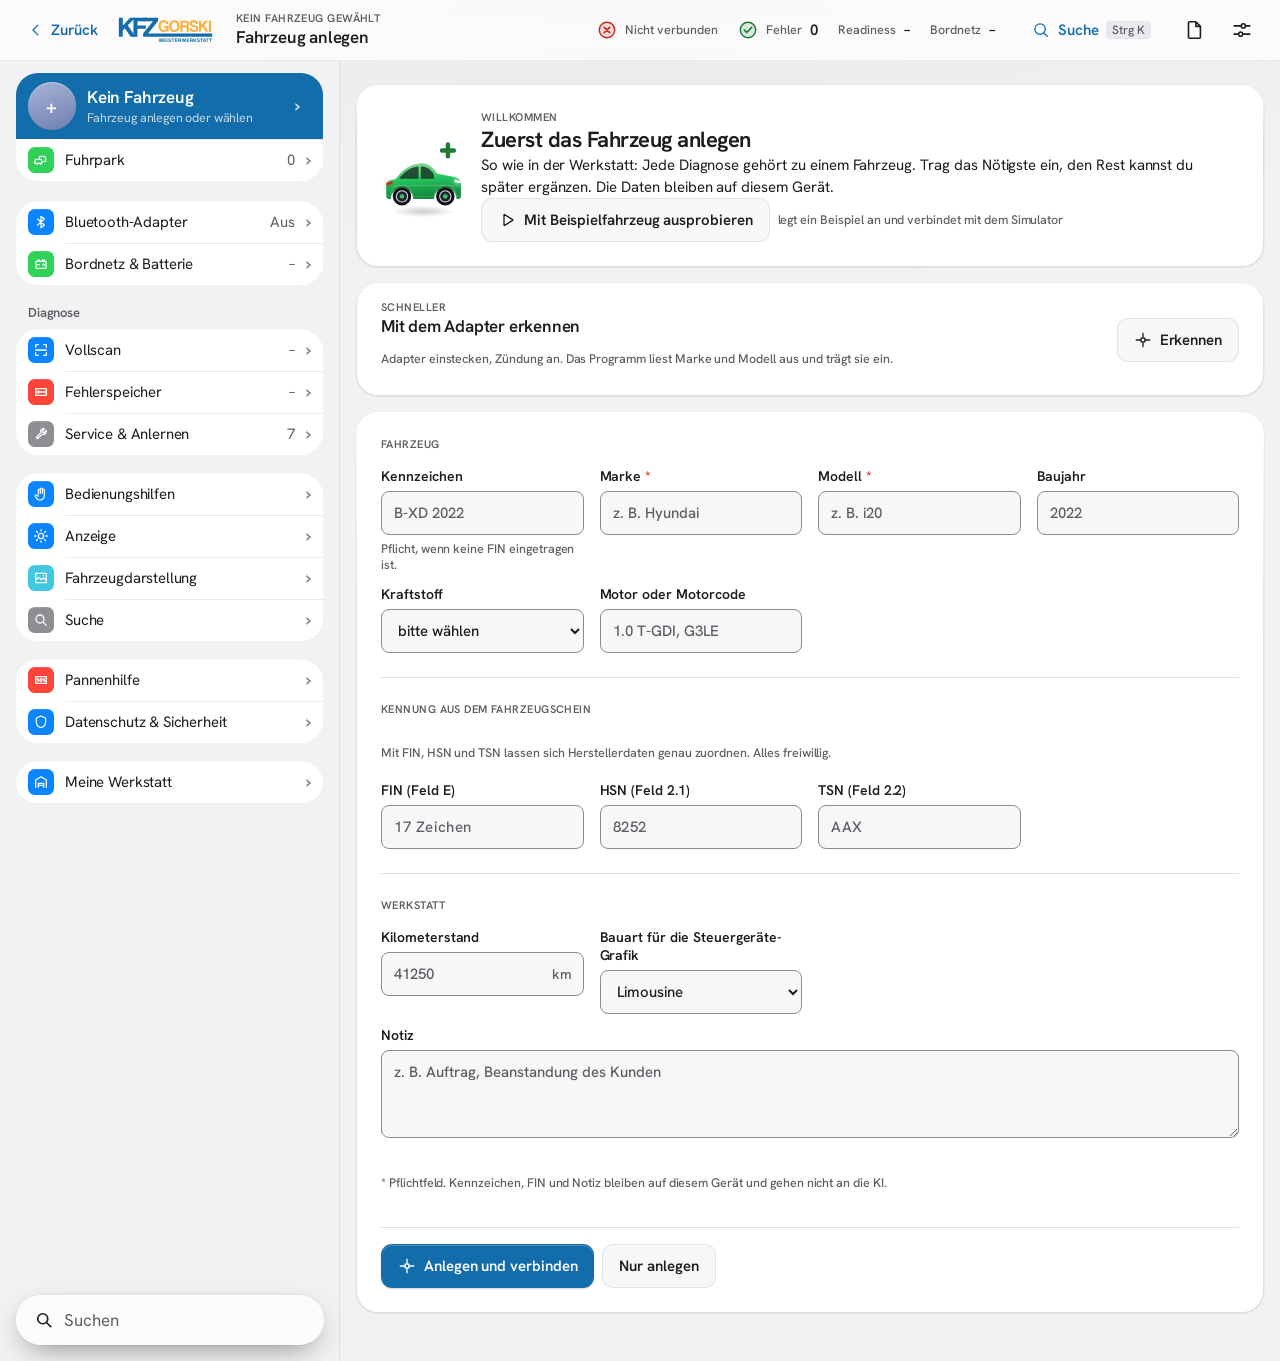
==== kunde/index.html @ aec323c7 "Vorschau Kundenfassung »Mein Auto prüfen« (KFZ Gorski) unter /kunde, noindex Co-Authored-By: Claude " ====
<!DOCTYPE html>
<html lang="de" data-edition="kunde" data-accent="signal" data-theme="dunkel" data-touch="comfort">
<head>
<meta name="candor-quelle" content="vorschau">
<link rel="manifest" href="manifest.webmanifest">
<meta name="theme-color" content="#0a0a0b">
<meta name="apple-mobile-web-app-capable" content="yes">
<meta name="mobile-web-app-capable" content="yes">
<meta name="apple-mobile-web-app-status-bar-style" content="black-translucent">
<meta name="apple-mobile-web-app-title" content="Mein Auto prüfen">
<meta charset="utf-8">
<meta name="robots" content="noindex, nofollow">
<title>Mein Auto prüfen · KFZ Gorski</title>
<link rel="icon" href="marke/mandant-zeichen.svg" type="image/svg+xml">
<link rel="apple-touch-icon" href="marke/candor-app-icon-180.png">
<meta name="viewport" content="width=device-width, initial-scale=1, viewport-fit=cover">
<meta name="claude:viewport-fit-sides" content="cover">
<link rel="stylesheet" href="fonts/fonts.css">
<link rel="stylesheet" href="tokens.css">
<link rel="stylesheet" href="komponenten.css">
<link rel="stylesheet" href="vendor/uPlot.min.css">
<link rel="stylesheet" href="app.css">
<link rel="stylesheet" href="views.css">
<link rel="stylesheet" href="garage.css">
<link rel="stylesheet" href="handbuch.css">
<link rel="stylesheet" href="chat.css">
<link rel="stylesheet" href="motion.css">
<link rel="stylesheet" href="feinschliff.css">
<link rel="stylesheet" href="mandant.css">

<div class="app" id="app">
  <header class="statusbar sb gutter" id="statusbar" aria-label="Kopfzeile">
    <div class="bar-nav">
      <button class="btn qt nav-btn" id="nav-back" type="button" hidden><svg class="ic" viewBox="0 0 24 24" aria-hidden="true"><use href="icons.svg#i-zurueck"/></svg><span class="lbl">Zurück</span></button>
      <button class="btn qt nav-btn brand-btn" id="nav-home" type="button" aria-label="CANdor, zur Startseite"><img class="brand-mark" src="marke/candor-zeichen.svg" alt="" width="30" height="30"><span class="wordmark lbl" aria-hidden="true"><b>CAN</b><span>dor</span></span></button>
    </div>
    <div class="who">
      <p class="eyebrow veh"><span id="v-brand"></span><span id="v-name">Kein Fahrzeug verbunden</span></p>
      <h1 id="page-title">Start</h1>
    </div>
    <button class="seg-s schip t-running task-chip" id="task-chip" type="button" hidden></button>
    <div class="status-chips" id="status-chips" aria-live="polite" aria-atomic="false"></div>
    <div class="status-tools" id="status-tools"></div>
  </header>
  <nav class="tabbar" id="tabbar" aria-label="Bereiche"></nav>

<main class="main" id="main">
    <div class="gutter">
      <div class="subnav" id="subnav" hidden></div>
      <button class="sim-band cs t-info" id="sim-band" type="button" data-info="begriff:simulator" hidden>Simulator · synthetische Werte, kein echtes Auto · antippen für Erklärung</button>
      <div class="conn-band" id="conn-band" role="alert" hidden></div>

      <!-- Start -->
      <section class="view view-start" id="view-start" aria-labelledby="page-title">
        <nav class="start-liste" id="start-liste" aria-label="Alle Bereiche"></nav>
        <div class="vcard-strip" id="vehicle-card" hidden></div>
        <section class="card ablauf" id="start-ablauf" aria-labelledby="ablauf-titel"></section>
        <div class="start-mehr" id="start-mehr">
          <button class="card hb-link" id="start-handbuch" type="button"></button>
          <form class="card km-card" id="start-km" novalidate hidden></form>
          <section class="card start-recent" id="start-recent" aria-label="Zuletzt benutzte Fahrzeuge" hidden></section>
        </div>
      </section>

      <!-- Verbinden -->
      <section class="view view-connect" id="view-connect" aria-labelledby="page-title" hidden>
        <div class="card connect">
          <div class="sec-head">
            <div class="veh-title"><span class="hero-ic" id="connect-ic" aria-hidden="true"></span><div><p class="eyebrow">Fahrzeug erkennen</p><h2>Verbinden in drei Schritten</h2></div></div>
            <span class="sm" id="connect-state" aria-live="polite">bereit</span>
          </div>
          <ol class="csteps" id="connect-steps"></ol>
          <div class="connect-help" id="connect-help" tabindex="-1" hidden></div>
          <div class="connect-actions" id="connect-actions"></div>
        </div>
      </section>

      <!-- Fahrzeugbestand: Liste und Formular -->
      <section class="view view-fahrzeuge" id="view-fahrzeuge" aria-labelledby="page-title" hidden>
        <div class="sec-head"><div><p class="eyebrow">Fahrzeuge auf diesem Gerät</p><h2>Fahrzeuge</h2></div><span class="sm" id="garage-count"></span></div>
        <div class="garage-tools">
          <label class="search-fld"><span class="sr">Fahrzeug suchen</span><input class="inp" id="garage-q" type="search" placeholder="Kennzeichen, Marke, Modell oder FIN" autocomplete="off"></label>
          <div class="seg" id="garage-sort" role="group" aria-label="Sortierung"></div>
          <button class="btn pri" id="garage-new" type="button">Neues Fahrzeug</button>
        </div>
        <div id="garage"></div>
      </section>
      <section class="view view-einstellungen" id="view-einstellungen" aria-labelledby="page-title" hidden>
        <div class="form-page" id="einstellungen"></div>
      </section>
      <section class="view view-handbuch" id="view-handbuch" aria-labelledby="page-title" hidden>
        <div id="handbuch"></div>
      </section>
      <section class="view view-werkstatt" id="view-werkstatt" aria-labelledby="page-title" hidden>
        <div class="form-page" id="werkstatt-form"></div>
      </section>
      <section class="view view-fahrzeug" id="view-fahrzeug" aria-labelledby="page-title" hidden>
        <div id="garage-form"></div>
      </section>

      <!-- Fahrzeug -->
      <section class="view view-car" id="view-car" aria-labelledby="page-title">
        <div class="card topo" id="topo-panel" data-collapsed="false" data-view="fahrzeug">
          <div class="sec-head">
            <div><p class="eyebrow">Topologie</p><h2>Steuergeräte im Fahrzeug</h2></div>
            <div class="topo-tools">
              <div class="seg" id="topo-view-toggle" role="group" aria-label="Ansicht"></div>
              <button class="btn qt topo-toggle" id="topo-toggle" type="button" aria-expanded="true">Grafik</button>
              <button class="ib" type="button" data-info="begriff:topologie" aria-label="Was zeigt die Topologie?"><span class="dot"><svg class="ic i-mark" viewBox="0 0 24 24" aria-hidden="true"><use href="icons.svg#z-info-i"/></svg></span></button>
            </div>
          </div>
          <div class="topo-stage" id="topo-stage">
            <div class="topo-corner">
              <label class="topo-bauart"><span class="sr">Bauart</span><select class="inp" id="topo-bauart"></select></label>
            </div>
            <div class="topo-canvas">
              <svg class="car" id="topo" viewBox="0 0 240 520" role="group" aria-label="Fahrzeug von oben mit Steuergeräten"></svg>
              <div class="topo-pins" id="topo-pins"></div>
            </div>
            <div class="topo-rest" id="topo-rest"></div>
          </div>
          <div class="legend" id="topo-legend" aria-live="polite"></div>
          <div class="scan-row">
            <button class="btn pri scan-btn" id="scan-btn" type="button"><span class="fill" id="scan-bar" aria-hidden="true"></span><span class="lbl" id="scan-label">Vollscan starten</span></button>
            <span class="scan-ticker mono" id="scan-ticker" aria-live="polite">bereit</span>
            <div class="bar-t scan-rm" aria-hidden="true"><i class="bar-f" id="scan-rm-bar"></i></div>
          </div>
        </div>
        <div class="stats" id="stats"></div>
        <section class="ecus">
          <div class="sec-head"><h2>Steuergeräte</h2><span class="sm" id="ecu-count"></span></div>
          <div class="list" id="ecu-list"></div>
        </section>
        <section class="timeline">
          <div class="sec-head"><div><p class="eyebrow">Fahrzeugakte</p><h2>Verlauf dieser Sitzung</h2></div></div>
          <div class="list" id="timeline" role="list"></div>
        </section>
      </section>

      <!-- Fehler -->
      <section class="view view-faults" id="view-faults" aria-labelledby="page-title" hidden>
        <div class="card hero fault-hero" id="fault-hero"></div>
        <div class="fault-main">
          <section class="fault-groups" aria-label="Fehler nach Dringlichkeit">
            <div class="list-head"><h2>Was im Speicher steht</h2><button class="btn qt small" id="obd-clear" type="button">OBD-Fehler löschen …</button></div>
            <div id="fault-list"></div>
          </section>
          <aside class="card ki" id="ki-panel" aria-label="Ursachen finden"></aside>
        </div>
      </section>

      <!-- Live -->
      <section class="view view-live" id="view-live" aria-labelledby="page-title" hidden>
        <div class="card hero live-hero" id="live-hero"></div>
        <div class="gauges" id="gauges"></div>
        <div class="deep-tabs seg" id="live-tabs" role="tablist" aria-label="Tiefer graben"></div>
        <section class="params" data-live="werte" role="tabpanel">
          <div class="list-head"><h2>Alle Messwerte</h2><span class="sm" id="live-state"></span></div>
          <div id="params"></div>
        </section>
        <section class="chartsec" data-live="diagramm" role="tabpanel" hidden>
          <div class="sec-head">
            <div><p class="eyebrow">Verlauf, letzte 10 Minuten</p><h2 id="chart-title">Messkanäle</h2></div>
            <button class="ib" type="button" data-info="begriff:sollband" aria-label="Was zeigt das Diagramm?"><span class="dot"><svg class="ic i-mark" viewBox="0 0 24 24" aria-hidden="true"><use href="icons.svg#z-info-i"/></svg></span></button>
          </div>
          <div class="chan-pick" id="chan-pick"></div>
          <div class="charts" id="charts"></div>
          <div class="scrub-box" id="scrub" hidden></div>
        </section>
        <section class="recsec" data-live="aufnahme" role="tabpanel" hidden>
          <div class="sec-head">
            <div><p class="eyebrow">Sporadische Fehler einfangen</p><h2>Aufnahme</h2></div>
            <button class="ib" type="button" data-info="begriff:aufnahme" aria-label="Wie funktioniert die Aufnahme?"><span class="dot"><svg class="ic i-mark" viewBox="0 0 24 24" aria-hidden="true"><use href="icons.svg#z-info-i"/></svg></span></button>
          </div>
          <div class="card rec-box" id="rec-box"></div>
          <div class="list recs" id="recordings"></div>
        </section>
      </section>

      <!-- Prüfen -->
      <section class="view view-check" id="view-check" aria-labelledby="page-title" hidden>
        <div class="tiles" id="check-tiles"></div>
        <section class="sub" data-sub="pfade" hidden>
          <div class="sec-head">
            <div><p class="eyebrow">Schritt für Schritt bis Pass oder Fail</p><h2>Geführte Prüfpfade</h2></div>
            <button class="ib" type="button" data-info="begriff:pruefpfad" aria-label="Was ist ein Prüfpfad?"><span class="dot"><svg class="ic i-mark" viewBox="0 0 24 24" aria-hidden="true"><use href="icons.svg#z-info-i"/></svg></span></button>
          </div>
          <div id="pfade"></div>
        </section>
        <section class="sub" data-sub="soll" hidden>
          <div class="sec-head">
            <div><p class="eyebrow">Vollanalyse</p><h2>Ist gegen Soll</h2></div>
            <button class="ib" type="button" data-info="begriff:richtwert" aria-label="Richtwert"><span class="dot"><svg class="ic i-mark" viewBox="0 0 24 24" aria-hidden="true"><use href="icons.svg#z-info-i"/></svg></span></button>
          </div>
          <p class="sm" id="soll-state"></p>
          <div class="list" id="soll"></div>
        </section>
        <section class="sub" data-sub="bereitschaft" hidden>
          <div class="sec-head">
            <div><p class="eyebrow">AU-Vorbereitung</p><h2>Bereitschaftstests</h2></div>
            <button class="ib" type="button" data-info="begriff:readiness" aria-label="Readiness"><span class="dot"><svg class="ic i-mark" viewBox="0 0 24 24" aria-hidden="true"><use href="icons.svg#z-info-i"/></svg></span></button>
          </div>
          <div class="list" id="readiness"></div>
        </section>
        <section class="sub" data-sub="freeze" hidden>
          <div class="sec-head">
            <div><p class="eyebrow">Momentaufnahme beim Fehler</p><h2 id="freeze-title">Freeze-Frame</h2></div>
            <button class="ib" type="button" data-info="begriff:freeze" aria-label="Freeze-Frame"><span class="dot"><svg class="ic i-mark" viewBox="0 0 24 24" aria-hidden="true"><use href="icons.svg#z-info-i"/></svg></span></button>
          </div>
          <div class="list" id="freeze"></div>
        </section>
        <section class="sub" data-sub="did" hidden>
          <div class="sec-head">
            <div><p class="eyebrow">Eigene Werte entdecken</p><h2>DID lesen</h2></div>
            <button class="ib" type="button" data-info="begriff:did" aria-label="DID"><span class="dot"><svg class="ic i-mark" viewBox="0 0 24 24" aria-hidden="true"><use href="icons.svg#z-info-i"/></svg></span></button>
          </div>
          <form class="form" id="did-form">
            <label class="fld" for="did-addr"><span class="lab">Adresse</span><input class="inp hex" id="did-addr" value="7E0" maxlength="3" autocomplete="off"></label>
            <label class="fld" for="did-id"><span class="lab">DID</span><input class="inp hex" id="did-id" value="F190" maxlength="4" autocomplete="off"></label>
            <button class="btn sec" type="submit">Lesen</button>
          </form>
          <div class="card did-result" id="did-result" hidden></div>
        </section>
        <section class="sub" data-sub="rmi" hidden>
          <div class="sec-head">
            <div><p class="eyebrow">Herstellerdokumente</p><h2>RMI-Suche</h2></div>
            <button class="ib" type="button" data-info="begriff:rmi" aria-label="RMI"><span class="dot"><svg class="ic i-mark" viewBox="0 0 24 24" aria-hidden="true"><use href="icons.svg#z-info-i"/></svg></span></button>
          </div>
          <form class="form" id="rmi-form">
            <label class="fld" for="rmi-q"><span class="lab">Suchbegriff</span><input class="inp" id="rmi-q" value="P0301" autocomplete="off"></label>
            <span></span>
            <button class="btn sec" type="submit">Suchen</button>
          </form>
          <div class="list" id="rmi-result"></div>
        </section>
      </section>

      <!-- Bordnetz & Batterie (bordnetz.js) -->
      <section class="view view-bordnetz" id="view-bordnetz" aria-labelledby="page-title" hidden>
        <div class="li-seite" id="bordnetz"></div>
      </section>

      <!-- Service und Anlernen (service.js) -->
      <section class="view view-service" id="view-service" aria-labelledby="page-title" hidden>
        <div class="sv-layout">
          <div class="sv-katalog">
            <label class="sv-such"><span class="sr">Was hast du gemacht?</span>
              <svg class="ic" viewBox="0 0 24 24" aria-hidden="true"><use href="icons.svg#i-suche"/></svg>
              <input class="inp" id="sv-suche" type="search" placeholder="Was hast du gemacht? Etwa: neue Batterie, Beläge hinten" autocomplete="off"></label>
            <div id="sv-liste"></div>
          </div>
          <aside class="sv-assistent card" id="sv-assistent" aria-label="Assistent für die gewählte Funktion"></aside>
        </div>
        <section class="card sv-buch" id="sv-buch" aria-label="Betriebsbuch"></section>
      </section>

      <!-- KI-Chat (chat.js) -->
      <section class="view view-agent" id="view-agent" aria-labelledby="page-title" hidden>
        <div class="cx-ambient" aria-hidden="true"></div>
        <aside class="cx-side" id="cx-side" aria-label="Chat-Verlauf"></aside>
        <div class="cx-schleier" id="cx-schleier" hidden></div>
        <div class="cx-main">
        <div class="cx-top">
          <button class="icb cx-verlauf-btn" id="cx-verlauf" type="button" aria-label="Chat-Verlauf öffnen" aria-controls="cx-side" aria-expanded="false"><svg viewBox="0 0 24 24" aria-hidden="true"><path d="M4 6h16M4 12h16M4 18h10"/></svg></button>
          <h2 class="cx-titel" id="cx-titel">Neuer Chat</h2>
          <button class="icb cx-neu-btn" id="cx-clear" type="button" aria-label="Neuer Chat" title="Neuer Chat"><svg viewBox="0 0 24 24" aria-hidden="true"><path d="M12 4H6a2 2 0 0 0-2 2v12a2 2 0 0 0 2 2h12a2 2 0 0 0 2-2v-6M17.5 3.5a2.1 2.1 0 0 1 3 3L12 15l-4 1 1-4z"/></svg></button>
        </div>
        <div class="cx-log" id="cx-log" aria-live="polite"></div>
        <form class="cx-composer glass" id="cx-composer" novalidate>
          <div class="cx-chips" id="cx-chips" hidden></div>
          <label class="sr" for="cx-input">Nachricht an die KI</label>
          <textarea class="cx-input" id="cx-input" rows="1" placeholder="Frag etwas zum Auto …" autocomplete="off"></textarea>
          <div class="cx-bar">
            <button class="cx-ib" id="cx-plus" type="button" aria-label="Anhängen und mehr" aria-haspopup="menu"><svg viewBox="0 0 24 24" aria-hidden="true"><path d="M12 5v14M5 12h14"/></svg></button>
            <span class="cx-grow"></span>
            <button class="cx-ib" id="cx-mic" type="button" aria-label="Diktieren" aria-pressed="false"><svg viewBox="0 0 24 24" aria-hidden="true"><rect x="9" y="3" width="6" height="11" rx="3"/><path d="M5 11a7 7 0 0 0 14 0M12 18v3M8 21h8"/></svg></button>
            <button class="cx-send" id="cx-send" type="submit" aria-label="Senden" disabled><svg viewBox="0 0 24 24" aria-hidden="true"><path d="M12 19V5M6 11l6-6 6 6"/></svg></button>
            <button class="cx-send stop" id="cx-stop" type="button" aria-label="Antwort stoppen" hidden><svg viewBox="0 0 24 24" aria-hidden="true"><rect x="7" y="7" width="10" height="10" rx="2"/></svg></button>
          </div>
          <input type="file" id="cx-file" accept=".pdf,.txt,.csv,.log,.json,.md,.xml,application/pdf,text/plain" multiple hidden>
          <input type="file" id="cx-image" accept="image/png,image/jpeg,image/webp,image/gif" multiple hidden>
          <input type="file" id="cx-camera" accept="image/*" capture="environment" hidden>
        </form>
        <div class="cx-vorschlaege" id="cx-vorschlaege" hidden></div>
        <p class="cx-hinweis">Die KI kann sich irren und führt nichts selbst aus.</p>
        </div>
      </section>

      <!-- Bericht -->
      <section class="view view-report" id="view-report" aria-labelledby="page-title" hidden>
        <div class="sec-head no-print">
          <div><p class="eyebrow">Vorher und nachher, lokal, ohne Hersteller-Cloud</p><h2>Diagnosebericht</h2></div>
          <button class="ib" type="button" data-info="begriff:bericht" aria-label="Was steht im Bericht?"><span class="dot"><svg class="ic i-mark" viewBox="0 0 24 24" aria-hidden="true"><use href="icons.svg#z-info-i"/></svg></span></button>
        </div>
        <div class="report-tools no-print" id="report-tools"></div>
        <article class="card paper" id="report"></article>
      </section>

      <!-- Verlauf -->
      <section class="view view-history" id="view-history" aria-labelledby="page-title" hidden>
        <div class="sec-head"><div><p class="eyebrow">Frühere Diagnosen auf diesem Gerät</p><h2>Diagnoseverlauf</h2></div><span class="sm" id="history-count"></span></div>
        <div id="history"></div>
      </section>

      <!-- Detailseite: Infos und Erklärungen als eigene Seite -->
      <section class="view view-detail" id="view-detail" aria-labelledby="page-title" hidden>
        <article class="card detail" id="pane-body" tabindex="-1"></article>
      </section>
    </div>
  </main>

  <dialog class="approval" id="approval" aria-label="Freigabe"><div class="dlg" id="approval-body"></div></dialog>
  <dialog class="vorgang" id="vorgang" aria-label="Vorgang"><div class="dlg" id="vorgang-body"></div></dialog>
  <dialog class="palette" id="palette" aria-label="Suche"><div class="pal" id="palette-body"></div></dialog>
  <div class="toast" id="toast" role="status" aria-live="polite" hidden></div>
</div>

<script src="vendor/uPlot.iife.min.js"></script>
<script type="module" src="app.js"></script>
<script>
if ("serviceWorker" in navigator) addEventListener("load", () => navigator.serviceWorker.register("sw.js").catch(() => {}));
</script>
</body>
</html>
---- kunde/fonts/fonts.css ----
/* Lokale Schriften (SIL Open Font License 1.1, Lizenzen OFL-*.txt). Kein externer Abruf, CSP default-src self bleibt erfüllt. */
@font-face{font-family:'Barlow';src:url('Barlow-Regular.woff2') format('woff2');font-weight:400;font-style:normal;font-display:swap}
@font-face{font-family:'Barlow';src:url('Barlow-Medium.woff2') format('woff2');font-weight:500;font-style:normal;font-display:swap}
@font-face{font-family:'Barlow';src:url('Barlow-SemiBold.woff2') format('woff2');font-weight:600;font-style:normal;font-display:swap}
@font-face{font-family:'Barlow';src:url('Barlow-Bold.woff2') format('woff2');font-weight:700;font-style:normal;font-display:swap}
@font-face{font-family:'Barlow Semi Condensed';src:url('BarlowSemiCondensed-Medium.woff2') format('woff2');font-weight:500;font-style:normal;font-display:swap}
@font-face{font-family:'Barlow Semi Condensed';src:url('BarlowSemiCondensed-SemiBold.woff2') format('woff2');font-weight:600;font-style:normal;font-display:swap}
@font-face{font-family:'Barlow Semi Condensed';src:url('BarlowSemiCondensed-Bold.woff2') format('woff2');font-weight:700;font-style:normal;font-display:swap}
@font-face{font-family:'IBM Plex Mono';src:url('IBMPlexMono-Regular.woff2') format('woff2');font-weight:400;font-style:normal;font-display:swap}
@font-face{font-family:'IBM Plex Mono';src:url('IBMPlexMono-Medium.woff2') format('woff2');font-weight:500;font-style:normal;font-display:swap}
@font-face{font-family:'IBM Plex Mono';src:url('IBMPlexMono-SemiBold.woff2') format('woff2');font-weight:600;font-style:normal;font-display:swap}
/* Inter (OFL, Lizenz OFL-inter.txt), variabel mit optischer Größe; nur geladen, wo keine Systemschrift von Apple da ist. */
@font-face{font-family:'Inter Variable';src:url('InterVariable-latin.woff2') format('woff2-variations');font-weight:100 900;font-style:normal;font-display:swap;unicode-range:U+0000-00FF,U+0131,U+0152-0153,U+02BB-02BC,U+02C6,U+02DA,U+02DC,U+0304,U+0308,U+0329,U+2000-206F,U+20AC,U+2122,U+2191,U+2193,U+2212,U+2215,U+FEFF,U+FFFD}
@font-face{font-family:'Inter Variable';src:url('InterVariable-latin-ext.woff2') format('woff2-variations');font-weight:100 900;font-style:normal;font-display:swap;unicode-range:U+0100-02BA,U+02BD-02C5,U+02C7-02CC,U+02CE-02D7,U+02DD-02FF,U+0304,U+0308,U+0329,U+1D00-1DBF,U+1E00-1E9F,U+1EF2-1EFF,U+2020,U+20A0-20AB,U+20AD-20C0,U+2113,U+2C60-2C7F,U+A720-A7FF}
---- kunde/tokens.css ----
/* KFZ-Diagnose Designsystem 1.0, tokens.css
   Erzeugt aus tokens.json. Schalter: data-theme (hell|dunkel), data-contrast (hoch), data-touch (compact|comfort|glove),
   data-icons (eigen|akzent). Die Akzentfarbe wählt man selbst (shell.js setzt --accent und --on-accent lesbar gemacht).
   data-accent ist immer "signal" und trägt nur noch die Flächen; die festen Farbwelten sind seit 28.10.2026 entfallen.
   Kein Wert ausserhalb dieser Datei. */
:root{
  /* Schrift (OFL, lokal gehostet) */
  /* Feinschliff 29.10.2026: auf Apple-Geräten die Systemschrift (SF Pro), sonst Inter mit optischer Größe.
     Messwerte in derselben Schrift mit Tabellenziffern wie bei Apple; Codes (Hex, DTC, FIN) in Monospace. */
  --font-display:-apple-system,BlinkMacSystemFont,'SF Pro Display','Inter Variable','Segoe UI Variable Display',system-ui,sans-serif;
  --font-text:-apple-system,BlinkMacSystemFont,'SF Pro Text','Inter Variable','Segoe UI Variable Text',system-ui,sans-serif;
  --font-num:var(--font-text);
  --font-code:ui-monospace,'SF Mono','IBM Plex Mono',Menlo,monospace;
  --tracking-tight:-.022em;--tracking-title:-.012em;
  --t-1:11px;--t-1-lh:14px;   /* nur Chips, Eyebrows, Großschrift 600 */
  --t-2:12.5px;--t-2-lh:16px; /* Hilfstext, Tabellenkopf */
  --t-3:14px;--t-3-lh:20px;   /* Bedienelemente, Zeilen */
  --t-4:15px;--t-4-lh:22px;   /* Fließtext */
  --t-5:17px;--t-5-lh:24px;   /* Block- und Kartentitel */
  --t-6:22px;--t-6-lh:28px;   /* Bereichstitel */
  --t-7:34px;--t-7-lh:40px;   /* Zustand aus zwei Metern */
  --tracking-caps:.04em;
  /* Abstand, 4er-Raster */
  --sp-1:4px;--sp-2:8px;--sp-3:12px;--sp-4:16px;--sp-5:24px;--sp-6:32px;--sp-7:48px;
  /* Radius */
  --r-1:8px;--r-2:14px;--r-3:22px;--r-pill:999px;
  /* Bewegung */
  --dur-fast:120ms;--dur:180ms;--dur-slow:280ms;--dur-sheet:220ms;--dur-hold:2000ms;
  --ease-out:cubic-bezier(.16,1,.3,1);--ease-in-out:cubic-bezier(.65,0,.35,1);--ease-spring:cubic-bezier(.34,1.36,.64,1);--ease-linear:linear;
  --stagger:30ms;
  /* Dichte comfort (Standard) */
  --ctl:44px;--tgt:44px;--gap-tgt:8px;--row:52px;--fs-ctl:15px;--info-size:28px;--chip:36px;
  /* Kennzeichen-Schild (EU-Format) */
  --plate-bg:#FFFFFF;--plate-ink:#111111;--plate-eu:#003399;--plate-eu-ink:#FFCC00;--plate-edge:#1A1A1A;
}
[data-touch="compact"]{--ctl:32px;--tgt:44px;--gap-tgt:8px;--row:36px;--fs-ctl:14px;--info-size:24px;--chip:28px}
[data-touch="comfort"]{--ctl:44px;--tgt:44px;--gap-tgt:8px;--row:52px;--fs-ctl:15px;--info-size:28px;--chip:36px}
[data-touch="glove"]{--ctl:60px;--tgt:60px;--gap-tgt:10px;--row:68px;--fs-ctl:17px;--info-size:36px;--chip:48px}
@media (prefers-reduced-motion:reduce){:root{--dur-fast:1ms;--dur:1ms;--dur-slow:1ms;--dur-sheet:1ms;--stagger:0ms}}
/* Glas: nur für schwebende Ebenen (Kopfleiste, Tableiste, Menüs, 3D-Bedienung). Ohne Transparenzwunsch volle Fläche. */
:root{--glass-blur:blur(24px) saturate(1.7);--glass-bg:color-mix(in oklab,var(--surface-1) 74%,transparent);--glass-bg-strong:color-mix(in oklab,var(--surface-1) 88%,transparent)}
@media (prefers-reduced-transparency:reduce){:root{--glass:none;--glass-blur:none;--glass-bg:var(--surface-1);--glass-bg-strong:var(--surface-1)}}

[data-accent="signal"][data-theme="hell"]{--surface-0:#F2F2F5;--surface-1:#FFFFFF;--surface-2:#F7F7F9;--surface-3:#E8E8ED;--line:#DEDEE3;--line-strong:#8A8A8F;--text:#1D1D1F;--text-muted:#5E5E63;--accent:#0071E3;--on-accent:#FFFFFF;--ok:#1E7A34;--ok-bg:#E4F2E7;--ok-line:#1E7A34;--warn:#8A4F00;--warn-bg:#F7EDDD;--warn-line:#8A4F00;--crit:#C9271C;--crit-bg:#FBE5E3;--crit-line:#C9271C;--info:#0071E3;--info-bg:#E5F0FC;--info-line:#0071E3;--neutral:#5E5E63;--neutral-bg:#EDEDF0;--neutral-line:#5E5E63;--running:#0071E3;--running-bg:#E5F0FC;--running-line:#0071E3;--sh1:0 1px 2px rgba(0,0,0,.05),0 0 0 .5px rgba(0,0,0,.05);--sh2:0 22px 48px rgba(0,0,0,.10),0 2px 8px rgba(0,0,0,.05);--edge:inset 0 1px 0 rgba(255,255,255,.95);--kante:rgba(255,255,255,1);--kante-2:rgba(0,0,0,.05);--glass-line:rgba(0,0,0,.07);--hairline:rgba(0,0,0,.08);--on-crit:#FFFFFF;color-scheme:light}
[data-accent="signal"][data-theme="hell"][data-contrast="hoch"]{--surface-0:#FFFFFF;--surface-1:#FFFFFF;--surface-2:#FFFFFF;--surface-3:#EEEEF1;--line:#6E6E73;--line-strong:#6E6E73;--text:#000000;--text-muted:#3A3A3C;--accent:#0058B0;--on-accent:#FFFFFF;--ok:#0B5C24;--ok-bg:#FFFFFF;--ok-line:#0B5C24;--warn:#6B3D00;--warn-bg:#FFFFFF;--warn-line:#6B3D00;--crit:#A1140C;--crit-bg:#FFFFFF;--crit-line:#A1140C;--info:#0058B0;--info-bg:#FFFFFF;--info-line:#0058B0;--neutral:#3A3A3C;--neutral-bg:#FFFFFF;--neutral-line:#3A3A3C;--running:#0058B0;--running-bg:#FFFFFF;--running-line:#0058B0;--sh1:none;--sh2:0 0 0 2px #6E6E73;--edge:0 0 0 0 transparent;--kante:transparent;--kante-2:transparent;--glass-line:#6E6E73;--hairline:#6E6E73;--glass:none;--glass-blur:none;--glass-bg:#FFFFFF;--glass-bg-strong:#FFFFFF;--on-crit:#FFFFFF;color-scheme:light}
:root,[data-accent="signal"][data-theme="dunkel"]{--surface-0:#0A0A0B;--surface-1:#161618;--surface-2:#1D1D20;--surface-3:#29292D;--line:#2C2C30;--line-strong:#6C6C72;--text:#F5F5F7;--text-muted:#A1A1A6;--accent:#0A84FF;--on-accent:#FFFFFF;--ok:#30D158;--ok-bg:#132A1A;--ok-line:#30D158;--warn:#FFB340;--warn-bg:#2E2414;--warn-line:#FFB340;--crit:#FF5147;--crit-bg:#331A19;--crit-line:#FF5147;--info:#64D2FF;--info-bg:#132631;--info-line:#64D2FF;--neutral:#98989F;--neutral-bg:#222225;--neutral-line:#98989F;--running:#0A84FF;--running-bg:#122236;--running-line:#0A84FF;--sh1:0 1px 2px rgba(0,0,0,.5);--sh2:0 24px 56px rgba(0,0,0,.6),0 2px 8px rgba(0,0,0,.45);--edge:inset 0 1px 0 rgba(255,255,255,.075),inset 0 0 0 1px rgba(255,255,255,.03);--kante:rgba(255,255,255,.16);--kante-2:rgba(255,255,255,.03);--glass-line:rgba(255,255,255,.08);--hairline:rgba(255,255,255,.09);--on-crit:#000000;color-scheme:dark}
[data-accent="signal"][data-theme="dunkel"][data-contrast="hoch"]{--surface-0:#000000;--surface-1:#0E0E10;--surface-2:#161618;--surface-3:#1F1F22;--line:#8E8E93;--line-strong:#8E8E93;--text:#FFFFFF;--text-muted:#C7C7CC;--accent:#409CFF;--on-accent:#000000;--ok:#30DB5B;--ok-bg:#000000;--ok-line:#30DB5B;--warn:#FFD60A;--warn-bg:#000000;--warn-line:#FFD60A;--crit:#FF6961;--crit-bg:#000000;--crit-line:#FF6961;--info:#70D7FF;--info-bg:#000000;--info-line:#70D7FF;--neutral:#C7C7CC;--neutral-bg:#000000;--neutral-line:#C7C7CC;--running:#409CFF;--running-bg:#000000;--running-line:#409CFF;--sh1:none;--sh2:0 0 0 2px #8E8E93;--edge:0 0 0 0 transparent;--kante:transparent;--kante-2:transparent;--glass-line:#8E8E93;--hairline:#8E8E93;--glass:none;--glass-blur:none;--glass-bg:#0E0E10;--glass-bg-strong:#0E0E10;--on-crit:#000000;color-scheme:dark}

/* Eine Akzentfarbe durch das ganze Werkzeug (Auftrag 28.10.2026): Info und "läuft" folgen der Akzentfarbe der
   gewählten Farbwelt, dazu Abstufungen für Diagramme, 3D-Icons und Leuchten. Die Ampel ok, warn, crit bleibt eigen.
   :root:root hebt die Spezifität über die Farbwelt-Regeln samt Kontrast. */
:root:root[data-accent]{
  --info:var(--accent);--info-line:var(--accent);--info-bg:color-mix(in oklab,var(--accent) 14%,var(--surface-1));
  --running:var(--accent);--running-line:var(--accent);--running-bg:color-mix(in oklab,var(--accent) 14%,var(--surface-1));
  --accent-2:color-mix(in oklab,var(--accent) 55%,var(--text));
  --accent-3:color-mix(in oklab,var(--accent) 45%,var(--surface-0));
  --accent-soft:color-mix(in oklab,var(--accent) 12%,transparent);
  --accent-glow:color-mix(in oklab,var(--accent) 38%,transparent);
}
/* KI-Farben: Violett, Magenta, Türkis. Gehören dem Roboter und allem, was die KI sagt; bewusst unabhängig von der Akzentfarbe. */
:root{
  --ki-a:#8B5CF6; --ki-b:#EC4899; --ki-c:#22D3EE; --ki-eye:#7DF9FF; --ki-tip:#FF6AD5;
  --ki-grad:linear-gradient(135deg,var(--ki-a),var(--ki-b));
  --ki-grad-3:linear-gradient(120deg,var(--ki-a),var(--ki-b) 55%,var(--ki-c));
}
/* 3D-Icons: jede Funktion hat ihre eigene Farbe (--i3-own), auf Wunsch alle in der Akzentfarbe (data-icons="akzent").
   Ein Ton wie .t-crit setzt --i3-base und schlägt beides. Abstufungen werden am Icon gemischt. */
.i3{
  --i3-c:var(--i3-base,var(--i3-own,var(--accent)));
  --i3-hi:color-mix(in oklab,var(--i3-c) 62%,#ffffff);
  --i3-mid:var(--i3-c);
  --i3-lo:color-mix(in oklab,var(--i3-c) 78%,#000000);
  --i3-deep:color-mix(in oklab,var(--i3-c) 55%,#000000);
  --i3-ink:color-mix(in oklab,var(--i3-c) 22%,#0b0f13);
}
.i3[data-icon="mil"]{--i3-own:#F59E0B}
.i3[data-icon="chip"]{--i3-own:#3B82F6}
.i3[data-icon="scope"]{--i3-own:#10B981}
.i3[data-icon="clipboard"]{--i3-own:#6366F1}
.i3[data-icon="bubble"]{--i3-own:#A855F7}
.i3[data-icon="report"]{--i3-own:#0EA5E9}
.i3[data-icon="clock"]{--i3-own:#64748B}
.i3[data-icon="palette"]{--i3-own:#EC4899}
.i3[data-icon="route"]{--i3-own:#F97316}
.i3[data-icon="gauge"]{--i3-own:#06B6D4}
.i3[data-icon="exhaust"]{--i3-own:#84CC16}
.i3[data-icon="freeze"]{--i3-own:#38BDF8}
.i3[data-icon="gear"]{--i3-own:#8B97A8}
.i3[data-icon="tag"]{--i3-own:#D946EF}
.i3[data-icon="book"]{--i3-own:#C2410C}
.i3[data-icon="plug"]{--i3-own:#EAB308}
.i3[data-icon="car"]{--i3-own:#2563EB}
.i3[data-icon="garage"]{--i3-own:#14B8A6}
.i3[data-icon="carplus"]{--i3-own:#22C55E}
.i3[data-icon="bluetooth"]{--i3-own:#1D4ED8}
.i3[data-icon="download"]{--i3-own:#0891B2}
.i3[data-icon="lock"]{--i3-own:#B45309}
.i3[data-icon="shield"]{--i3-own:#0F766E}
.i3[data-icon="code"]{--i3-own:#7C3AED}
.i3[data-icon="robot"]{--i3-own:#8B5CF6}
:root[data-icons="akzent"] .i3{--i3-own:var(--accent)}
.t-crit .i3,.i3.t-crit{--i3-base:var(--crit)}
.t-warn .i3,.i3.t-warn{--i3-base:var(--warn)}
.t-ok .i3,.i3.t-ok{--i3-base:var(--ok)}
---- kunde/komponenten.css ----
/* KFZ-Diagnose Designsystem 1.0, komponenten.css
   Setzt tokens.css voraus. Nutzt ausschließlich Tokens, keine freien Farbwerte
   (Ausnahme: Scrim mit Schwarz-Deckung).
   Schalter am <html>: data-accent, data-theme, data-contrast, data-touch.
   Zustände zum Vorführen (Board-Mock-ups) über Klassen is-hover, is-focus, is-press, is-open, is-busy;
   im Produkt kommen sie aus :hover, :focus-visible, :active, aria-expanded, aria-busy. */

/* Grundlage: Seite und Thema */
body{margin:0;background:var(--surface-0);color:var(--text);font-family:var(--font-text);-webkit-font-smoothing:antialiased}
a{color:inherit}

/* Typografie: Eyebrow, Titel, Text, Zahlen */
.eyebrow{font:600 var(--t-2)/var(--t-2-lh) var(--font-display);letter-spacing:.08em;text-transform:uppercase;color:var(--text-muted);margin:0}
.h1{font:600 var(--t-7)/var(--t-7-lh) var(--font-display);margin:0;letter-spacing:-.005em}
.h2{font:600 var(--t-6)/var(--t-6-lh) var(--font-display);margin:0}
.h3{font:600 var(--t-5)/var(--t-5-lh) var(--font-display);margin:0}
.p{font:400 var(--t-4)/var(--t-4-lh) var(--font-text);margin:0}
.ui{font:500 var(--t-3)/var(--t-3-lh) var(--font-text)}
.sm{font:500 var(--t-2)/var(--t-2-lh) var(--font-text);color:var(--text-muted)}
.mono{font-family:var(--font-code);font-variant-numeric:tabular-nums}
.num{font-family:var(--font-num);font-variant-numeric:tabular-nums;font-weight:500}
.unit{color:var(--text-muted);font-size:.6em;margin-left:.2em}
.state-lbl{font:600 var(--t-1)/var(--t-1-lh) var(--font-display);letter-spacing:var(--tracking-caps);text-transform:uppercase;color:var(--text-muted)}
.ph{color:var(--text-muted);font-style:normal;background:var(--surface-3);border-radius:4px;padding:0 4px}

/* Flächen: Karte, eingelassene Fläche, Trennlinie */
.card{background:var(--surface-1);border:1px solid var(--line);border-radius:var(--r-2);box-shadow:var(--sh1),var(--edge)}
.well{background:var(--surface-2);border-radius:var(--r-2)}
.hr{height:1px;background:var(--line);border:0;margin:0}

/* Icon aus icons.svg */
.ic{fill:none;stroke:currentColor;stroke-width:1.75;stroke-linecap:round;stroke-linejoin:round;flex:none}

/* Zustandszeichen: Form, Zeichen, Varianten (siehe icons.svg z-*) */
.g-shape{fill:currentColor;fill-opacity:.15;stroke:currentColor;stroke-width:1.75;stroke-linejoin:round}
[data-contrast="hoch"] .g-shape{fill-opacity:0}
.g-mark{fill:none;stroke:currentColor;stroke-width:2;stroke-linecap:round;stroke-linejoin:round}
.g-dash{fill:none;stroke:currentColor;stroke-width:2;stroke-dasharray:.1 4.25;stroke-linecap:round}
.g-solid{fill:currentColor;stroke:none}
.g-faint{fill:none;stroke:currentColor;stroke-width:1.5;opacity:.45}
.g-none{display:none}
.g-num{font:700 11px/1 var(--font-num);fill:currentColor;text-anchor:middle}
.gl{display:inline-flex;flex:none}

/* Statuschip: eckig, Fläche, Großschrift, nicht klickbar */
.cs{display:inline-flex;align-items:center;gap:6px;height:24px;padding:0 8px;border-radius:var(--r-1);font:600 var(--t-1)/var(--t-1-lh) var(--font-display);letter-spacing:var(--tracking-caps);text-transform:uppercase;white-space:nowrap;box-sizing:border-box}
[data-contrast="hoch"] .cs{box-shadow:inset 0 0 0 1px currentColor}

/* Sprungchip: Pille mit Rahmen und Pfeil, öffnet ein Infoblatt */
.cj{position:relative;display:inline-flex;align-items:center;gap:6px;height:var(--chip);padding:0 10px 0 12px;border-radius:var(--r-pill);border:1px solid var(--line-strong);background:var(--surface-1);color:var(--text);font:500 var(--t-3)/20px var(--font-text);cursor:pointer;white-space:nowrap;box-sizing:border-box;transition:background-color var(--dur-fast) var(--ease-out),transform var(--dur-fast) var(--ease-out)}
.cj::after{content:'';position:absolute;left:-4px;right:-4px;top:calc((var(--chip) - var(--tgt))/2);bottom:calc((var(--chip) - var(--tgt))/2)}
.cj .go{color:var(--accent)}
.cj:hover,.cj.is-hover{background:var(--surface-3)}
.cj:active,.cj.is-press{transform:translateY(1px)}
.cj:disabled{border-style:dashed;color:var(--text-muted);cursor:not-allowed;background:transparent}
.cj:disabled .go{color:var(--text-muted)}

/* Aktionschip: Pille in Akzent mit Verb-Icon, löst etwas aus (nie Schreiben ins Auto) */
.ca{position:relative;display:inline-flex;align-items:center;gap:6px;height:var(--chip);padding:0 14px 0 10px;border-radius:var(--r-pill);border:0;background:var(--accent);color:var(--on-accent);font:600 var(--t-3)/20px var(--font-text);cursor:pointer;white-space:nowrap;transition:filter var(--dur-fast) var(--ease-out),transform var(--dur-fast) var(--ease-out)}
.ca:hover,.ca.is-hover{filter:brightness(1.12)}
.ca:active,.ca.is-press{transform:translateY(1px)}
.ca:disabled{background:var(--surface-3);color:var(--text-muted);cursor:not-allowed}
.ca.is-busy,.ca[aria-busy="true"]{background:var(--running-bg);color:var(--running);box-shadow:inset 0 0 0 1px var(--running)}

/* InfoButton: genau ein Info-Zeichen, Größe je Dichte, immer klickbar */
.ib{position:relative;display:inline-grid;place-items:center;width:var(--tgt);height:var(--tgt);margin:0;padding:0;border:0;background:transparent;color:var(--text-muted);cursor:pointer;border-radius:var(--r-pill);flex:none}
.ib .dot{width:var(--info-size);height:var(--info-size);border-radius:var(--r-pill);border:1.5px solid currentColor;display:grid;place-items:center;box-sizing:border-box;transition:background-color var(--dur-fast) var(--ease-out),transform var(--dur-fast) var(--ease-out)}
.ib .dot svg{width:70%;height:70%}
.ib:hover,.ib.is-hover{color:var(--text)}
.ib:hover .dot,.ib.is-hover .dot{background:var(--surface-3)}
.ib:focus-visible{outline:none}
.ib:focus-visible .dot,.ib.is-focus .dot{box-shadow:0 0 0 2px var(--surface-1),0 0 0 4px var(--accent)}
.ib:active .dot,.ib.is-press .dot{transform:scale(.92)}
.ib.is-open,.ib[aria-expanded="true"]{color:var(--accent)}
.ib.is-open .dot,.ib[aria-expanded="true"] .dot{background:var(--accent);border-color:var(--accent);color:var(--on-accent)}
.i-mark{fill:none;stroke:currentColor;stroke-width:2.5;stroke-linecap:round}

/* Erklärlink: Text in Akzent, gepunktet unterstrichen, eigene Form neben InfoButton */
.xl{display:inline-flex;align-items:center;gap:6px;padding:0;border:0;background:none;color:var(--accent);font:500 var(--t-3)/20px var(--font-text);cursor:pointer;min-height:var(--tgt)}
.xl span{text-decoration:underline dotted;text-underline-offset:4px;text-decoration-thickness:1.5px}

/* Knopf: Primär, Sekundär, Ruhig, Gefahr; Fortschritt im Knopf statt Spinner */
.btn{position:relative;display:inline-flex;align-items:center;justify-content:center;gap:8px;height:var(--ctl);padding:0 16px;border-radius:var(--r-1);border:1px solid transparent;font:600 var(--fs-ctl)/20px var(--font-text);cursor:pointer;white-space:nowrap;box-sizing:border-box;overflow:hidden;text-decoration:none;transition:background-color var(--dur-fast) var(--ease-out),transform var(--dur-fast) var(--ease-out),box-shadow var(--dur-fast) var(--ease-out)}
[data-touch="glove"] .btn{border-radius:var(--r-2);padding:0 22px}
.btn::after{content:'';position:absolute;left:0;right:0;top:calc((var(--ctl) - var(--tgt))/2);bottom:calc((var(--ctl) - var(--tgt))/2)}
.pri{background:var(--accent);color:var(--on-accent)}
.sec{background:var(--surface-1);color:var(--text);border-color:var(--line-strong)}
.sec:hover,.sec.is-hover{background:var(--surface-3)}
.qt{background:transparent;color:var(--accent)}
.qt:hover,.qt.is-hover{background:var(--surface-3)}
.dng{background:var(--surface-1);color:var(--crit);border-color:var(--crit)}
.dng:hover,.dng.is-hover{background:var(--crit-bg)}
.btn:active,.btn.is-press{transform:translateY(1px)}
.btn:disabled{background:var(--surface-3);color:var(--text-muted);border-color:transparent;cursor:not-allowed}
.btn .fill{position:absolute;left:0;top:0;bottom:0;background:currentColor;opacity:.16;pointer-events:none}
.btn .lbl{position:relative;display:inline-flex;align-items:center;gap:8px}
.big-btn{height:60px;font-size:var(--t-5);border-radius:var(--r-2);flex:1 1 0}

/* Fokusring: 2 px Abstand plus 2 px Akzent, in jedem Thema sichtbar */
.is-focus,.btn:focus-visible,.cj:focus-visible,.ca:focus-visible{outline:none;box-shadow:0 0 0 2px var(--surface-1),0 0 0 4px var(--accent)}

/* Icon-Knopf: quadratisch, Zielfläche = Dichte */
.icb{position:relative;display:inline-grid;place-items:center;width:var(--ctl);height:var(--ctl);border-radius:var(--r-1);border:0;background:transparent;color:var(--text);cursor:pointer;flex:none}

/* Formularfeld: Beschriftung oben, Hinweis unten, Werte in Mono */
.fld{display:flex;flex-direction:column;gap:6px;min-width:0}
.fld .lab{font:500 var(--t-2)/var(--t-2-lh) var(--font-text);color:var(--text-muted)}
.inp{height:var(--ctl);border:1px solid var(--line-strong);border-radius:var(--r-1);background:var(--surface-2);color:var(--text);padding:0 12px;font:500 var(--fs-ctl)/20px var(--font-num);box-sizing:border-box;width:100%;min-width:0}
.inp::placeholder{color:var(--text-muted)}
.inp:focus,.inp.is-focus{outline:none;border-color:var(--accent);box-shadow:0 0 0 3px var(--surface-1),0 0 0 5px var(--accent)}
.inp.is-err,.inp[aria-invalid="true"]{border-color:var(--crit);border-width:2px}
.inp:disabled{border-style:dashed;color:var(--text-muted);background:transparent}

/* Segment-Umschalter: gleiche Daten, andere Sicht */
.seg{display:inline-flex;padding:3px;border-radius:9px;background:var(--surface-3);gap:2px}
.seg button{height:calc(var(--ctl) - 6px);padding:0 14px;border:0;border-radius:var(--r-1);background:transparent;color:var(--text-muted);font:600 var(--t-3)/20px var(--font-text);cursor:pointer;display:inline-flex;align-items:center;gap:8px}
.seg button[aria-pressed="true"]{background:var(--surface-1);color:var(--text);box-shadow:var(--sh1),var(--edge)}
.cnt{font:600 var(--t-1)/1 var(--font-num);padding:3px 6px;border-radius:var(--r-pill);background:var(--surface-2);color:var(--text-muted)}
.seg button[aria-pressed="true"] .cnt{background:var(--accent);color:var(--on-accent)}

/* Statusleiste: priorisierte Segmente, aria-live polite */
.sb{display:flex;align-items:center;gap:20px;height:52px;padding:0 16px;background:var(--surface-1);border-bottom:1px solid var(--line);box-sizing:border-box;overflow:hidden}
.seg-s{display:inline-flex;align-items:center;gap:8px;white-space:nowrap;font:500 var(--t-3)/20px var(--font-text)}
.seg-s .v{font:600 var(--t-4)/20px var(--font-num);font-variant-numeric:tabular-nums}
.seg-s .l{font:500 var(--t-2)/var(--t-2-lh) var(--font-text);color:var(--text-muted)}

/* Zustandskachel: Zustand aus zwei Metern, InfoButton rechts oben als Geschwister */
.tile{position:relative;border-radius:var(--r-2);padding:16px 18px 18px;display:flex;flex-direction:column;gap:10px;min-height:150px;box-sizing:border-box;border:1px solid var(--line);background:var(--surface-1);box-shadow:var(--sh1),var(--edge)}
.tile .big{font:500 44px/48px var(--font-num);font-variant-numeric:tabular-nums;letter-spacing:-.01em}

/* Zeile: Zeichen, Name, Chip, InfoButton, Chevron */
.erow{display:flex;align-items:center;gap:12px;min-height:var(--row);padding:4px 8px 4px 16px;border-bottom:1px solid var(--line);box-sizing:border-box}
.erow:hover,.erow.is-hover{background:var(--surface-3)}

/* Skeleton: Form des kommenden Inhalts, Schimmern 1,2 s, unter Reduced Motion statisch */
.sk{display:block;border-radius:var(--r-1);background:var(--surface-3)}
@media (prefers-reduced-motion:no-preference){.sk{animation:sk-shimmer 1.2s ease-in-out infinite}}
@keyframes sk-shimmer{50%{opacity:.55}}

/* Navigation: Tab-Leiste (unter 600), Rail (600 bis 1199), Seitenleiste (ab 1200) */
.nav-t{display:grid;grid-template-columns:repeat(6,minmax(0,1fr));background:var(--surface-1);border-top:1px solid var(--line);height:64px}
.nav-t button,.rail button,.side button{position:relative;border:0;background:transparent;color:var(--text-muted);cursor:pointer;font:600 var(--t-1)/var(--t-1-lh) var(--font-text);display:flex;align-items:center;gap:4px}
.nav-t button{flex-direction:column;justify-content:center}
.nav-t button[aria-current="page"],.rail button[aria-current="page"],.side button[aria-current="page"]{color:var(--text)}
.nav-t button[aria-current="page"] .pill,.rail button[aria-current="page"] .pill{background:var(--surface-3);color:var(--accent)}
.pill{display:grid;place-items:center;width:56px;height:30px;border-radius:var(--r-pill)}
.rail{display:flex;flex-direction:column;gap:6px;width:88px;padding:12px 0;background:var(--surface-1);border-right:1px solid var(--line);align-items:center;box-sizing:border-box;flex:none}
.rail button{flex-direction:column;width:80px;padding:4px 0;min-height:56px;justify-content:center}
.side{display:flex;flex-direction:column;gap:2px;width:240px;padding:12px;background:var(--surface-1);border-right:1px solid var(--line);box-sizing:border-box;flex:none}
.side button{height:44px;padding:0 12px;border-radius:var(--r-1);font:500 var(--t-4)/20px var(--font-text);gap:12px;justify-content:flex-start}
.side button[aria-current="page"]{background:var(--surface-3);font-weight:600}
.side button[aria-current="page"] .ic{color:var(--accent)}

/* Infoblatt: Blatt von unten (unter 840) oder Panel rechts 380 px (ab 840); Andockpunkte pane, pane-body */
.sheet{background:var(--surface-1);border:1px solid var(--line);box-shadow:var(--sh2),var(--edge);display:flex;flex-direction:column;box-sizing:border-box}
.sheet.bottom{position:fixed;left:0;right:0;bottom:0;max-height:88vh;border-radius:var(--r-3) var(--r-3) 0 0;border-bottom:0;padding:0 20px 20px;gap:14px;overflow:auto}
.grab{width:40px;height:5px;border-radius:var(--r-pill);background:var(--line-strong);margin:8px auto 4px}
.scrim{background:rgba(0,0,0,.45)}
[data-contrast="hoch"] .scrim{background:rgba(0,0,0,.7)}
.pane-s{width:380px;flex:none;border-left:1px solid var(--line);background:var(--surface-1);display:flex;flex-direction:column;gap:14px;padding:16px 20px 24px;box-sizing:border-box;box-shadow:var(--sh2),var(--edge)}
[data-touch="compact"] .pane-s{width:340px}
.fact{display:grid;grid-template-columns:minmax(0,1fr) auto;gap:12px;padding:10px 0;border-bottom:1px solid var(--line);align-items:baseline}
.blk{display:flex;flex-direction:column;gap:4px;padding:12px 14px;border-radius:var(--r-2);background:var(--surface-2)}
.blk .eyebrow{font-size:var(--t-1);line-height:var(--t-1-lh)}

/* Sollbalken: Band ok, Marke in Zustandsfarbe; im Druck schraffiert */
.sollbar{position:relative;height:30px}
.sollbar .trk{position:absolute;left:0;right:0;top:11px;height:8px;border-radius:var(--r-pill);background:var(--surface-3)}
.sollbar .band{position:absolute;top:11px;height:8px;background:var(--ok);opacity:.55;border-radius:2px}
.sollbar .mk{position:absolute;top:4px;width:4px;height:22px;margin-left:-2px;border-radius:2px;background:var(--warn);box-shadow:0 0 0 2px var(--surface-1)}
@media print{.sollbar .band{opacity:1;background:repeating-linear-gradient(135deg,var(--text) 0 1px,transparent 1px 4px)}}

/* Fortschrittsbalken */
.bar-t{height:8px;border-radius:var(--r-pill);background:var(--surface-3);position:relative;overflow:hidden}
.bar-f{position:absolute;left:0;top:0;bottom:0;border-radius:var(--r-pill);background:var(--accent)}

/* Freigabedialog: Frage, Fakten, Abbrechen links, Halte-Knopf rechts; Andockpunkte approval, approval-body */
.dlg{width:100%;max-width:600px;border-radius:var(--r-3);background:var(--surface-1);border:1px solid var(--line);box-shadow:var(--sh2),var(--edge);display:flex;flex-direction:column;box-sizing:border-box;overflow:hidden}
.dlg-body{padding:24px 28px;display:flex;flex-direction:column;gap:16px}
.dlg-foot{display:flex;justify-content:space-between;align-items:center;gap:48px;padding:16px 20px;background:var(--surface-2);border-top:1px solid var(--line)}
.kv{display:grid;grid-template-columns:132px minmax(0,1fr);gap:0 16px;margin:0}
.kv dt{font:500 var(--t-2)/var(--t-2-lh) var(--font-text);color:var(--text-muted);padding:9px 0;border-bottom:1px solid var(--line)}
.kv dd{margin:0;font:500 var(--t-3)/20px var(--font-text);padding:7px 0;border-bottom:1px solid var(--line)}

/* Halte-Knopf: Ring füllt sich linear in 2 s, Rückweg 220 ms */
.hold{min-width:260px;justify-content:flex-start;padding-left:10px}
[data-touch="glove"] .hold{min-width:320px}
.ring-t{fill:none;stroke:currentColor;stroke-width:2.5;opacity:.25}
.ring-p{fill:none;stroke:currentColor;stroke-width:2.5;stroke-linecap:round;stroke-dasharray:0 62.83;transition:stroke-dasharray var(--dur-sheet) var(--ease-out)}
.hold[data-holding="true"] .ring-p{stroke-dasharray:62.83 62.83;transition:stroke-dasharray var(--dur-hold) linear}

/* Diagrammkarte: Sollband, Linie, gemeinsamer Cursor; Druck schraffiert */
.chart-grid{fill:none;stroke:var(--line);stroke-width:1}
.chart-band{fill:var(--ok);fill-opacity:.12;stroke:none}
@media print{.chart-band{fill:url(#hatch-k);fill-opacity:1}}
.chart-line{fill:none;stroke:var(--accent);stroke-width:2;stroke-linejoin:round;stroke-linecap:round}
.chart-cursor{fill:none;stroke:var(--text);stroke-width:1;stroke-dasharray:3 3}
.chart-dot{fill:var(--surface-1);stroke:var(--accent);stroke-width:2}
.chart-lbl{font:500 10px/1 var(--font-num);fill:var(--text-muted)}
.dev{display:inline-flex;align-items:center;gap:4px;font:600 13px/16px var(--font-num)}
.spark{fill:none;stroke:var(--accent);stroke-width:1.75;stroke-linejoin:round;stroke-linecap:round}
.spark-band{fill:var(--ok);fill-opacity:.14}

/* Kanalwähler: gewählte Kanäle als Reihe, Gruppen als Segment, Kanäle als Liste; Andockpunkt chan-pick */
.selc{display:inline-flex;align-items:center;gap:4px;height:36px;padding:0 2px 0 12px;border-radius:var(--r-pill);background:var(--surface-3);color:var(--text);font:500 var(--t-3)/20px var(--font-text);white-space:nowrap}
.selc .x{position:relative;width:32px;height:32px;border-radius:var(--r-pill);border:0;background:transparent;color:var(--text-muted);display:grid;place-items:center;cursor:pointer;padding:0}
.selc .x::after{content:'';position:absolute;inset:-6px}
.chan-row{display:flex;align-items:center;gap:12px;width:100%;min-height:var(--row);padding:0 12px;border:0;border-bottom:1px solid var(--line);background:transparent;color:var(--text);font:500 var(--t-3)/20px var(--font-text);cursor:pointer;text-align:left;box-sizing:border-box}
.chan-row:hover,.chan-row.is-hover{background:var(--surface-3)}
.chan-row:disabled{color:var(--text-muted);cursor:not-allowed}
.chk{width:20px;height:20px;border-radius:5px;border:1.5px solid var(--line-strong);display:grid;place-items:center;flex:none;box-sizing:border-box}
[data-touch="glove"] .chk{width:28px;height:28px}
.chan-row[aria-pressed="true"] .chk{background:var(--accent);border-color:var(--accent);color:var(--on-accent)}
.chan-row[aria-pressed="false"] .chk svg{visibility:hidden}
.chan-row:disabled .chk{border-style:dashed}

/* Aufnahmeleiste: schwebend unten, Pille; Andockpunkt rec-box */
.recbar{display:flex;align-items:center;gap:12px;min-height:64px;padding:8px 8px 8px 18px;border-radius:var(--r-pill);background:var(--surface-1);border:1px solid var(--line);box-shadow:var(--sh2),var(--edge);box-sizing:border-box}
.recbar .btn{border-radius:var(--r-pill)}
.recbar.run{box-shadow:var(--sh2),var(--edge),inset 0 0 0 1px var(--running)}

/* Zeitleiste (Scrubber): Vorlauf schraffiert, Kopf, Markierungen; Andockpunkt scrub */
.scrub{position:relative;height:40px}
.scrub .trk{position:absolute;left:0;right:0;top:16px;height:8px;border-radius:var(--r-pill);background:var(--surface-3)}
.scrub .pre{position:absolute;left:0;top:16px;height:8px;border-radius:var(--r-pill) 0 0 var(--r-pill);background:repeating-linear-gradient(135deg,var(--line-strong) 0 1px,transparent 1px 5px)}
.scrub .done{position:absolute;left:0;top:16px;height:8px;border-radius:var(--r-pill);background:var(--accent)}
.scrub .head{position:absolute;top:8px;width:24px;height:24px;margin-left:-12px;border-radius:var(--r-pill);background:var(--surface-1);border:2px solid var(--accent);box-sizing:border-box;box-shadow:var(--sh1)}
.scrub .mk{position:absolute;top:2px;width:2px;height:36px;margin-left:-1px;background:var(--text)}
.scrub .mk span{position:absolute;top:-14px;left:-10px;font:600 10px/12px var(--font-num);color:var(--text)}

/* Schritt-Karte im Fokusmodus: Spur, große Messung, Urteil, große Knöpfe; Andockpunkt pfade */
.step{display:flex;flex-direction:column;gap:18px;padding:28px;border-radius:var(--r-3);background:var(--surface-1);border:1px solid var(--line);box-shadow:var(--sh2),var(--edge)}
.trail{display:grid;grid-auto-flow:column;grid-auto-columns:minmax(0,1fr);gap:6px}
.trail span{height:6px;border-radius:var(--r-pill);background:var(--surface-3)}
.trail .ok{background:var(--ok)}
.trail .crit{background:var(--crit)}
.trail .now{background:transparent;box-shadow:inset 0 0 0 2px var(--accent)}
.measure{display:flex;flex-direction:column;gap:10px;padding:20px;border-radius:var(--r-2);background:var(--surface-2)}
.verdict{display:inline-flex;align-items:center;gap:10px;padding:10px 14px;border-radius:var(--r-2);font:600 var(--t-5)/var(--t-5-lh) var(--font-display)}

/* Suchpalette (Strg K): Eingabe, Gruppen, aktive Zeile, Tastaturhinweise; Andockpunkte palette, palette-body */
.pal{width:100%;max-width:640px;border-radius:var(--r-3);background:var(--surface-1);border:1px solid var(--line);box-shadow:var(--sh2),var(--edge);overflow:hidden;display:flex;flex-direction:column}
.pal-in{display:flex;align-items:center;gap:10px;height:60px;padding:0 16px;border-bottom:1px solid var(--line)}
.pal-in input{flex:1 1 auto;border:0;background:transparent;color:var(--text);font:500 var(--t-5)/24px var(--font-text);outline:none;min-width:0}
.pal-g{padding:8px 8px 4px}
.pal-g .eyebrow{padding:6px 10px;font-size:var(--t-1)}
.pal-r{display:flex;align-items:center;gap:12px;width:100%;min-height:44px;padding:0 10px;border:0;border-radius:var(--r-1);background:transparent;color:var(--text);font:500 var(--t-3)/20px var(--font-text);cursor:pointer;text-align:left;box-sizing:border-box}
.pal-r.act,.pal-r[aria-selected="true"]{background:var(--surface-3);box-shadow:inset 0 0 0 1px var(--line-strong)}
.pal-r b{font-weight:700;text-decoration:underline;text-underline-offset:3px;text-decoration-color:var(--accent)}
.pal-f{display:flex;gap:16px;align-items:center;padding:10px 16px;border-top:1px solid var(--line);background:var(--surface-2)}
.kbd{font:500 12px/1 var(--font-num);padding:3px 6px;border-radius:4px;background:var(--surface-3);color:var(--text-muted)}

/* Toast: unten, 4 s, aria-live polite; Andockpunkt toast */
.toast{display:flex;align-items:center;gap:12px;padding:12px 12px 12px 16px;border-radius:var(--r-2);background:var(--surface-3);box-shadow:var(--sh2),var(--edge)}

/* Leerzustand: Zeichen, Titel, ein Satz, genau eine nächste Aktion */
.empty{display:flex;flex-direction:column;align-items:center;gap:8px;text-align:center;padding:24px 16px}
---- kunde/vendor/uPlot.min.css ----
.uplot, .uplot *, .uplot *::before, .uplot *::after {box-sizing: border-box;}.uplot {font-family: system-ui, -apple-system, "Segoe UI", Roboto, "Helvetica Neue", Arial, "Noto Sans", sans-serif, "Apple Color Emoji", "Segoe UI Emoji", "Segoe UI Symbol", "Noto Color Emoji";line-height: 1.5;width: min-content;}.u-title {text-align: center;font-size: 18px;font-weight: bold;}.u-wrap {position: relative;user-select: none;}.u-over, .u-under {position: absolute;}.u-under {overflow: hidden;}.uplot canvas {display: block;position: relative;width: 100%;height: 100%;}.u-axis {position: absolute;}.u-legend {font-size: 14px;margin: auto;text-align: center;}.u-inline {display: block;}.u-inline * {display: inline-block;}.u-inline tr {margin-right: 16px;}.u-legend th {font-weight: 600;}.u-legend th > * {vertical-align: middle;display: inline-block;}.u-legend .u-marker {width: 1em;height: 1em;margin-right: 4px;background-clip: padding-box !important;}.u-inline.u-live th::after {content: ":";vertical-align: middle;}.u-inline:not(.u-live) .u-value {display: none;}.u-series > * {padding: 4px;}.u-series th {cursor: pointer;}.u-legend .u-off > * {opacity: 0.3;}.u-select {background: rgba(0,0,0,0.07);position: absolute;pointer-events: none;}.u-cursor-x, .u-cursor-y {position: absolute;left: 0;top: 0;pointer-events: none;will-change: transform;}.u-hz .u-cursor-x, .u-vt .u-cursor-y {height: 100%;border-right: 1px dashed #607D8B;}.u-hz .u-cursor-y, .u-vt .u-cursor-x {width: 100%;border-bottom: 1px dashed #607D8B;}.u-cursor-pt {position: absolute;top: 0;left: 0;border-radius: 50%;border: 0 solid;pointer-events: none;will-change: transform;/*this has to be !important since we set inline "background" shorthand */background-clip: padding-box !important;}.u-axis.u-off, .u-select.u-off, .u-cursor-x.u-off, .u-cursor-y.u-off, .u-cursor-pt.u-off {display: none;}
---- kunde/app.css ----
/* KFZ-Diagnose: Gerüst, Navigation, Statusleiste, Infoblatt, Dialoge, gemeinsame Bausteine.
   Setzt tokens.css und komponenten.css voraus (Designsystem 1.0). Keine eigenen Farbwerte:
   jede Farbe kommt aus einem Token, die Farbwelt wechselt über data-accent, data-theme und data-contrast am html.
   Aufbau wie am Werkstatt-Tester: oben Zurück, Start, Seitentitel und Status; darunter genau eine Seite.
   Infos und Erklärungen öffnen als eigene Seite (Detailseite), nicht als Panel.
   Bereichs-Layouts stehen in views.css (wird danach geladen), Abläufe in motion.css. */

:root { --status-h: 56px; --tap-pad: 12px 14px; }
[data-touch="compact"] { --tap-pad: 8px 12px; }
[data-touch="glove"] { --tap-pad: 16px 18px; }

* { box-sizing: border-box; }
html { height: 100%; }
body { min-height: 100%; font: 400 var(--t-4)/var(--t-4-lh) var(--font-text); }
/* Hintergrundleuchten in der Akzentfarbe, fest am Fenster (auch dort, wo background-attachment: fixed fehlt) */
body::before { content: ""; position: fixed; inset: 0; z-index: -1; pointer-events: none;
  background: radial-gradient(1200px 600px at 85% -10%, var(--accent-soft), transparent 70%), radial-gradient(900px 500px at -10% 110%, var(--accent-soft), transparent 70%); }
button, input, select, textarea { font: inherit; color: inherit; }
:focus-visible { outline: 2px solid var(--accent); outline-offset: 2px; }
[hidden] { display: none !important; }
.sr { position: absolute; width: 1px; height: 1px; overflow: hidden; clip: rect(0 0 0 0); white-space: nowrap; }
.gutter { padding-left: max(16px, env(safe-area-inset-left, 0px)); padding-right: max(16px, env(safe-area-inset-right, 0px)); }
h1, h2, h3 { margin: 0; }
h2 { font: 600 var(--t-6)/var(--t-6-lh) var(--font-display); }
.ic { width: 20px; height: 20px; }

/* ---------- Töne: eine Klasse je Zustand, für Statuschips, Kacheln, Urteil, Lampe ---------- */
.t-ok { --tone: var(--ok); --tone-bg: var(--ok-bg); --tone-line: var(--ok-line); }
.t-warn { --tone: var(--warn); --tone-bg: var(--warn-bg); --tone-line: var(--warn-line); }
.t-crit { --tone: var(--crit); --tone-bg: var(--crit-bg); --tone-line: var(--crit-line); }
.t-info { --tone: var(--info); --tone-bg: var(--info-bg); --tone-line: var(--info-line); }
.t-running { --tone: var(--running); --tone-bg: var(--running-bg); --tone-line: var(--running-line); }
.t-neutral { --tone: var(--neutral); --tone-bg: var(--neutral-bg); --tone-line: var(--neutral-line); }
.cs[class*="t-"] { background: var(--tone-bg); color: var(--tone); }

/* Zustandszeichen aus dem Sprite: Form plus Farbe */
.mark { display: inline-grid; place-items: center; flex: none; width: 20px; height: 20px; color: var(--neutral); }
.mark svg { width: 20px; height: 20px; }
.mark.ok { color: var(--ok); } .mark.warn, .mark.silent { color: var(--warn); } .mark.crit { color: var(--crit); }
.mark.pending, .mark.muted, .mark.locked, .mark.unknown { color: var(--neutral); }
.mark.running, .mark.accent { color: var(--running); }
.mark > .ic { stroke-width: 2.2; }

/* ---------- Gerüst: Kopfzeile oben, darunter eine Seite ---------- */
.app { min-height: 100dvh; display: grid; grid-template-rows: auto 1fr; grid-template-columns: minmax(0, 1fr); container-type: inline-size; container-name: app; }
.main { min-width: 0; padding-block: var(--sp-4) calc(var(--sp-7) + env(safe-area-inset-bottom, 0px)); }
.main > .gutter { max-width: 1240px; margin: 0 auto; }
@media (min-width: 600px) { .main { padding-block: var(--sp-5) var(--sp-7); } }

/* ---------- Kopfzeile: Zurück, Start, Fahrzeug und Seitentitel, Status ---------- */
.statusbar.sb { position: sticky; top: 0; z-index: 8; background: color-mix(in oklab, var(--surface-1) 78%, transparent); -webkit-backdrop-filter: blur(14px) saturate(1.4); backdrop-filter: blur(14px) saturate(1.4); border-bottom: 1px solid color-mix(in oklab, var(--accent) 22%, var(--line)); height: auto; min-height: 60px; overflow: visible; gap: var(--sp-3); padding-block: 8px; padding-top: max(8px, env(safe-area-inset-top, 0px)); flex-wrap: wrap; }
.bar-nav { display: flex; gap: 2px; flex: none; }
.nav-btn { padding: 0 10px; gap: 6px; }
.nav-btn .ic { width: 20px; height: 20px; fill: none; stroke: currentColor; stroke-width: 2; stroke-linecap: round; stroke-linejoin: round; }
.nav-btn .lbl { display: none; }
.statusbar .who { display: grid; gap: 0; min-width: 0; flex: 1 1 160px; }
.statusbar .veh { white-space: nowrap; overflow: hidden; text-overflow: ellipsis; }
.statusbar h1 { font: 600 var(--t-5)/var(--t-5-lh) var(--font-display); white-space: nowrap; overflow: hidden; text-overflow: ellipsis; }
.status-chips { display: flex; gap: var(--sp-1); align-items: center; min-width: 0; flex: 1 1 100%; order: 3; overflow-x: auto; scrollbar-width: none; }
.status-chips::-webkit-scrollbar { display: none; }
.schip { position: relative; min-height: var(--tgt); padding: 0 var(--sp-2); border: 0; border-radius: var(--r-1); background: transparent; color: var(--text); cursor: pointer; flex: none; }
.schip:hover { background: var(--surface-3); }
.schip .v { color: var(--text); }
.schip[data-prio="2"], .schip[data-prio="3"] { display: none; }
.task-chip { order: 2; background: var(--running-bg); cursor: default; }
.task-chip:hover { background: var(--running-bg); }
.rec-dot { width: 10px; height: 10px; border-radius: var(--r-pill); background: var(--running); flex: none; }
@media (prefers-reduced-motion: no-preference) { .rec-dot { animation: kfz-blink 1s linear infinite; } .task-chip .mark { animation: kfz-spin 1.2s linear infinite; } }
@keyframes kfz-spin { to { transform: rotate(360deg); } }
.status-tools { display: flex; gap: var(--sp-1); flex: none; align-items: center; }
.status-tools .search-btn .lbl, .status-tools .search-btn .kbd { display: none; }
.icb:hover { background: var(--surface-3); }
.icb:focus-visible { outline: none; box-shadow: 0 0 0 2px var(--surface-1), 0 0 0 4px var(--accent); }
@media (min-width: 600px) {
  .nav-btn .lbl { display: inline; }
  .schip[data-prio="2"] { display: inline-flex; }
}
@media (min-width: 1024px) {
  .statusbar.sb { flex-wrap: nowrap; }
  .status-chips { flex: 0 1 auto; order: 0; }
  .task-chip { order: 0; }
  .status-tools .search-btn .lbl, .status-tools .search-btn .kbd { display: inline; }
}
@media (min-width: 1440px) { .schip[data-prio="3"] { display: inline-flex; } }

/* Verbindung weg: Band über jeder Seite, bis die Werte wieder kommen */
.conn-band { position: sticky; top: calc(var(--status-h) + 8px); z-index: 7; box-shadow: var(--sh2); display: flex; flex-wrap: wrap; align-items: center; gap: var(--sp-2) var(--sp-3); padding: var(--sp-3) var(--sp-4); margin-bottom: var(--sp-4); border: 1px solid var(--crit-line); border-radius: var(--r-2); background: var(--crit-bg); color: var(--text); }
.conn-band > span:nth-child(2) { flex: 1 1 260px; }

/* ---------- Knöpfe: Ergänzungen zu .btn (komponenten.css) ---------- */
.btn .ic { width: 18px; height: 18px; }
.btn.small { height: max(36px, calc(var(--ctl) - 8px)); padding: 0 12px; font-size: var(--t-3); }
.btn.qt:focus-visible, .btn.sec:focus-visible, .btn.dng:focus-visible { outline: none; }
.btn[aria-busy="true"] { cursor: progress; }
.btn.pri:disabled[aria-busy="true"] { background: var(--accent); color: var(--on-accent); opacity: .85; }
.pri:hover:not(:disabled) { filter: brightness(1.08); }
[data-contrast="hoch"] .pri:hover:not(:disabled) { filter: none; text-decoration: underline; }
.cj .ic { width: 16px; height: 16px; }
.cj.t-warn { border-color: var(--warn); color: var(--warn); }
.cj b { font-weight: 600; }
.ca { max-width: 100%; overflow: hidden; text-overflow: ellipsis; }
.icb .ic { width: 22px; height: 22px; }

/* Zeile, die als Ganzes antippbar ist: Fläche, Rand, Zielhöhe aus der Dichte */
.tap { -webkit-tap-highlight-color: transparent; cursor: pointer; display: grid; text-align: left; width: 100%; min-height: var(--row); padding: var(--tap-pad); border: 1px solid var(--line); border-radius: var(--r-2); background: var(--surface-1); color: var(--text); box-shadow: var(--sh1), var(--edge); transition: background-color var(--dur-fast) var(--ease-out), transform var(--dur-fast) var(--ease-out); }
.tap:hover { background: var(--surface-3); }
.tap:active { transform: translateY(1px); }
.tap:disabled { color: var(--text-muted); cursor: not-allowed; }
.tap .chev, .erow .chev { color: var(--text-muted); font-size: 20px; line-height: 1; }
.erow { width: 100%; background: transparent; border-left: 0; border-right: 0; border-top: 0; color: var(--text); text-align: left; cursor: pointer; font: inherit; }
.erow[role="listitem"] { cursor: default; }
.erow[role="listitem"]:hover { background: transparent; }
.erow .er-main { display: grid; gap: 2px; min-width: 0; flex: 1 1 auto; }
.erow .er-t { font: 600 var(--t-4)/20px var(--font-display); }
.erow .sm { overflow-wrap: anywhere; }
.erow:focus-visible { outline: none; box-shadow: inset 0 0 0 2px var(--accent); }

.eyebrow + h2, .eyebrow + .h2 { margin-top: 2px; }
.sec-head { display: flex; justify-content: space-between; align-items: center; gap: var(--sp-3); flex-wrap: wrap; margin-bottom: var(--sp-3); }
.hint { font: 500 var(--t-2)/var(--t-2-lh) var(--font-text); color: var(--text-muted); margin: 0; }
.lead { margin: 0; font: 400 var(--t-4)/var(--t-4-lh) var(--font-text); }
.view { display: grid; gap: var(--sp-6); }
/* Eine Liste sieht überall gleich aus: eine Fläche, Zeilen mit Trennlinie, keine Einzelkästen. */
.list, .pfade { display: grid; gap: 0; background: var(--surface-1); border: 1px solid var(--line); border-radius: var(--r-2); overflow: hidden; box-shadow: var(--sh1), var(--edge); }
.list:empty { display: none; }
.list > .tap, .pfade > .tap { border: 0; border-bottom: 1px solid var(--line); border-radius: 0; box-shadow: none; }
.list > .tap:last-child, .pfade > .tap:last-child, .list > .erow:last-child { border-bottom: 0; }
.list > .tap:focus-visible, .pfade > .tap:focus-visible { outline: none; box-shadow: inset 0 0 0 2px var(--accent); }
.list > p.hint, .list > p.sm { padding: var(--sp-3) var(--sp-4); }
.list > .eyebrow { padding: var(--sp-3) var(--sp-4) 0; }
.card .list { box-shadow: none; }
.list:has(> .empty) { border-style: dashed; box-shadow: none; }
.row { grid-template-columns: 20px minmax(0, 1fr) auto 14px; gap: var(--sp-3); align-items: center; }
.row .t, .pfad .t, .param .t { font: 600 var(--t-4)/20px var(--font-display); }
.row .d, .pfad .d, .param .d { font: 500 var(--t-2)/var(--t-2-lh) var(--font-text); color: var(--text-muted); overflow-wrap: anywhere; }
.row .r { font: 500 var(--t-3)/20px var(--font-num); text-align: right; white-space: nowrap; font-variant-numeric: tabular-nums; }
.r.crit { color: var(--crit); } .r.ok { color: var(--ok); } .r.warn { color: var(--warn); } .r.muted { color: var(--text-muted); }
.chips { display: flex; flex-wrap: wrap; gap: 6px; align-items: center; }
.chip { display: inline-flex; align-items: center; gap: 6px; height: 24px; padding: 0 8px; border-radius: var(--r-1); background: var(--neutral-bg); color: var(--neutral); font: 600 var(--t-1)/var(--t-1-lh) var(--font-display); letter-spacing: var(--tracking-caps); text-transform: uppercase; }
.facts, .kv { margin: 0; display: grid; grid-template-columns: max-content minmax(0, 1fr); gap: 0 var(--sp-4); }
.facts dt, .kv dt { font: 500 var(--t-2)/var(--t-2-lh) var(--font-text); color: var(--text-muted); padding: 9px 0; border-bottom: 1px solid var(--line); }
.facts dd, .kv dd { margin: 0; font: 500 var(--t-3)/20px var(--font-text); padding: 7px 0; border-bottom: 1px solid var(--line); overflow-wrap: anywhere; }
.box { display: grid; gap: 4px; padding: 12px 14px; border-radius: var(--r-2); background: var(--surface-2); font: 400 var(--t-3)/20px var(--font-text); }
.box h3 { font: 600 var(--t-1)/var(--t-1-lh) var(--font-display); letter-spacing: .08em; text-transform: uppercase; color: var(--text-muted); }
.box.up h3 { color: var(--crit); } .box.down h3 { color: var(--info); } .box.ok h3 { color: var(--ok); }
.unbtn { all: unset; cursor: pointer; box-sizing: border-box; }
.unbtn:focus-visible { outline: 2px solid var(--accent); outline-offset: 2px; border-radius: 4px; }
.anatomy { display: flex; gap: 4px; }
.anatomy span { flex: 1; text-align: center; padding: 8px 2px; border-radius: var(--r-1); background: var(--surface-2); border: 1px solid var(--line); font: 600 20px var(--font-num); }
.anatomy-k { display: flex; gap: 4px; }
.anatomy-k span { flex: 1; text-align: center; font: 500 10px/1.25 var(--font-display); color: var(--text-muted); }
.form { display: grid; grid-template-columns: 1fr 1fr auto; gap: var(--sp-2); align-items: end; }
.inp.hex { text-transform: uppercase; }
.inp.txt { font-family: var(--font-text); }
select.inp { font-family: var(--font-text); padding-right: 28px; }
.sim-band { display: flex; width: 100%; height: auto; min-height: var(--tgt); margin-bottom: var(--sp-4); border: 0; cursor: pointer; text-align: left; white-space: normal; padding: 8px 12px; }
.empty .mark, .empty .mark svg { width: 28px; height: 28px; }
.empty .btn { margin-top: var(--sp-2); }
.lvl { font: 600 var(--t-1)/var(--t-1-lh) var(--font-display); letter-spacing: var(--tracking-caps); text-transform: uppercase; padding: 3px 7px; border-radius: var(--r-1); }
.lvl.belegt { background: var(--ok-bg); color: var(--ok); } .lvl.plausibel { background: var(--info-bg); color: var(--info); } .lvl.vermutung { background: var(--warn-bg); color: var(--warn); }

/* ---------- Detailseite: Infos als eigene Seite, Zurück führt an die alte Stelle ---------- */
.detail { max-width: 860px; padding: var(--sp-5) var(--sp-5) var(--sp-4); display: flex; flex-direction: column; gap: 14px; container-type: inline-size; }
.detail:focus { outline: none; }
.detail h2 { font: 600 var(--t-7, var(--t-6))/1.2 var(--font-display); }
.detail-foot { display: flex; justify-content: flex-start; padding-top: var(--sp-3); border-top: 1px solid var(--line); margin-top: var(--sp-2); }
@keyframes kfz-fade { from { opacity: 0; } }

/* Anzeige-Einstellungen: Themenkarten tragen ihre Farbwelt selbst */
.acc-sws { display: grid; grid-template-columns: repeat(auto-fill, minmax(112px, 1fr)); gap: var(--sp-2); }
.acc-sw { position: relative; display: flex; align-items: center; gap: 10px; min-height: var(--tgt); padding: 6px 10px 6px 6px; border: 1px solid var(--line); border-radius: var(--r-pill); background: var(--surface-1); color: var(--text); font: 600 var(--t-3)/18px var(--font-text); cursor: pointer; text-align: left; transition: border-color var(--dur) var(--ease-out), transform var(--dur-fast) var(--ease-out); }
.acc-sw:hover { border-color: var(--line-strong); }
.acc-sw:active { transform: scale(.97); }
.acc-sw:focus-visible, .acc-sw:focus-within { outline: none; box-shadow: 0 0 0 2px var(--surface-1), 0 0 0 4px var(--accent); }
.acc-sw[aria-pressed="true"], .acc-sw.own.on { border-color: var(--accent); box-shadow: inset 0 0 0 1px var(--accent); }
.acc-sws > .acc-sw { display: flex; }
.sw-dot { display: block; flex: none; width: 30px; height: 30px; border-radius: 50%; box-shadow: inset 0 -3px 6px rgba(0, 0, 0, .25), inset 0 2px 3px rgba(255, 255, 255, .35); }
.acc-sw[aria-pressed="true"] .sw-dot { outline: 2px solid var(--surface-1); outline-offset: -5px; }
.acc-sw.own { grid-column: span 2; }
.sw-input { flex: none; width: 30px; height: 30px; padding: 0; border: 0; border-radius: 50%; background: none; cursor: pointer; }
.sw-input::-webkit-color-swatch-wrapper { padding: 0; } .sw-input::-webkit-color-swatch { border: 0; border-radius: 50%; } .sw-input::-moz-color-swatch { border: 0; border-radius: 50%; }
.sw-n { min-width: 0; overflow: hidden; text-overflow: ellipsis; white-space: nowrap; }
.hint-warn { display: flex; gap: 6px; align-items: center; color: var(--warn); margin-top: var(--sp-2); }
.acc-prev { display: flex; flex-wrap: wrap; align-items: center; gap: var(--sp-3); margin-top: var(--sp-3); padding: var(--sp-3); border: 1px dashed var(--line); border-radius: var(--r-2); background: var(--surface-0); }
.acc-prev .btn { pointer-events: none; }
.acc-link { color: var(--accent); font: 600 var(--t-3)/20px var(--font-text); }
.acc-ics { display: flex; gap: 6px; margin-left: auto; } .acc-ics .i3 { width: 40px; height: 40px; }
.blk .seg { flex-wrap: wrap; }

/* ---------- Dialoge: Freigabe, Suche ---------- */
dialog { border: 0; padding: 0; background: transparent; color: var(--text); max-width: min(600px, calc(100vw - 24px)); width: 100%; overflow: visible; }
dialog::backdrop { background: rgba(0, 0, 0, .45); }
[data-contrast="hoch"] dialog::backdrop { background: rgba(0, 0, 0, .7); }
.approval .dlg { max-height: 90dvh; overflow: auto; }
.dlg-body .h2 { margin-top: -4px; }
.dlg-row { display: flex; flex-wrap: wrap; gap: var(--sp-3); align-items: center; justify-content: space-between; }
.dlg-foot { flex-wrap: wrap; gap: var(--sp-7); row-gap: var(--sp-3); }
.hold { touch-action: none; user-select: none; -webkit-user-select: none; }
.hold .ring { width: 28px; height: 28px; flex: none; }
.two-step { display: grid; gap: 10px; padding: 12px; border: 1px dashed var(--line-strong); border-radius: var(--r-1); }
.two-step label { display: flex; gap: 10px; align-items: flex-start; font: 400 var(--t-3)/20px var(--font-text); }
.two-step input { width: 22px; height: 22px; margin: 0; flex: none; accent-color: var(--crit); }
@media (max-width: 599px) { .dlg-body { padding: 20px 18px; } .dlg-foot { gap: var(--sp-3); } .dlg-foot .hold { flex: 1 1 100%; min-width: 0; order: -1; } .dlg-foot > .btn.sec { flex: 1 1 100%; } }
.palette { max-width: min(640px, calc(100vw - 24px)); margin-top: max(24px, 8vh); }
.pal-in .ic { color: var(--text-muted); }
.pal-in input { appearance: none; }
.palette .results { max-height: 60dvh; overflow: auto; }
.pal-r { min-height: var(--tgt); }
.pal-r:hover { background: var(--surface-3); }
.pal-r .code { font-weight: 600; color: var(--text); min-width: 56px; }
.pal-r .pr-main { display: grid; min-width: 0; flex: 1; }
.pal-r .pr-t { font-weight: 600; }
.pal-r .sm { overflow: hidden; text-overflow: ellipsis; white-space: nowrap; }
.pal-r .chev { color: var(--text-muted); }

/* ---------- Toast (M-10) und schwebende Aufnahmeleiste ---------- */
.toast { position: fixed; left: 50%; bottom: calc(24px + env(safe-area-inset-bottom, 0px)); z-index: 30; max-width: calc(100% - 32px); color: var(--text); font: 500 var(--t-3)/20px var(--font-text); transform: translate(-50%, 16px); opacity: 0; transition: transform var(--dur) var(--ease-out), opacity var(--dur) var(--ease-out); }
.toast[data-show] { transform: translate(-50%, 0); opacity: 1; }
.recbar { position: fixed; left: 50%; transform: translateX(-50%); bottom: calc(16px + env(safe-area-inset-bottom, 0px)); z-index: 9; max-width: calc(100% - 24px); flex-wrap: wrap; }
.recbar .dotr { width: 12px; height: 12px; border-radius: var(--r-pill); background: var(--running); flex: none; }
.recbar .rb-time { font-size: var(--t-5); }

/* ---------- Bewegung (M-01): Seitenwechsel blendet über ---------- */
::view-transition-old(root), ::view-transition-new(root) { animation-duration: var(--dur); animation-timing-function: var(--ease-out); }
@media (prefers-reduced-motion: no-preference) { .view-enter { animation: kfz-enter var(--dur) var(--ease-out); } }
@keyframes kfz-enter { from { opacity: 0; transform: translateY(6px); } }

/* ---------- Druck: nur der Bericht, Farbwelt Mono hell (setzt shell.js vor dem Druck) ---------- */
@media print {
  body { background: var(--surface-1); font-size: 12px; }
  .statusbar, .conn-band, .toast, .recbar, .sim-band, .no-print, .view:not(#view-report) { display: none !important; }
  .app { display: block; }
  .main { padding: 0; }
  .main > .gutter { max-width: none; padding: 0; }
  .card, .box { box-shadow: none; break-inside: avoid; }
  a { color: inherit; text-decoration: none; }
}

/* Moderner Rand: Karten tragen oben eine feine Lichtkante, Hauptknöpfe leuchten in der Akzentfarbe */
.card { background-image: linear-gradient(170deg, color-mix(in oklab, var(--surface-2) 70%, transparent), transparent 55%); }
.btn.pri { background-image: linear-gradient(180deg, color-mix(in oklab, var(--accent) 80%, #fff), var(--accent)); box-shadow: 0 6px 18px -6px var(--accent-glow), inset 0 1px 0 color-mix(in oklab, #fff 40%, transparent); }
.btn.pri:hover { box-shadow: 0 10px 26px -6px var(--accent-glow), inset 0 1px 0 color-mix(in oklab, #fff 40%, transparent); }
@media (prefers-reduced-transparency: reduce) { .statusbar.sb { background: var(--surface-1); -webkit-backdrop-filter: none; backdrop-filter: none; } }
@media print { body::before { display: none; } }

/* Marke CANdor (marke.js): Zeichen plus Schriftzug */
.wordmark { display: inline-flex; align-items: baseline; font: 600 var(--t-6)/1 var(--font-display); letter-spacing: -.01em; color: var(--text); white-space: nowrap; }
.wordmark b { font: 600 .9em/1 var(--font-num); letter-spacing: -.02em; }
.wordmark span { color: color-mix(in oklab, var(--text) 72%, transparent); }
.lockup { display: inline-flex; align-items: center; gap: .35em; }
.lockup .brand-mark { flex: none; }
.lockup.big .wordmark { font-size: 46px; }
.lockup.small .wordmark { font-size: 15px; }
.brand-btn { gap: 8px; padding: 0 10px 0 6px; color: var(--text); }
.brand-btn .brand-mark { width: 30px; height: 30px; flex: none; filter: drop-shadow(0 2px 4px rgba(0, 0, 0, .25)); transition: transform var(--dur) var(--ease-spring); }
.brand-btn:hover .brand-mark { transform: translateY(-1px) rotate(-4deg); }
.brand-btn .wordmark { font-size: 20px; }
.brand-hero { display: grid; justify-items: start; gap: var(--sp-3); padding: var(--sp-6) var(--sp-5); background: radial-gradient(120% 140% at 0% 0%, color-mix(in oklab, #38BDF8 18%, transparent), transparent 60%), var(--surface-1); }
.brand-hero .p { color: var(--text-muted); max-width: 52ch; }
@media (max-width: 599px) { .lockup.big .wordmark { font-size: 36px; } .lockup.big .brand-mark { width: 60px; height: 60px; } }
.report-brand { display: flex; gap: 10px; align-items: center; margin-top: var(--sp-5); font: 500 var(--t-2)/16px var(--font-text); color: var(--text-muted); }

/* Handy: Schrift eine Stufe kleiner, damit mehr auf den Schirm passt. Kacheln, Messwerte und Zustandszahlen
   (--t-7, .tile .big, .param .v, Rundinstrumente) behalten ihre Größe. */
@media (max-width: 599px) {
  :root {
    --t-2: 12px; --t-2-lh: 16px;
    --t-3: 13px; --t-3-lh: 18px;
    --t-4: 14px; --t-4-lh: 20px;
    --t-5: 16px; --t-5-lh: 22px;
    --t-6: 19px; --t-6-lh: 24px;
  }
  .tile-big .tile-t { font-size: 22px; line-height: 28px; }
  .view-start .tile-big .tile-t { font-size: 17px; line-height: 24px; }
  .tile-big .tile-s { font-size: 14px; line-height: 20px; }
  .cx-md { line-height: 22px; }
  /* Kopfzeile in zwei statt drei Reihen: Titel darf schrumpfen, Werkzeuge bleiben oben rechts. */
  .statusbar .who { flex: 1 1 0; }
  .status-tools { gap: 0; }
}

/* Nichts darf die Seite breiter machen als den Bildschirm: Kinder von Rastern dürfen schrumpfen (min-width 0),
   lange Namen werden gekürzt statt die Seite zu verbreitern (iPhone, 29.10.). */
.view > *, .main > .gutter, .tiles > *, .vcard-strip, .vstrip > * { min-width: 0; }
.vstrip-name { flex: 1 1 0; overflow: hidden; }
.vstrip-name b { overflow: hidden; text-overflow: ellipsis; min-width: 0; }
.modus-wahl { max-width: 100%; }

/* Handy: Kopfleiste schmaler – kleinere Abstände, niedrigere Zustandschips, kleinere Marke */
@media (max-width: 599px) {
  .statusbar.sb { min-height: 0; padding-block: 4px; gap: 2px var(--sp-2); padding-top: max(4px, env(safe-area-inset-top, 0px)); }
  .statusbar .brand-mark { width: 24px; height: 24px; }
  .statusbar h1 { font-size: var(--t-4); line-height: 20px; }
  .statusbar .veh { font-size: 10px; line-height: 13px; }
  .statusbar .icb, .statusbar .nav-btn { min-height: 36px; min-width: 36px; height: 36px; }
  .schip { min-height: 30px; padding: 0 6px; font-size: var(--t-2); }
  .schip .mark, .schip .mark svg { width: 16px; height: 16px; }
  .sim-band { padding: 6px 10px; font-size: 10px; line-height: 13px; }
}
/* Zustandschips auf dem Handy wischbar: weicher Rand rechts zeigt, dass es weitergeht, statt hart abgeschnitten */
@media (max-width: 599px) { .status-chips { -webkit-mask-image: linear-gradient(to right, #000 82%, transparent); mask-image: linear-gradient(to right, #000 82%, transparent); padding-right: 24px; } }
---- kunde/views.css ----
/* Bereichs-Layouts: Fahrzeug, Fehler, Live, Prüfen, Agent, Bericht. Nur Tokens, keine eigenen Farben.
   Telefon eine Spalte (Liste vor Bild). Ab 840 px Liste und Detail nebeneinander, ab 1600 px drei Spalten, wo es Sinn hat. */

/* ---------- Fahrzeug ---------- */
.vcard { padding: var(--sp-4); display: grid; gap: var(--sp-3); }
.vcard .sec-head { margin: 0; }
.vcard .vname { overflow-wrap: anywhere; }
.vcard .meta { display: grid; grid-template-columns: repeat(auto-fill, minmax(130px, 1fr)); gap: var(--sp-3) var(--sp-5); margin: 0; }
.meta-i dd { margin: 2px 0 0; }
.meta-v { font: 500 var(--t-3)/20px var(--font-num); text-decoration: underline dotted var(--line-strong); text-underline-offset: 4px; }
.meta-v:hover { text-decoration-color: var(--accent); }
.topo { position: relative; padding: var(--sp-4); display: grid; gap: var(--sp-3); }
.topo .sec-head { margin: 0; }
.topo-tools { display: flex; gap: var(--sp-2); align-items: center; flex-wrap: wrap; }
.topo-stage { display: flex; flex-direction: column; gap: var(--sp-2); }
.topo-corner { order: -1; display: flex; gap: var(--sp-1); align-items: center; justify-content: flex-end; }
.topo-bauart select { height: 36px; width: auto; font-size: var(--t-2); }
.topo-toggle { display: none; }
.scan-row { display: grid; grid-template-columns: auto 1fr; gap: var(--sp-3); align-items: center; }
.scan-btn .fill { width: 100%; transform: scaleX(0); transform-origin: left center; transition: transform var(--dur-sweep, 30ms) linear; }
.scan-ticker { font-size: var(--t-2); color: var(--text-muted); }
.scan-rm { display: none; grid-column: 1 / -1; }
.scan-rm .bar-f { width: 100%; transform: scaleX(0); transform-origin: left center; }
@media (prefers-reduced-motion: reduce) { .scan-rm { display: block; } }
.legend { display: flex; flex-wrap: wrap; gap: var(--sp-2) var(--sp-4); font: 500 var(--t-2)/20px var(--font-text); color: var(--text-muted); }
.legend .lg { display: inline-flex; align-items: center; gap: 6px; }
.legend .num { color: var(--text); }
@media (max-width: 599px) {
  .topo-toggle { display: inline-flex; }
  .topo[data-collapsed="true"] .topo-stage, .topo[data-collapsed="true"] .legend, .topo[data-collapsed="true"] #topo-view-toggle { display: none; }
}

/* Topologie-Vorlage (topologie/*.svg): Regeln der Vorlage, auf Tokens umgestellt */
#topo { display: block; width: 100%; height: 100%; color: var(--text-muted); user-select: none; -webkit-user-select: none; }
#topo .karosserie path.body { fill: var(--surface-1); stroke: var(--line-strong); stroke-width: 1.5; }
#topo .karosserie path.detail { fill: none; stroke: var(--line-strong); stroke-width: 1; stroke-linecap: round; }
#topo .karosserie path.spiegel { fill: var(--surface-2); stroke: var(--line-strong); stroke-width: 1.25; }
#topo #glas path { fill: var(--surface-3); stroke: var(--line-strong); stroke-width: 1; stroke-linejoin: round; }
#topo #glas #dach { fill: none; stroke: var(--line); }
#topo #raeder path { fill: var(--line-strong); }
#topo .zone path, #topo .zone rect { fill: none; stroke: var(--line); stroke-width: 1; stroke-dasharray: 3 3; }
#topo #zone-hv-batterie path { stroke: var(--info); }
#topo #zone-abgas path { stroke: var(--text-muted); stroke-width: 2; stroke-dasharray: 4 3; fill: none; }
#topo #zone-ladeanschluss path { fill: var(--info); stroke: none; }
#topo #zone-unzugeordnet { display: none; }
#topo .zone, #topo #zone-abgas, #topo #zone-tank, #topo #zone-motorraum, #topo #zone-fahrgastraum, #topo #zone-laderaum { display: none; }
#topo .domaene rect { fill: var(--accent); fill-opacity: 0; stroke: none; }
[data-contrast="hoch"] #topo #zone-unzugeordnet { display: none; }
#topo .domaene rect { fill: none; }
#topo [data-antrieb] { display: none; }
#topo[data-antrieb-aktiv~="verbrenner"] [data-antrieb~="verbrenner"], #topo[data-antrieb-aktiv~="hybrid"] [data-antrieb~="hybrid"],
#topo[data-antrieb-aktiv~="plugin"] [data-antrieb~="plugin"], #topo[data-antrieb-aktiv~="elektro"] [data-antrieb~="elektro"] { display: inline; }
#topo .zone-lbl { font-family: var(--font-display); font-weight: 600; letter-spacing: .06em; text-transform: uppercase; fill: var(--text-muted); paint-order: stroke; stroke: var(--surface-1); stroke-width: 2.5px; dominant-baseline: middle; }

/* Markierung je Funktionsgruppe: Zeichen (schlechtester Zustand), Name, Anzahl. Liegt als HTML über dem Bild. */
.topo-canvas { position: relative; height: min(560px, calc(100dvh - 300px)); min-height: 380px; aspect-ratio: 240 / 520; max-width: 100%; margin-inline: auto; }
.topo[data-view="bus"] .topo-canvas { height: auto; min-height: 0; aspect-ratio: auto; width: 100%; }
.topo-pins { position: absolute; inset: 0; pointer-events: none; }
.pin { position: absolute; transform: translate(-50%, -50%); pointer-events: auto; display: flex; flex-direction: column; align-items: center; gap: 2px; min-width: 64px; padding: 6px 8px 5px; border-radius: var(--r-2); border: 1px solid var(--line-strong); background: var(--surface-1); color: var(--text); font: 600 var(--t-1)/var(--t-1-lh) var(--font-display); letter-spacing: .04em; text-transform: uppercase; box-shadow: var(--sh2), var(--edge); cursor: pointer; white-space: nowrap; transition: background-color var(--dur-fast) var(--ease-out), transform var(--dur-fast) var(--ease-out); }
.pin.t-crit, .pin.t-warn { border-color: var(--tone-line); border-width: 2px; }
.pin:hover { background: var(--surface-3); }
.pin:active { transform: translate(-50%, calc(-50% + 1px)); }
.pin:focus-visible { outline: none; box-shadow: 0 0 0 2px var(--surface-1), 0 0 0 4px var(--accent); }
.pin::after { content: ""; position: absolute; inset: -4px; }
.pin .mark, .pin .mark svg { width: 22px; height: 22px; }
.pin .pin-c { position: absolute; top: -9px; right: -9px; min-width: 20px; height: 20px; padding: 0 5px; border-radius: var(--r-pill); background: var(--surface-3); color: var(--text); border: 1px solid var(--line); font: 600 var(--t-1)/18px var(--font-num); letter-spacing: 0; text-align: center; }
.pin-out { position: relative; transform: none; }
.pin-out:active { transform: translateY(1px); }
.topo-rest { display: flex; gap: var(--sp-3); flex-wrap: wrap; align-items: center; justify-content: center; }
.topo-rest:empty { display: none; }
#topo .domaene rect { transition: fill-opacity var(--dur-fast) var(--ease-out); }
#topo .domaene rect.hot { fill-opacity: .16; stroke: var(--accent); stroke-width: 1.5; }
[data-contrast="hoch"] #topo .domaene rect.hot { fill: none; stroke-width: 2; }
.ecu-group.flash .grp-head { animation: kfz-flash 900ms var(--ease-out) 1; }
@keyframes kfz-flash { 0%, 40% { background: var(--surface-3); color: var(--text); } }
.kg { color: var(--neutral); }
.kg.t-ok { color: var(--ok); } .kg.t-warn { color: var(--warn); } .kg.t-crit { color: var(--crit); }
.kg .k-num { font-family: var(--font-num); font-weight: 700; fill: currentColor; text-anchor: middle; }
#topo .sweep { fill: var(--accent); }
#topo .sweep.on { opacity: .7; }

/* Bus-Ansicht: Einheiten sind Pixel */
#topo .seg-name { font: 600 15px var(--font-display); fill: var(--text); }
#topo .seg-sub { font: 500 12px var(--font-text); fill: var(--text-muted); }
#topo .wire { stroke: var(--line-strong); stroke-width: 3; fill: none; stroke-linecap: round; }
#topo .wire.fehler { stroke: var(--warn); stroke-dasharray: 6 4; }
#topo .stub { stroke: var(--line-strong); stroke-width: 2; }
#topo .stub.stumm { stroke: var(--warn); stroke-dasharray: 4 3; }
#topo .bus-node, #topo .bus-gw { cursor: pointer; outline: none; }
#topo .bbox { fill: var(--surface-1); stroke: var(--line); stroke-width: 1; }
#topo .bus-gw .bbox { stroke: var(--text); stroke-width: 2; }
#topo .bus-node.z-silent .bbox, #topo .bus-node.z-pending .bbox { stroke: var(--warn); stroke-dasharray: 4 3; }
#topo .bus-node.z-pending .bbox { stroke: var(--line-strong); }
#topo .bus-node:hover .bbox, #topo .bus-gw:hover .bbox { fill: var(--surface-3); }
#topo .bus-node:focus-visible .bbox, #topo .bus-gw:focus-visible .bbox { stroke: var(--accent); stroke-width: 2; stroke-dasharray: none; }
#topo .nm { font: 600 14px var(--font-display); fill: var(--text); }
#topo .gw-name { font: 600 20px var(--font-display); fill: var(--text); }
#topo .ad { font: 500 11.5px var(--font-num); fill: var(--text-muted); }
#topo .bus-note { font: 500 12px var(--font-text); fill: var(--text-muted); }
#topo .bus-node .k-num, #topo .bus-gw .k-num { font-size: 10px; }

/* Zustandskacheln */
.stats { display: grid; grid-template-columns: repeat(2, minmax(0, 1fr)); gap: var(--sp-3); }
.tile { min-height: 132px; padding-right: 48px; }
.tile .ib { position: absolute; top: 4px; right: 4px; }
.tile .big { display: flex; align-items: center; gap: 10px; font-size: 34px; line-height: 40px; color: var(--text); }
.tile .big .mark, .tile .big .mark svg { width: 24px; height: 24px; }
.tile.t-crit .big { color: var(--crit); } .tile.t-ok .big { color: var(--ok); } .tile.t-warn .big { color: var(--warn); }
@media (max-width: 380px) { .tile .big { font-size: 28px; } }

/* Steuergeräte nach Domäne */
.ecu-group { display: grid; }
.ecu-group:last-child .erow:last-child { border-bottom: 0; }
.grp-head { display: flex; align-items: center; justify-content: space-between; gap: var(--sp-2); padding: 10px 16px; background: var(--surface-2); border-bottom: 1px solid var(--line); font: 600 var(--t-2)/var(--t-2-lh) var(--font-display); letter-spacing: .08em; text-transform: uppercase; color: var(--text-muted); scroll-margin-top: calc(var(--status-h) + 12px); }
.grp-head:focus { outline: none; box-shadow: inset 0 0 0 2px var(--accent); }
.timeline .erow:last-child { border-bottom: 0; }
.erow .sm.mono { white-space: nowrap; flex: none; }
.ev-ic { width: 28px; height: 28px; display: grid; place-items: center; border-radius: var(--r-1); background: var(--surface-2); color: var(--text-muted); flex: none; }
.ev-ic .ic { width: 16px; height: 16px; }
.ev-write { color: var(--crit); background: var(--crit-bg); }
.ev-scan, .ev-rec { color: var(--info); background: var(--info-bg); }

@media (max-width: 599px) {
  .view-car { display: flex; flex-direction: column; }
  .view-car .stats { order: 1; } .view-car .ecus { order: 2; } .view-car .topo { order: 3; } .view-car .timeline { order: 4; }
}
@media (min-width: 600px) { .view-car { grid-template-columns: 1fr 1fr; } .view-car .span { grid-column: 1 / -1; } }
@media (min-width: 768px) {
  .view-car { grid-template-columns: minmax(300px, 2fr) 3fr; grid-template-rows: auto auto 1fr; grid-template-areas: "topo stats" "topo ecus" "topo timeline"; align-items: start; }
  .view-car .topo { grid-area: topo; } .view-car .stats { grid-area: stats; }
  .view-car .ecus { grid-area: ecus; } .view-car .timeline { grid-area: timeline; }
  .view-car .topo { position: sticky; top: calc(var(--status-h) + 12px); }
}
@media (min-width: 1280px) { .view-car .stats { grid-template-columns: repeat(4, minmax(0, 1fr)); } }
.topo[data-view="bus"] { grid-area: auto; }
/* 3D ist die Hauptbühne: oben über die volle Breite, auf dem Handy zuerst */
@media (max-width: 599px) { .view-car .topo[data-view="3d"] { order: 0; } }
@media (min-width: 768px) {
  .view-car:has(.topo[data-view="3d"]) { grid-template-areas: "topo topo" "stats stats" "ecus timeline"; grid-template-columns: 1fr 1fr; }
  .view-car .topo[data-view="3d"] { grid-area: topo; position: static; }
  .topo[data-view="3d"] .topo-3d { aspect-ratio: 21 / 9; max-height: min(640px, 66dvh); }
}
@media (min-width: 768px) {
  .view-car:has(.topo[data-view="bus"]) { grid-template-areas: "topo topo" "stats stats" "ecus timeline"; grid-template-columns: 1fr 1fr; }
  .view-car .topo[data-view="bus"] { grid-area: topo; position: static; }
}

/* ---------- Fehler ---------- */
.fcard { grid-template-columns: 4px minmax(0, 1fr) 14px; gap: 0 14px; align-items: stretch; }
.fcard .stripe { border-radius: 4px; background: var(--neutral); }
.fcard.crit .stripe { background: var(--crit); } .fcard.warn .stripe { background: var(--warn); }
.fcard .body { display: grid; gap: 6px; min-width: 0; }
.fcard .top { display: flex; justify-content: space-between; align-items: baseline; gap: 10px; flex-wrap: wrap; }
.fcard .code { font: 600 22px/28px var(--font-num); letter-spacing: .02em; }
.fcard .where { font: 600 var(--t-1)/var(--t-1-lh) var(--font-display); letter-spacing: .08em; text-transform: uppercase; color: var(--text-muted); }
.fcard .desc.unknown { color: var(--text-muted); font-style: italic; }
.fcard .chev { align-self: center; }
.gone-note { display: flex; gap: var(--sp-2); align-items: center; flex-wrap: wrap; margin: 0; font: 500 var(--t-2)/20px var(--font-text); color: var(--text-muted); }
.ki { padding: var(--sp-4); display: grid; gap: var(--sp-4); align-content: start; }
.ki .sec-head { margin: 0; }
.ki-verdict { display: grid; grid-template-columns: auto 1fr; gap: var(--sp-3); align-items: start; }
.lamp { display: inline-flex; align-items: center; gap: 8px; padding: 8px 12px; border-radius: var(--r-2); background: var(--tone-bg); color: var(--tone); border: 2px solid var(--tone-line); font: 700 var(--t-3)/20px var(--font-display); letter-spacing: var(--tracking-caps); }
.ki-sum { font: 500 var(--t-5)/var(--t-5-lh) var(--font-text); margin: 0; }
.skel { display: grid; gap: var(--sp-2); }
.cause { grid-template-columns: minmax(0, 1fr) 92px; gap: 6px 12px; }
.cause .t { font: 600 var(--t-4)/20px var(--font-display); display: flex; gap: 8px; align-items: center; flex-wrap: wrap; }
.cause .bar { height: 8px; background: var(--surface-3); border-radius: var(--r-pill); overflow: hidden; align-self: center; }
.cause .bar i { display: block; height: 100%; background: var(--accent); }
.cause .belege { grid-column: 1 / -1; }
.cause .d { font: 500 var(--t-2)/var(--t-2-lh) var(--font-text); color: var(--text-muted); }
.steps { display: grid; gap: var(--gap-tgt); margin: 0; padding: 0; list-style: none; }
.kstep { grid-template-columns: 28px minmax(0, 1fr) auto; gap: 10px; align-items: center; }
.kstep .num { width: 28px; height: 28px; border-radius: var(--r-pill); border: 1.5px solid var(--line-strong); display: grid; place-items: center; font-size: var(--t-2); }
.kstep.done .num { background: var(--ok); border-color: var(--ok); color: var(--surface-1); }
.kstep.done .txt { color: var(--text-muted); text-decoration: line-through; }
.kstep .d { color: var(--text-muted); }
.kstep .min { font: 500 var(--t-2)/16px var(--font-num); color: var(--text-muted); }

/* ---------- Live ---------- */
.gauges { display: grid; grid-template-columns: repeat(3, minmax(0, 1fr)); gap: var(--sp-3); }
.gauge { padding: 8px 6px 10px; display: grid; justify-items: center; gap: 0; cursor: pointer; color: var(--text); font: inherit; }
.gauge:hover { background: var(--surface-3); }
.gauge .ri { width: 100%; max-width: 230px; }
/* Rundinstrument (rundinstrument.js): ruhige Grautöne, Farbe nur für Zonen und bei Abweichung */
.ri { display: block; overflow: visible; font-family: var(--font-num); }
.ri-spur { fill: none; stroke: var(--line-strong); stroke-width: 1.5; }
.ri-band { fill: none; stroke: color-mix(in oklab, var(--ok) 32%, transparent); stroke-width: 7; }
.ri-grenze { fill: none; stroke: var(--ok); stroke-width: 2.6; }
.ri-rot { fill: none; stroke: var(--crit); stroke-width: 3.5; }
.ri-tief { fill: none; stroke: var(--warn); stroke-width: 3.5; }
.ri-strich { fill: none; stroke: var(--text-muted); stroke-width: 1; opacity: .7; }
.ri-strich.gross { stroke: var(--text); stroke-width: 2; opacity: 1; }
.ri-zahl { fill: var(--text-muted); font-size: 13px; font-weight: 600; text-anchor: middle; dominant-baseline: central; font-variant-numeric: tabular-nums; }
.ri-faktor { fill: var(--text-muted); font-size: 9.5px; font-weight: 600; text-anchor: middle; letter-spacing: .04em; }
.ri-extrem { fill: none; stroke: var(--text-muted); stroke-width: 1.2; stroke-linejoin: round; }
.ri-nadel { transform-box: view-box; transform-origin: 100px 96px; transition: transform 420ms cubic-bezier(.22, 1, .36, 1); }
.ri-nadel path, .ri-nadel circle { fill: var(--text); }
.ri-nadel .ri-nabe { fill: var(--surface-1); }
.ri-wert { fill: var(--text); font-size: 28px; font-weight: 600; text-anchor: middle; font-variant-numeric: tabular-nums; letter-spacing: -.01em; }
.ri-einheit { fill: var(--text-muted); font-family: var(--font-text); font-size: 11.5px; font-weight: 500; text-anchor: middle; }
.ri.warn .ri-nadel path, .ri.warn .ri-nadel circle:not(.ri-nabe) { fill: var(--warn); } .ri.warn .ri-wert { fill: var(--warn); }
.ri.crit .ri-nadel path, .ri.crit .ri-nadel circle:not(.ri-nabe) { fill: var(--crit); } .ri.crit .ri-wert { fill: var(--crit); }
@media (prefers-reduced-motion: reduce) { .ri-nadel { transition: none; } }
.chan-pick { display: grid; gap: var(--sp-3); margin-bottom: var(--sp-3); }
.chan-pick > * { min-width: 0; }
.chan-pick .seg, .report-tools .seg { max-width: 100%; overflow-x: auto; scrollbar-width: none; }
.seg button { flex: none; }
.chan-selected { display: flex; flex-wrap: wrap; gap: var(--sp-2); align-items: center; }
.selc .x .ic { width: 16px; height: 16px; }
.chan-list { display: grid; grid-template-columns: repeat(auto-fill, minmax(260px, 1fr)); border: 1px solid var(--line); border-radius: var(--r-2); background: var(--surface-1); overflow: hidden; }
.chan-row .cr-t { flex: 1; min-width: 0; }
.chan-row .sm { flex: none; white-space: nowrap; }
.chan-row .chk .ic { width: 14px; height: 14px; stroke-width: 2.6; }
.chan-row:focus-visible { outline: none; box-shadow: inset 0 0 0 2px var(--accent); }
.swatch { width: 12px; height: 3px; border-radius: 2px; display: inline-block; flex: none; }
.charts { display: grid; gap: var(--sp-2); }
.chart { padding: 10px 12px 6px; display: grid; grid-template-columns: minmax(0, 1fr); gap: 4px; min-width: 0; overflow: hidden; }
.chart .plot { min-width: 0; overflow: hidden; width: 100%; height: 120px; }
.view-live > *, .charts > * { min-width: 0; }
.chart .ch-head { display: grid; grid-template-columns: minmax(0, 1fr) auto; gap: 4px 12px; align-items: baseline; }
.chart .ch-title { display: flex; gap: 8px; align-items: center; }
.chart .ch-val { font: 600 20px var(--font-num); font-variant-numeric: tabular-nums; text-align: right; }
.chart .ch-val small { font: 400 var(--t-2) var(--font-text); color: var(--text-muted); margin-left: 4px; }
.chart .ch-stats { grid-column: 1 / -1; display: flex; gap: 12px; flex-wrap: wrap; font: 500 11.5px var(--font-num); color: var(--text-muted); font-variant-numeric: tabular-nums; }
.chart .ch-stats .off { color: var(--warn); display: inline-flex; gap: 4px; align-items: center; }
.chart .ch-stats .off .ic { width: 12px; height: 12px; stroke-width: 2.2; }
.chart.off { border-color: var(--warn); }
.uplot { font-family: var(--font-num); width: 100% !important; }
.uplot .u-axis { font-variant-numeric: tabular-nums; }
.u-select { background: var(--surface-3); }
.rec-box { padding: var(--sp-3) var(--sp-4); display: grid; gap: var(--sp-3); }
.rec-box .rowline { display: flex; gap: var(--sp-2); flex-wrap: wrap; align-items: center; }
.rec-box .inp { height: max(36px, calc(var(--ctl) - 8px)); width: auto; }
.rec-box input.inp[type="number"] { width: 84px; }
.rec-box .inl { display: inline-flex; gap: 6px; align-items: center; }
.recs:has(.empty) { border-style: dashed; }
.rec-row { flex-wrap: wrap; cursor: default; }
.rec-row:hover { background: transparent; }
.rec-row .er-main { flex: 1 1 200px; }
.rec-actions { display: flex; gap: var(--sp-2); align-items: center; margin-left: auto; }
.rec-actions .rec-del { margin-left: var(--sp-5); width: max(36px, calc(var(--ctl) - 8px)); padding: 0; }
.scrub-box { display: grid; grid-template-columns: auto 1fr auto; gap: 10px; align-items: center; font: 500 var(--t-2) var(--font-num); color: var(--text-muted); margin-top: var(--sp-3); }
.scrub-box input[type="range"] { width: 100%; accent-color: var(--accent); min-height: var(--tgt); }
.scrub-meta { grid-column: 1 / -1; display: flex; gap: 8px; flex-wrap: wrap; align-items: center; }
.scrub-meta .inp { width: auto; height: 36px; }
.param { grid-template-columns: 20px minmax(0, 1fr) auto 14px; gap: 4px 12px; align-items: center; }
.param .v { font: 500 17px var(--font-num); text-align: right; font-variant-numeric: tabular-nums; }
.param .v small { font: 400 var(--t-2) var(--font-text); color: var(--text-muted); margin-left: 4px; }
.param .sollbar { grid-column: 1 / -1; height: 34px; }
.param .sollbar[hidden] { display: none; }
/* Skalenbeschriftung unter dem Balken: Enden außen bündig, Sollgrenzen mittig unter der Bandkante */
.param .sb-l { position: absolute; top: 19px; transform: translateX(-50%); font: 500 10.5px/14px var(--font-num); font-variant-numeric: tabular-nums; color: var(--text-muted); white-space: nowrap; }
.param .sb-l.l0 { transform: none; } .param .sb-l.l3 { transform: translateX(-100%); }
.param .sb-l.l1, .param .sb-l.l2 { color: var(--ok); }
.param .sb-l.l1::before, .param .sb-l.l2::before { content: ""; position: absolute; left: 50%; top: -7px; width: 1px; height: 5px; background: var(--ok); }
.param .sollbar .mk { transition: left 280ms var(--ease-out); }
.param .sollbar .ticks { position: absolute; left: 0; right: 0; top: 4px; height: 12px; pointer-events: none; border-right: 1px solid var(--line-strong);
  background-image: linear-gradient(to right, var(--line-strong) 1px, transparent 1px); background-repeat: repeat-x; }
.param .sollbar .zero { position: absolute; top: 1px; width: 2px; height: 18px; margin-left: -1px; background: var(--text); }
.param .sollbar .fill { position: absolute; top: 8px; height: 4px; background: var(--text); border-radius: 1px; transition: left 280ms var(--ease-out), width 280ms var(--ease-out); }
.param .sollbar .fill.bad { background: var(--warn); }
.param .sollbar .zero[hidden], .param .sollbar .fill[hidden] { display: none; }
.param .sollbar .mk.cut-l { width: 0; height: 0; margin-left: -6px; border-radius: 0; background: none; box-shadow: none; border: 7px solid transparent; border-right-color: var(--crit); top: 3px; }
.param .sollbar .mk.cut { width: 0; height: 0; margin-left: -6px; border-radius: 0; background: none; box-shadow: none; border: 7px solid transparent; border-left-color: var(--crit); top: 3px; }
.param .sollbar .band { opacity: .35; }
@media (prefers-reduced-motion: reduce) { .param .sollbar .mk { transition: none; } }
.param .sollbar .trk, .param .sollbar .band { top: 7px; height: 6px; }
.param .v b { font-weight: 500; }
.param .sollbar .mk { top: 2px; height: 16px; }
.param .sollbar .mk.ok { background: var(--text); }
.param.warn { border-color: var(--warn); }
.param.warn .v { color: var(--warn); }
@media (max-width: 420px) { .gauges { gap: 6px; } .form { grid-template-columns: 1fr 1fr; } .form .btn { grid-column: 1 / -1; } }
@media (min-width: 1600px) { .view-live .charts { grid-template-columns: 1fr 1fr; } }

/* ---------- Prüfen ---------- */
.grid2 { display: grid; grid-template-columns: repeat(auto-fill, minmax(150px, 1fr)); gap: var(--gap-tgt); }
.test { grid-template-columns: 20px minmax(0, 1fr); gap: 10px; align-items: center; font: 600 var(--t-3)/20px var(--font-display); }
.test .d { font: 500 var(--t-2)/16px var(--font-text); color: var(--text-muted); }
.did-result { padding: var(--sp-3) var(--sp-4); margin-top: var(--sp-3); font: 500 var(--t-3)/1.6 var(--font-num); overflow-x: auto; white-space: pre-wrap; overflow-wrap: anywhere; }
.tap.locked { position: relative; }
.tap.locked::after { content: "Interne Version"; position: absolute; top: 10px; right: 36px; font: 600 var(--t-1)/var(--t-1-lh) var(--font-display); letter-spacing: var(--tracking-caps); text-transform: uppercase; color: var(--text-muted); }
.pfade { display: grid; }
.pfad { grid-template-columns: minmax(0, 1fr) auto 14px; gap: 2px 12px; align-items: center; }
.pfad .prog { grid-column: 1 / -1; height: 6px; background: var(--surface-3); border-radius: var(--r-pill); overflow: hidden; margin-top: 6px; }
.pfad .prog i { display: block; height: 100%; background: var(--accent); }
.pfad .prog i.ok { background: var(--ok); } .pfad .prog i.crit { background: var(--crit); }
.step .sec-head { margin: 0; }
.step .h2 { margin: 0; }
.measure .m-head { display: flex; justify-content: space-between; align-items: center; gap: var(--sp-3); flex-wrap: wrap; }
.measure .m-big { font-size: var(--t-7); line-height: var(--t-7-lh); }
.measure .m-big small { font: 400 var(--t-4) var(--font-text); color: var(--text-muted); margin-left: 6px; }
.verdict { background: var(--tone-bg); color: var(--tone); align-self: flex-start; }
.verdict .mark { color: inherit; }
.step .btns { display: flex; gap: var(--sp-2); flex-wrap: wrap; }
.step .btns .big-btn { min-width: 220px; }
@media (max-width: 599px) { .step { padding: 20px 16px; } .step .btns .big-btn { min-width: 100%; } }
.view-check { display: block; }

/* ---------- Agent ---------- */
.view-agent { gap: var(--sp-4); }
.chat { display: grid; gap: var(--sp-3); }

/* ---------- Bericht ---------- */
.report-tools { display: grid; gap: var(--sp-3); margin-bottom: var(--sp-4); }
.rt-row { display: flex; gap: var(--sp-2); flex-wrap: wrap; align-items: center; }
.rt-row .inp { flex: 1 1 220px; width: auto; }
.report-sections { display: grid; grid-template-columns: repeat(auto-fill, minmax(200px, 1fr)); border: 1px solid var(--line); border-radius: var(--r-2); background: var(--surface-1); overflow: hidden; }
.paper { padding: 22px 24px; display: grid; gap: 20px; max-width: 900px; }
.paper header { display: grid; gap: 4px; border-bottom: 2px solid var(--text); padding-bottom: 12px; }
.paper header h2 { font-size: 24px; }
.paper header p { margin: 0; }
.paper h3 { margin: 0; font: 600 var(--t-3) var(--font-display); letter-spacing: .1em; text-transform: uppercase; color: var(--text-muted); border-bottom: 1px solid var(--line); padding-bottom: 4px; }
.paper .sec { display: grid; gap: 8px; min-width: 0; background: transparent; border: 0; color: inherit; }
.paper table { display: block; overflow-x: auto; width: 100%; border-collapse: collapse; font-size: 13.5px; }
@media print { .paper table { display: table; overflow: visible; } }
.paper th, .paper td { text-align: left; padding: 6px 8px; border-bottom: 1px solid var(--line); vertical-align: top; }
.paper th { font: 600 var(--t-1) var(--font-display); letter-spacing: .1em; text-transform: uppercase; color: var(--text-muted); }
.paper td.num { text-align: right; }
.paper .diff { display: grid; grid-template-columns: repeat(3, 1fr); gap: 10px; }
.paper .diff .n { font: 600 28px/1 var(--font-display); }
.paper .sign { display: grid; grid-template-columns: 1fr 1fr; gap: 24px; margin-top: 12px; }
.paper .sign div { border-top: 1px solid var(--text); padding-top: 6px; font-size: var(--t-2); color: var(--text-muted); }
.paper .foot { font-size: 11.5px; color: var(--text-muted); margin: 0; }
@media (max-width: 599px) { .paper { padding: 16px; } .paper .diff { grid-template-columns: 1fr; } }
@media print { .paper { border: 0; padding: 0; max-width: none; } .paper .diff { grid-template-columns: repeat(3, 1fr); } }
.steps { gap: 0; }
.steps li > .tap { border: 0; border-bottom: 1px solid var(--line); border-radius: 0; box-shadow: none; }
.steps li:last-child > .tap { border-bottom: 0; }


/* ---------- Startseite und Kachelseiten: große 3D-Kacheln, kippen leicht zum Zeiger, Icon schwebt davor ---------- */
.view-start { display: grid; gap: var(--sp-5); }
.start-empty { padding: var(--sp-5); display: grid; gap: var(--sp-4); align-items: center; }
.start-empty .prep { margin: var(--sp-2) 0 0; padding-left: 1.3em; display: grid; gap: 4px; color: var(--text-muted); }
.start-empty .big-btn { justify-self: start; }
@media (min-width: 768px) { .start-empty { grid-template-columns: auto 1fr auto; } }
.tiles { display: grid; grid-template-columns: repeat(auto-fill, minmax(min(100%, 240px), 1fr)); gap: var(--sp-4); perspective: 1200px; }
.tile-big { --rx: 0deg; --ry: 0deg; --mx: 50%; --my: 0%; position: relative; isolation: isolate; overflow: hidden;
  display: grid; grid-template-columns: auto minmax(0, 1fr); grid-template-areas: "ic t" "ic s"; gap: 2px var(--sp-4); align-items: center; min-height: 104px; padding: var(--sp-4) var(--sp-5) var(--sp-4) var(--sp-4); text-align: left;
  border: 1px solid var(--line); border-radius: var(--r-3); color: var(--text); cursor: pointer;
  background: radial-gradient(120% 90% at var(--mx) var(--my), var(--accent-soft), transparent 60%), linear-gradient(160deg, var(--surface-2), var(--surface-1) 60%);
  box-shadow: var(--sh1), var(--edge), inset 0 1px 0 color-mix(in oklab, var(--text) 8%, transparent);
  transform: rotateX(var(--rx)) rotateY(var(--ry)); transform-style: preserve-3d;
  transition: transform var(--dur-slow) var(--ease-out), border-color var(--dur) var(--ease-out), box-shadow var(--dur) var(--ease-out); }
.tile-big::after { content: ""; position: absolute; inset: 0; border-radius: inherit; pointer-events: none; z-index: -1; opacity: 0; transition: opacity var(--dur) var(--ease-out);
  box-shadow: inset 0 0 0 1px var(--accent), 0 0 32px -6px var(--accent-glow); }
.tile-big:hover:not(:disabled) { box-shadow: var(--sh2), var(--edge); }
.tile-big:hover:not(:disabled)::after, .tile-big:focus-visible::after { opacity: 1; }
.tile-big:active:not(:disabled) { transform: rotateX(var(--rx)) rotateY(var(--ry)) scale(.985); }
.tile-big:focus-visible { outline: none; }
.tile-big:disabled { cursor: not-allowed; opacity: .55; box-shadow: none; filter: saturate(.3); }
.tile-big .tile-ic { grid-area: ic; display: grid; place-items: center; width: 76px; height: 76px; transform: translateZ(28px); transition: transform var(--dur-slow) var(--ease-spring); }
.tile-big .tile-ic .i3 { width: 72px; height: 72px; }
.tile-big:hover:not(:disabled) .tile-ic { transform: translateZ(34px) translateY(-3px); }
.tile-big .tile-t { grid-area: t; align-self: end; font: 600 var(--t-6)/var(--t-6-lh) var(--font-display); letter-spacing: -.01em; transform: translateZ(14px); }
.tile-big .tile-s { grid-area: s; align-self: start; display: flex; gap: 6px; align-items: center; min-width: 0; font: 400 var(--t-3)/var(--t-3-lh) var(--font-text); color: var(--text-muted); transform: translateZ(10px); }
.tile-big .tile-s > span:last-child { min-width: 0; overflow: hidden; text-overflow: ellipsis; white-space: nowrap; }
.tile-big .tile-s .mark, .tile-big .tile-s .mark svg { width: 16px; height: 16px; }
.tile-big.hot { border-color: var(--crit-line); background: radial-gradient(120% 90% at var(--mx) var(--my), var(--crit-bg), transparent 65%), linear-gradient(160deg, var(--surface-2), var(--surface-1) 60%); }
.tile-big.hot .i3 { --i3-base: var(--crit); }
.tile-big.hot .tile-s { color: var(--text); }
[data-touch="glove"] .tile-big { min-height: 120px; }
@media (max-width: 599px) { .view-start .tiles { grid-template-columns: 1fr 1fr; gap: var(--sp-2); } .view-start .tile-big { grid-template-columns: minmax(0, 1fr); grid-template-areas: "ic" "t" "s"; min-height: 148px; padding: var(--sp-3); gap: 4px; align-content: start; }
  .view-start .tile-big .tile-ic { width: 60px; height: 60px; } .view-start .tile-big .tile-ic .i3 { width: 56px; height: 56px; } .view-start .tile-big .tile-t { font-size: var(--t-5); }
  .view-start .tile-big .tile-s > span:last-child { white-space: normal; } }
@media (min-width: 1024px) { .view-start .tiles { grid-template-columns: repeat(4, minmax(0, 1fr)); } .tile-big { grid-template-columns: minmax(0, 1fr); grid-template-areas: "ic" "t" "s"; min-height: 196px; align-content: start; gap: var(--sp-2); padding: var(--sp-5); }
  .tile-big .tile-ic { width: 92px; height: 92px; margin: -4px 0 var(--sp-2) -6px; } .tile-big .tile-ic .i3 { width: 88px; height: 88px; } }

/* Prüfen und Service: Übersicht als Kacheln, jede Prüfung eine eigene Unterseite */
.view-check .sub { max-width: 960px; }

/* ---------- Verbinden: drei Schritte, jeder mit Stand ---------- */
.connect { padding: var(--sp-5); display: grid; gap: var(--sp-5); max-width: 860px; }
.connect .sec-head { margin: 0; }
.csteps { list-style: none; margin: 0; padding: 0; display: grid; gap: 0; }
.cstep { position: relative; display: grid; grid-template-columns: 40px minmax(0, 1fr); gap: var(--sp-3); align-items: start; padding-bottom: var(--sp-4); }
.cstep:not(:last-child)::before { content: ""; position: absolute; left: 19px; top: 40px; bottom: 0; width: 2px; background: var(--line); }
.cstep.ok:not(:last-child)::before { background: var(--ok); }
.cstep-n { display: grid; place-items: center; width: 40px; height: 40px; border-radius: var(--r-pill); border: 2px solid var(--line); background: var(--surface-1); font: 600 var(--t-4) var(--font-num); color: var(--text-muted); }
.cstep.running .cstep-n { border-color: var(--running); background: var(--running-bg); }
.cstep.ok .cstep-n { border-color: var(--ok); background: var(--ok-bg); }
.cstep.warn .cstep-n { border-color: var(--warn); background: var(--warn-bg); }
.cstep.crit .cstep-n { border-color: var(--crit); background: var(--crit-bg); }
.cstep-b { display: grid; gap: 2px; padding-top: 8px; }
.cstep-b .t { font: 600 var(--t-5)/var(--t-5-lh) var(--font-display); }
.cstep-b .d { color: var(--text-muted); font-size: var(--t-3); }
.cstep.pending .cstep-b .t { color: var(--text-muted); }
@media (prefers-reduced-motion: no-preference) { .cstep.running .cstep-n .mark { animation: kfz-spin 1.2s linear infinite; } }
.connect-help, .vg-help { display: grid; gap: var(--sp-2); padding: var(--sp-4); border: 1px solid var(--crit-line); border-radius: var(--r-2); background: var(--crit-bg); }
.connect-help:focus { outline: none; }
/* Adapterauswahl in der App: eine Frage, kein Fehler */
.connect-help.is-wahl { border-color: var(--line); background: var(--surface-2); }
.connect-help ol, .vg-help ol { margin: 0; padding-left: 1.3em; display: grid; gap: 6px; }
.connect-actions { display: flex; flex-wrap: wrap; gap: var(--sp-2); }
.vg-head { display: flex; gap: var(--sp-2); align-items: center; }
.vg-head .mark, .vg-head .mark svg { width: 24px; height: 24px; }
.vg-head .h2 { margin: 0; }
.vg-help { border-color: var(--line); background: var(--surface-2); }
.vg-actions { display: flex; gap: var(--sp-2); flex-wrap: wrap; justify-content: flex-end; }
.vorgang .dlg { max-height: 90dvh; overflow: auto; }
.steps-st { list-style: none; margin: 0; padding: 0; display: grid; gap: var(--sp-2); }
.steps-st .st { display: grid; grid-template-columns: 20px minmax(0, 1fr); gap: var(--sp-2); align-items: start; }
.steps-st .st .t { display: block; font-weight: 600; } .steps-st .st .d { display: block; color: var(--text-muted); font-size: var(--t-3); }
.steps-st .st.pending .t { color: var(--text-muted); font-weight: 400; }
@media (prefers-reduced-motion: no-preference) { .steps-st .st.running .mark { animation: kfz-spin 1.2s linear infinite; } }

/* ---------- Verlauf: nach Monaten ---------- */
.hist-month { display: grid; gap: var(--sp-2); margin-bottom: var(--sp-5); }
.hist-h { font: 600 var(--t-4)/var(--t-4-lh) var(--font-display); color: var(--text-muted); }
.row.static { cursor: default; }
.row .t { display: block; } .row .d { display: block; color: var(--text-muted); font-size: var(--t-3); }


/* ---------- 3D-Icons (icons3d.js) ---------- */
.i3 { overflow: visible; display: block; }
.i3 .s-hi { stop-color: var(--i3-hi); } .i3 .s-mid { stop-color: var(--i3-mid); } .i3 .s-lo { stop-color: var(--i3-lo); }
.i3 .s-w0 { stop-color: #fff; stop-opacity: .38; } .i3 .s-w1 { stop-color: #fff; stop-opacity: 0; }
.i3 .s-sh0 { stop-color: #000; stop-opacity: .38; } .i3 .s-sh1 { stop-color: #000; stop-opacity: 0; }
[data-theme="hell"] .i3 .s-sh0 { stop-opacity: .2; }
.i3 .i3-lo { fill: var(--i3-lo); }
.i3 .i3-rim { fill: none; stroke: #fff; stroke-opacity: .16; stroke-width: .8; }
.i3 .d-badge { fill: #fff; } .i3 .d-plus { fill: none; stroke: var(--ok); stroke-width: 3.4; stroke-linecap: round; }
.i3 .d-ink { fill: var(--i3-ink); } .i3 .d-light { fill: #fff; fill-opacity: .93; } .i3 .d-glow { fill: var(--i3-hi); }
.i3 .d-ok { fill: var(--ok); } .i3 .d-warn { fill: var(--warn); } .i3 .d-crit { fill: var(--crit); }
.i3 .d-wave, .i3 .d-check, .i3 .d-hand, .i3 .d-tick, .i3 .d-trail, .i3 .d-scale, .i3 .d-band, .i3 .d-checkink, .i3 .d-snow, .i3 .d-code { fill: none; stroke-linecap: round; stroke-linejoin: round; }
.i3 .d-wave { stroke: var(--i3-hi); stroke-width: 2.8; filter: drop-shadow(0 0 2px var(--i3-hi)); }
.i3 .d-check { stroke: var(--i3-mid); stroke-width: 4.5; }
.i3 .d-hand { stroke: var(--i3-ink); stroke-width: 3.6; }
.i3 .d-tick { stroke: var(--i3-ink); stroke-width: 2.4; opacity: .55; }
.i3 .d-trail { stroke: var(--i3-mid); stroke-width: 3.2; stroke-dasharray: .5 5.5; }
.i3 .d-scale { stroke: #fff; stroke-opacity: .85; stroke-width: 4; stroke-dasharray: 2 3.3; }
.i3 .d-band { stroke: var(--ok); stroke-width: 4.5; }
.i3 .d-puff { fill: var(--i3-hi); fill-opacity: .7; }
.i3 .d-checkink { stroke: var(--i3-ink); stroke-width: 2.4; }
.i3 .d-snow { stroke: #fff; stroke-width: 2.4; }
.i3 .d-code { stroke: #fff; stroke-opacity: .92; stroke-width: 2.6; }
.i3 .d-spine { fill: var(--i3-deep); opacity: .7; }
.i3 .d-win { fill: var(--i3-ink); opacity: .82; }
/* Coupé (icon3d "car"): Volumen, Lichtband, Chromlinie, LED-Licht, Felgen mit Bremssattel, Unterbodenlicht. */
.i3 .d-shade { fill: #000; fill-opacity: .2; }
.i3 .d-reflect { fill: #fff; fill-opacity: .42; }
.i3 .d-crease { fill: #fff; fill-opacity: .14; }
.i3 .d-glare { fill: #fff; fill-opacity: .24; } .i3 .d-glare2 { fill: #fff; fill-opacity: .14; }
.i3 .d-chrome { fill: none; stroke: #fff; stroke-opacity: .5; stroke-width: .6; stroke-linecap: round; }
.i3 .d-pillar { fill: var(--i3-ink); opacity: .9; }
.i3 .d-gap { fill: none; stroke: var(--i3-ink); stroke-opacity: .45; stroke-width: .5; }
.i3 .d-exhaust { fill: #C9D2DC; }
.i3 .d-wing { fill: var(--i3-lo); stroke: #fff; stroke-opacity: .35; stroke-width: .4; }
.i3 .d-intake { fill: var(--i3-ink); }
.i3 .d-slat { fill: none; stroke: var(--i3-mid); stroke-width: .6; stroke-linecap: round; }
.i3 .d-head { fill: #fff; filter: drop-shadow(0 0 1.4px var(--i3-hi)) drop-shadow(0 0 3px #fff); }
.i3 .d-drl { fill: none; stroke: #fff; stroke-width: .8; stroke-linecap: round; filter: drop-shadow(0 0 1px #fff); }
.i3 .d-tail { fill: var(--crit); filter: drop-shadow(0 0 1.6px var(--crit)); }
.i3 .d-tire { fill: #0E1217; }
.i3 .d-sidewall { fill: none; stroke: #fff; stroke-opacity: .1; stroke-width: .7; }
.i3 .d-rimface { fill: #1E252E; }
.i3 .d-rimlip { fill: none; stroke: #D7DEE6; stroke-width: .8; }
.i3 .d-spoke { fill: none; stroke: #E6EBF1; stroke-width: .95; stroke-linecap: round; }
.i3 .d-caliper { fill: none; stroke: var(--crit); stroke-width: 1.7; stroke-linecap: round; }
.i3 .d-cap { fill: var(--i3-mid); stroke: #fff; stroke-opacity: .6; stroke-width: .4; }
.i3 .d-visor { fill: none; stroke: #fff; stroke-opacity: .22; stroke-width: 1.2; stroke-linecap: round; }
.i3 .d-eye { fill: var(--ki-eye, #7DF9FF); filter: drop-shadow(0 0 1.6px var(--ki-eye, #7DF9FF)) drop-shadow(0 0 4px var(--ki-eye, #7DF9FF)); transform-box: fill-box; transform-origin: center; }
.i3 .d-smile { fill: none; stroke: var(--ki-eye, #7DF9FF); stroke-width: 1.8; stroke-linecap: round; opacity: .85; }
.i3 .d-tip { fill: var(--ki-tip, #FF6AD5); filter: drop-shadow(0 0 2px var(--ki-tip, #FF6AD5)); }
@media (prefers-reduced-motion: no-preference) {
  .i3[data-icon="robot"] .d-eye { animation: robo-blink 5.5s infinite; }
  .i3[data-icon="robot"] .d-tip { animation: robo-tip 2.4s ease-in-out infinite; }
  .ki-busy .i3[data-icon="robot"] .d-tip { animation-duration: .7s; }
}
@keyframes robo-blink { 0%, 92%, 100% { transform: scaleY(1); } 95% { transform: scaleY(.12); } }
@keyframes robo-tip { 50% { opacity: .45; } }
.i3 .d-underglow { fill: var(--i3-hi); fill-opacity: .4; filter: blur(1.4px); }
@media (prefers-reduced-motion: no-preference) {
  .i3[data-icon="car"] .d-head, .i3[data-icon="car"] .d-drl, .i3[data-icon="carplus"] .d-head, .i3[data-icon="carplus"] .d-drl { animation: car-head 3.2s ease-in-out infinite; }
  .i3[data-icon="car"] .d-underglow, .i3[data-icon="carplus"] .d-underglow { animation: car-glow 3.2s ease-in-out infinite; }
}
@keyframes car-head { 0%, 100% { opacity: 1; } 50% { opacity: .72; } }
@keyframes car-glow { 0%, 100% { fill-opacity: .4; } 50% { fill-opacity: .22; } }
[data-contrast="hoch"] .i3 .d-underglow { display: none; }
@media (prefers-reduced-motion: no-preference) {
  .hero .hero-ic .i3 { animation: kfz-float 5s var(--ease-out) infinite alternate; }
}
@keyframes kfz-float { from { transform: translateY(0) rotate(-1.5deg); } to { transform: translateY(-5px) rotate(1.5deg); } }

/* ---------- Überblick oben (Hero): Fehlerspeicher und Live-Werte auf einen Blick ---------- */
.hero { position: relative; overflow: hidden; display: grid; grid-template-columns: auto minmax(0, 1fr); gap: var(--sp-4) var(--sp-5); align-items: center; padding: var(--sp-5);
  border-radius: var(--r-3); background: radial-gradient(80% 140% at 0% 0%, var(--tone-bg, var(--accent-soft)), transparent 60%), linear-gradient(160deg, var(--surface-2), var(--surface-1)); }
.hero.t-neutral, .hero.t-ok { --tone-bg: var(--accent-soft); }
.hero .hero-ic .i3 { width: 96px; height: 96px; }
.hero.t-crit .i3 { --i3-base: var(--crit); } .hero.t-warn .i3 { --i3-base: var(--warn); }
.hero-b { display: grid; gap: var(--sp-2); min-width: 0; }
.hero-t { font: 700 var(--t-7)/var(--t-7-lh) var(--font-display); letter-spacing: -.015em; }
.hero.t-crit .hero-t { color: var(--crit); }
.hero-p { margin: 0; color: var(--text-muted); max-width: 64ch; font-size: var(--t-4); }
.hero-actions { display: flex; flex-wrap: wrap; gap: var(--sp-2); margin-top: var(--sp-2); }
.hero-chips { display: flex; flex-wrap: wrap; gap: var(--sp-2); }
.hero-stats { grid-column: 1 / -1; display: grid; grid-template-columns: repeat(4, minmax(0, 1fr)); gap: var(--sp-2); }
.hstat { display: grid; gap: 2px; padding: var(--sp-3) var(--sp-4); border: 1px solid var(--line); border-radius: var(--r-2); background: color-mix(in oklab, var(--surface-0) 55%, transparent); color: var(--text); text-align: left; font: inherit; }
button.hstat { cursor: pointer; } button.hstat:hover { border-color: var(--tone-line, var(--accent)); }
.hstat .hv { font: 600 28px/1 var(--font-num); color: var(--tone, var(--text)); }
.hstat.t-neutral .hv { color: var(--text-muted); }
.hstat .hl { font: 600 var(--t-1)/var(--t-1-lh) var(--font-display); letter-spacing: var(--tracking-caps); text-transform: uppercase; color: var(--text-muted); }
.veh-title { display: flex; gap: var(--sp-4); align-items: center; min-width: 0; }
.veh-title .hero-ic .i3 { width: 64px; height: 64px; }
.start-empty .hero-ic .i3, .connect .hero-ic .i3 { width: 72px; height: 72px; }
@media (min-width: 900px) { .hero { grid-template-columns: auto minmax(0, 1fr) minmax(300px, 34%); } .hero-stats { grid-column: auto; grid-template-columns: 1fr 1fr; } .hero .hero-ic .i3 { width: 120px; height: 120px; } }
@media (max-width: 599px) { .hero { grid-template-columns: minmax(0, 1fr); padding: var(--sp-4); } .hero .hero-ic .i3 { width: 72px; height: 72px; } .hero-stats { grid-template-columns: 1fr 1fr; } .hero-t { font-size: 28px; line-height: 32px; } }

/* ---------- Fehlerspeicher: Gruppen nach Dringlichkeit, KI daneben ---------- */
.view-faults { display: grid; gap: var(--sp-5); }
.fault-main { display: grid; gap: var(--sp-5); align-items: start; }
@media (min-width: 1024px) { .fault-main { grid-template-columns: minmax(0, 7fr) minmax(340px, 5fr); } .fault-main .ki { position: sticky; top: calc(var(--status-h) + 16px); } }
.list-head { display: flex; align-items: center; justify-content: space-between; gap: var(--sp-3); margin-bottom: var(--sp-3); }
.list-head h2 { font: 600 var(--t-6)/var(--t-6-lh) var(--font-display); }
.fgroup { display: grid; gap: var(--sp-2); margin-bottom: var(--sp-5); }
.fgroup-h { display: flex; align-items: center; gap: var(--sp-2); }
.fgroup-h h3 { font: 600 var(--t-5)/var(--t-5-lh) var(--font-display); }
.fgroup-n { margin-left: auto; min-width: 28px; height: 24px; padding: 0 8px; border-radius: var(--r-pill); background: var(--tone-bg); color: var(--tone); font: 600 var(--t-2)/24px var(--font-num); text-align: center; }
.fgroup-p { margin: 0 0 var(--sp-1); color: var(--text-muted); font-size: var(--t-3); }
.fcard .top { display: flex; align-items: baseline; gap: var(--sp-2); flex-wrap: wrap; }
.fcard .code { font: 600 22px/1.1 var(--font-num); letter-spacing: .02em; }
.fcard .where { margin-left: auto; font: 600 var(--t-1)/var(--t-1-lh) var(--font-display); letter-spacing: var(--tracking-caps); text-transform: uppercase; color: var(--text-muted); }
.ki-title { display: flex; gap: var(--sp-3); align-items: center; }
.i3.sm3 { width: 48px; height: 48px; }
.empty.card { display: grid; justify-items: center; text-align: center; gap: var(--sp-2); padding: var(--sp-6) var(--sp-5); }
.empty.card .i3 { width: 88px; height: 88px; }

/* ---------- Live-Werte: Überblick, Instrumente, Reiter ---------- */
.view-live { display: grid; gap: var(--sp-5); }
.view-live .gauges { grid-template-columns: repeat(3, minmax(0, 1fr)); }
.gauge { background: radial-gradient(100% 70% at 50% 0%, var(--accent-soft), transparent 70%), linear-gradient(170deg, var(--surface-2), var(--surface-1)); border-radius: var(--r-3); }
.deep-tabs { justify-self: start; scroll-margin-top: calc(var(--status-h) + 16px); }
.deep-tabs button { min-width: 112px; }
.pgroup { display: flex; align-items: center; gap: var(--sp-2); margin: var(--sp-4) 0 var(--sp-2); font: 600 var(--t-5)/var(--t-5-lh) var(--font-display); }
.pgroup:first-child { margin-top: 0; }
.view-live .params, .view-live .chartsec, .view-live .recsec { min-width: 0; }

/* Fehlercode-Wissen (OBDex) und eigene belegte Fälle im Infoblatt; Fall erfassen im Bericht */
.dtc-wissen, .dtc-faelle { gap: 10px; }
.dtc-wissen p { margin: 0; }
.dw-blk { display: grid; gap: 6px; }
.dw-list { list-style: none; margin: 0; padding: 0; display: grid; gap: 6px; }
.dw-list li { display: grid; grid-template-columns: 76px minmax(0, 1fr); gap: 10px; align-items: start; }
.dw-list .cs { justify-content: center; }
.dw-plain { margin: 0; padding-left: 1.2em; display: grid; gap: 4px; }
.dw-src a { color: var(--accent); }
.dw-case { display: grid; grid-template-columns: auto minmax(0, 1fr); gap: 10px; align-items: start; padding: 8px 0; border-top: 1px solid var(--line); }
.dw-case:first-of-type { border-top: 0; }
.case-box { display: grid; gap: 8px; padding: var(--sp-3); border: 1px solid var(--accent); border-radius: var(--r-2); background: var(--accent-soft); }
.case-box:not([hidden]) .cs { justify-self: start; }
.case-box textarea.inp { height: auto; min-height: 64px; padding: 10px 12px; resize: vertical; line-height: 22px; }
.case-box.saved { display: flex; flex-wrap: wrap; align-items: center; gap: 8px 12px; }
.case-box.saved .btn { margin-left: auto; }

/* 3D-Fahrzeug (auto3d.js): Bühne mit leichtem Verlauf, Ansichtsknöpfe unten, Etiketten über dem Modell */
.topo-3d { display: none; position: relative; width: 100%; aspect-ratio: 16 / 10; min-height: 280px; max-height: min(620px, 70dvh); border-radius: var(--r-3);
  background: radial-gradient(120% 90% at 50% 15%, color-mix(in oklab, var(--accent) 10%, var(--surface-2)), var(--surface-0) 75%); overflow: hidden; }
.topo-stage.is-3d .topo-3d { display: block; }
.topo-stage.is-3d .topo-canvas { display: none; }
.t3-canvas, .t3-canvas canvas { position: absolute; inset: 0; width: 100%; height: 100%; display: block; }
.t3-load { position: absolute; inset: 0; display: grid; place-items: center; margin: 0; color: var(--text-muted); }
.t3-pins { position: absolute; inset: 0; pointer-events: none; }
.t3-pin { min-width: 0; padding: 4px 7px 3px; background: color-mix(in oklab, var(--surface-1) 82%, transparent); -webkit-backdrop-filter: blur(6px); backdrop-filter: blur(6px); }
.t3-pin .mark, .t3-pin .mark svg { width: 18px; height: 18px; }
.t3-modes { position: absolute; left: 50%; bottom: 10px; transform: translateX(-50%); background: color-mix(in oklab, var(--surface-1) 80%, transparent); -webkit-backdrop-filter: blur(8px); backdrop-filter: blur(8px); }
.t3-card { position: absolute; top: 10px; left: clamp(10px, calc(var(--x, 50%) - 140px), calc(100% - 290px)); width: min(280px, calc(100% - 20px)); padding: var(--sp-3); display: grid; gap: 6px; z-index: 2; }
.t3-card[hidden] { display: none; }
.t3-card .h3 { margin: 0; font: 600 var(--t-5)/var(--t-5-lh) var(--font-display); }
@media (max-width: 599px) {
  .topo-3d { aspect-ratio: 1; } .t3-pin .pin-n { display: none; }
  .t3-card { top: auto; bottom: 56px; left: 8px; width: calc(100% - 16px); padding: var(--sp-2) var(--sp-3); gap: 2px; }
  .t3-card .row-actions { margin-top: 4px; }
}
/* Handy: Instrumente in voller Größe, seitlich wischbar (rastet je Instrument ein), statt drei winzige nebeneinander */
@media (max-width: 599px) {
  .view-live .gauges { grid-auto-flow: column; grid-auto-columns: 62%; grid-template-columns: none; overflow-x: auto; scroll-snap-type: x mandatory;
    gap: var(--sp-2); padding: 2px 16px 6px; margin-inline: -16px; scroll-padding-inline: 16px; scrollbar-width: none; }
  .view-live .gauges::-webkit-scrollbar { display: none; }
  .view-live .gauges .gauge { scroll-snap-align: start; }
}
/* Fehlerfokus: Leiste mit den Problemen unter dem 3D, rot leuchtende Teile beschriftet */
.t3-fehler { display: grid; gap: 6px; margin-top: var(--sp-2); }
.t3-fehler[hidden] { display: none; }
.t3-fehler .eyebrow { margin: 0; }
.t3-chips { display: flex; gap: 6px; overflow-x: auto; scrollbar-width: none; padding-bottom: 2px; }
.t3-chips::-webkit-scrollbar { display: none; }
.t3-chip { flex: none; display: grid; gap: 1px; text-align: left; max-width: 240px; padding: 7px 11px; border-radius: var(--r-2); border: 1px solid var(--line); background: var(--surface-2); color: var(--text); cursor: pointer; font: 500 var(--t-2)/15px var(--font-text); }
.t3-chip b { font: 600 var(--t-3)/18px var(--font-num); color: var(--crit); }
.t3-chip span { color: var(--text-muted); overflow: hidden; text-overflow: ellipsis; white-space: nowrap; }
.t3-chip[aria-pressed="true"] { border-color: var(--crit); background: color-mix(in oklab, var(--crit) 12%, var(--surface-2)); box-shadow: 0 0 0 1px var(--crit); }
.t3-chip:focus-visible { outline: none; box-shadow: 0 0 0 2px var(--accent); }
.t3-labels { position: absolute; inset: 0; pointer-events: none; }
.t3-label { position: absolute; transform: translate(-50%, calc(-100% - 12px)); padding: 3px 8px; border-radius: var(--r-1); background: var(--crit); color: #fff; font: 600 11px/14px var(--font-text); white-space: nowrap; box-shadow: 0 4px 12px rgba(0, 0, 0, .3); }
.t3-label::after { content: ""; position: absolute; left: 50%; bottom: -5px; margin-left: -5px; border: 5px solid transparent; border-bottom: 0; border-top-color: var(--crit); }
.t3-label[hidden] { display: none; }
@media (max-width: 599px) { .t3-modes { max-width: calc(100% - 16px); } .t3-modes button { padding: 0 9px; font-size: var(--t-2); } }
---- kunde/garage.css ----
/* Fahrzeugbestand (garage.js): Kennzeichen-Schild, Liste, Formular, Startseite mit zuletzt benutzten Fahrzeugen.
   Farben nur aus tokens.css. */
.plate { display: inline-flex; align-items: stretch; height: 30px; border: 1.5px solid var(--plate-edge); border-radius: 5px; background: var(--plate-bg); color: var(--plate-ink); overflow: hidden; box-shadow: var(--sh1); flex: none; }
.plate-eu { display: grid; place-items: end center; width: 16px; padding-bottom: 3px; background: var(--plate-eu); color: var(--plate-eu-ink); font: 700 9px/1 var(--font-display); }
.plate-t { display: grid; place-items: center; padding: 0 9px; font: 600 17px/1 var(--font-display); letter-spacing: .06em; white-space: nowrap; }
.plate.sm { height: 24px; } .plate.sm .plate-t { font-size: 14px; padding: 0 7px; } .plate.sm .plate-eu { width: 13px; font-size: 8px; }
.plate.fin { align-items: center; padding: 0 8px; font: 500 var(--t-2)/1 var(--font-num); background: var(--surface-2); color: var(--text-muted); border-color: var(--line-strong); border-style: dashed; box-shadow: none; }

.veh-head { display: flex; flex-wrap: wrap; align-items: center; gap: var(--sp-2) var(--sp-3); }
.veh-head h2 { margin: 0; }
.row-actions { display: flex; flex-wrap: wrap; gap: var(--sp-2); align-items: center; }
.fin-warn { display: flex; flex-wrap: wrap; gap: var(--sp-2) var(--sp-3); align-items: center; padding: 10px 14px; border: 1px solid var(--warn-line); border-radius: var(--r-2); background: var(--warn-bg); font: 500 var(--t-3)/20px var(--font-text); }
.fin-warn > span { flex: 1 1 240px; }

/* Liste */
.garage-tools { display: grid; gap: var(--sp-2); margin-bottom: var(--sp-4); }
@media (min-width: 768px) { .garage-tools { grid-template-columns: minmax(0, 1fr) auto auto; align-items: center; } }
.search-fld { display: block; }
.garage-list .row.grow { grid-template-columns: auto minmax(0, 1fr) auto 14px; padding-block: 12px; }
.garage-list .row .t { display: flex; align-items: center; gap: var(--sp-2); }
.garage-list .row.is-active { background: linear-gradient(90deg, var(--accent-soft), transparent 60%); box-shadow: inset 3px 0 0 var(--accent); }
@media (max-width: 599px) { .garage-list .row.grow { grid-template-columns: minmax(0, 1fr) 14px; } .garage-list .row.grow > .plate { grid-column: 1; justify-self: start; } .garage-list .row.grow > .sm { display: none; } }
.garage-empty { display: grid; justify-items: center; text-align: center; gap: var(--sp-2); padding: var(--sp-6) var(--sp-4); }
.garage-empty .hero-ic .i3 { width: 88px; height: 88px; }

/* Formular */
.view-fahrzeug #garage-form, .form-page { display: grid; gap: var(--sp-4); max-width: 920px; }
.ws-grid { grid-template-columns: repeat(auto-fill, minmax(220px, 1fr)); }
.welcome, .detect { display: grid; gap: var(--sp-4); align-items: center; padding: var(--sp-5); }
.welcome .hero-ic .i3 { width: 84px; height: 84px; }
@media (min-width: 768px) { .welcome { grid-template-columns: auto 1fr; } .detect { grid-template-columns: 1fr auto; } }
.welcome { background: radial-gradient(120% 140% at 0% 0%, var(--accent-soft), transparent 60%), var(--surface-1); }
.detect { border-style: dashed; padding: var(--sp-4) var(--sp-5); }
.form-sum { display: flex; gap: var(--sp-2); align-items: center; padding: 10px 14px; border: 1px solid var(--crit-line); border-radius: var(--r-2); background: var(--crit-bg); color: var(--text); font: 600 var(--t-3)/20px var(--font-text); }
.vform { display: grid; gap: var(--sp-5); padding: var(--sp-5); }
.fgroup { margin: 0; padding: 0; border: 0; display: grid; gap: var(--sp-2); min-width: 0; }
.fgroup + .fgroup { padding-top: var(--sp-5); border-top: 1px solid var(--line); }
.fgroup legend { float: left; width: 100%; padding: 0; margin-bottom: var(--sp-2); }
.fgroup legend + * { clear: both; }
.fgrid { display: grid; gap: var(--sp-3) var(--sp-4); grid-template-columns: repeat(auto-fill, minmax(200px, 1fr)); }
.fld { display: grid; gap: 6px; align-content: start; min-width: 0; }
.fld.wide { grid-column: 1 / -1; }
.fld label { font: 600 var(--t-3)/18px var(--font-text); color: var(--text); }
.fld .req { color: var(--crit); }
.fld .inp { font-family: var(--font-text); }
.fld .inp.mono { font-family: var(--font-num); letter-spacing: .04em; }
.fld .inp.caps { text-transform: uppercase; }
.fld .inp.caps::placeholder { text-transform: none; }
.fld textarea.inp { height: auto; min-height: calc(var(--ctl) * 2); padding: 10px 12px; resize: vertical; line-height: 22px; }
.fld-hint, .fld-err { display: flex; gap: 6px; align-items: flex-start; font: 500 var(--t-2)/var(--t-2-lh) var(--font-text); color: var(--text-muted); }
.fld-err { color: var(--crit); }
.fld-err .mark, .fld-err .mark svg { width: 14px; height: 14px; flex: none; }
.with-suffix { position: relative; display: block; }
.with-suffix .inp { padding-right: 44px; }
.with-suffix .suffix { position: absolute; right: 12px; top: 50%; transform: translateY(-50%); color: var(--text-muted); font: 500 var(--t-3)/1 var(--font-text); pointer-events: none; }
.form-actions { display: flex; flex-wrap: wrap; gap: var(--sp-2); padding-top: var(--sp-4); border-top: 1px solid var(--line); }
@media (max-width: 599px) { .form-actions .btn { flex: 1 1 100%; } }

/* Startseite */
.start-recent { padding: var(--sp-4) var(--sp-5) var(--sp-5); }
.start-recent .sec-head { margin-bottom: var(--sp-3); }
.recent { display: grid; gap: var(--sp-2); grid-template-columns: repeat(auto-fill, minmax(210px, 1fr)); }
.recent-i { display: grid; gap: 6px; justify-items: start; padding: var(--sp-3); border: 1px solid var(--line); border-radius: var(--r-2); background: var(--surface-2); color: var(--text); text-align: left; cursor: pointer; transition: border-color var(--dur) var(--ease-out), transform var(--dur) var(--ease-out), box-shadow var(--dur) var(--ease-out); }
.recent-i:hover { border-color: var(--accent); box-shadow: var(--sh2); transform: translateY(-2px); }
.recent-i:active { transform: translateY(0) scale(.985); }
.recent-i:focus-visible { outline: none; box-shadow: 0 0 0 2px var(--surface-1), 0 0 0 4px var(--accent); }
.recent-i .t { font: 600 var(--t-5)/var(--t-5-lh) var(--font-display); }
.btn .i3.btn-i3 { width: 26px; height: 26px; margin: -4px 0; }
/* Fahrzeugkarte kompakt: sie ist Kopf, nicht Inhalt. Kleines Symbol, Kennzeichen in Normalgröße, Angaben in kleiner Schrift. */
.vcard { padding: var(--sp-3) var(--sp-4); gap: var(--sp-2); }
.vcard .veh-title { gap: var(--sp-3); align-items: center; }
.vcard .veh-title .hero-ic .i3 { width: 48px; height: 48px; }
.vcard .plate { height: 26px; } .vcard .plate-t { font-size: 15px; padding: 0 8px; } .vcard .plate-eu { width: 14px; font-size: 8px; }
.vcard .vname { font: 600 var(--t-5)/var(--t-5-lh) var(--font-display); }
.vcard .veh-head { gap: var(--sp-1) var(--sp-2); }
.vcard .eyebrow { margin-bottom: 2px; }
.vcard .row-actions { gap: var(--sp-1); }
.vcard .vmeta { border-top: 1px solid var(--line); padding-top: var(--sp-2); }
.vcard .vmeta summary { cursor: pointer; list-style: none; display: flex; align-items: center; gap: 6px; min-height: 32px; color: var(--text-muted); }
.vcard .vmeta summary::-webkit-details-marker { display: none; }
.vcard .vmeta summary::after { content: ""; width: 7px; height: 7px; border: solid currentColor; border-width: 0 1.5px 1.5px 0; transform: rotate(45deg) translateY(-2px); margin-left: 4px; }
.vcard .vmeta[open] summary::after { transform: rotate(-135deg) translate(-1px, -1px); }
.vcard .vmeta[open] summary { margin-bottom: var(--sp-2); }
.vcard .meta { grid-template-columns: repeat(auto-fill, minmax(118px, 1fr)); gap: var(--sp-2) var(--sp-4); }
.vcard .meta-v { font: 500 var(--t-2)/16px var(--font-num); text-align: left; }
.vcard > .sm { font-size: var(--t-2); }
@media (max-width: 599px) {
  .vcard .veh-title .hero-ic .i3 { width: 40px; height: 40px; }
  .vcard .meta { grid-template-columns: 1fr 1fr; }
  .vcard .row-actions .btn { flex: 1 1 auto; }
}

/* Kilometerstand je Sitzung */
.km-card { display: grid; gap: var(--sp-3); align-items: center; padding: var(--sp-4) var(--sp-5); border-color: var(--accent); background: linear-gradient(100deg, var(--accent-soft), transparent 55%), var(--surface-1); }
@media (min-width: 768px) { .km-card { grid-template-columns: auto minmax(0, 1fr) 200px auto; } }
.km-card .km-ic .i3 { width: 52px; height: 52px; }
.km-card .km-txt { display: grid; gap: 4px; }
.km-card .km-in .inp { font-family: var(--font-num); }
.km-card .fld-err.warn { color: var(--warn); }
.km-card.done { display: flex; gap: var(--sp-2); align-items: center; padding: var(--sp-2) var(--sp-4); border-color: var(--line); background: var(--surface-1); }
.km-card.done .btn { margin-left: auto; }

/* Bericht: Stand der Befunde, Briefkopf; Verlauf: Eingangs- und Ausgangsbefund nebeneinander */
.scan-state { padding: var(--sp-2) var(--sp-3); border: 1px dashed var(--line); border-radius: var(--r-2); }
.scan-state .sm { display: inline-flex; gap: 4px; align-items: center; }
.scan-state .mark, .scan-state .mark svg { width: 16px; height: 16px; }
.scan-state .btn { margin-left: auto; }
.paper .letterhead p { margin: 0; }
.befund-pair { display: grid; gap: var(--sp-2); grid-template-columns: repeat(auto-fit, minmax(220px, 1fr)); margin: var(--sp-3) 0; }
#report-art { display: flex; max-width: 100%; }
#report-art button { flex: 1 1 auto; min-width: 0; }
.scan-state { max-width: 100%; box-sizing: border-box; }
@media (max-width: 599px) { #report-art button { padding: 0 8px; } .scan-state .btn { margin-left: 0; } }

/* Einstellungen (einstellungen.js) */
.set-sec { display: grid; gap: var(--sp-4); padding: var(--sp-5); }
.set-head { display: flex; gap: var(--sp-3); align-items: center; }
.set-head h2 { margin: 0; }
.set-ic .i3 { width: 48px; height: 48px; }
.set-ic.sm-ic .i3 { width: 36px; height: 36px; }
.set-list .set-link { grid-template-columns: 40px minmax(0, 1fr) auto 14px; }
.set-result { display: flex; gap: var(--sp-2); align-items: center; padding: 10px 14px; border-radius: var(--r-2); border: 1px solid var(--tone-line, var(--line)); background: var(--tone-bg, var(--surface-2)); font: 500 var(--t-3)/20px var(--font-text); }
.set-result.t-ok { --tone-line: var(--ok-line); --tone-bg: var(--ok-bg); } .set-result.t-crit { --tone-line: var(--crit-line); --tone-bg: var(--crit-bg); }
.set-grid { grid-template-columns: minmax(0, 1fr); }
@media (min-width: 768px) { .set-grid { grid-template-columns: minmax(0, 1.2fr) minmax(0, 1fr); } }

/* Mein Cockpit (widgets.js): Raster aus 2 Spalten auf dem Handy, 4 ab Tablet; M-Widgets doppelt breit */
.widgets { display: grid; gap: var(--sp-3); }
.widgets .sec-head { margin: 0; }
.wg-raster { display: grid; grid-template-columns: repeat(2, minmax(0, 1fr)); gap: var(--sp-2); }
@media (min-width: 900px) { .wg-raster { grid-template-columns: repeat(4, minmax(0, 1fr)); } }
.wg { padding: var(--sp-3); display: flex; flex-direction: column; gap: 6px; min-height: 150px; position: relative; transition: box-shadow var(--dur) var(--ease-out), transform var(--dur) var(--ease-out); }
.wg.m { grid-column: span 2; }
.wg.warn { border-color: var(--warn); } .wg.crit { border-color: var(--crit-line, var(--crit)); }
.wg.warn .wg-zahl { color: var(--warn); } .wg.crit .wg-zahl { color: var(--crit); }
.wg-kopf { display: flex; align-items: center; gap: 6px; min-height: 24px; }
.wg-kopf .eyebrow { flex: 1; min-width: 0; overflow: hidden; text-overflow: ellipsis; white-space: nowrap; margin: 0; }
.wg-tap { display: block; width: 100%; text-align: left; color: inherit; }
.wg-wert { display: grid; gap: 2px; }
.wg-zeile { display: flex; align-items: baseline; gap: 6px; }
.wg-zahl { font: 600 30px/34px var(--font-num); font-variant-numeric: tabular-nums; letter-spacing: -.01em; }
.wg-zeile small { color: var(--text-muted); font: 500 var(--t-2)/16px var(--font-text); }
.wg-unter { margin: 0; display: flex; align-items: center; gap: 6px; color: var(--text-muted); }
.wg-unter .mark, .wg-unter .mark svg { width: 16px; height: 16px; }
.wg-auto { display: grid; justify-items: start; gap: 6px; color: var(--text-muted); font: 500 var(--t-2)/16px var(--font-text); }
.wg-auto .i3 { width: 72px; height: 72px; }
.wg-tools { display: flex; gap: 4px; }
.wg-griff, .wg-btn { min-width: 32px; height: 32px; border: 1px solid var(--line); border-radius: var(--r-1); background: var(--surface-2); color: var(--text); cursor: pointer; font: 600 var(--t-2)/1 var(--font-text); }
.wg-griff { cursor: grab; touch-action: none; letter-spacing: -2px; }
.wg-griff:focus-visible, .wg-btn:focus-visible { outline: none; box-shadow: 0 0 0 2px var(--accent); }
.wg-raster.bearbeiten .wg { border-style: dashed; }
.wg.zieht { transform: scale(1.03); box-shadow: var(--sh2); z-index: 2; opacity: .92; }
.wg-leiste { display: grid; gap: var(--sp-2); }
.wg-add { display: flex; flex-wrap: wrap; gap: var(--sp-2); }
.wg-add .inp { height: 36px; width: auto; max-width: 100%; }
.wg-vorlagen { display: flex; flex-wrap: wrap; gap: 4px; align-items: center; }
@media (prefers-reduced-motion: reduce) { .wg { transition: none; } }

/* Einfacher Modus (einfach.js): Ampel, ein Satz, Fehler in Alltagssprache. Profi-Bereiche ausgeblendet. */
.modus-wahl { justify-self: end; }
html[data-modus="einfach"] #widgets, html[data-modus="einfach"] #start-ablauf, html[data-modus="einfach"] #start-mehr { display: none !important; }
.einfach { display: grid; gap: var(--sp-3); }
.einfach[hidden] { display: none; }
.ef-held { display: grid; grid-template-columns: auto minmax(0, 1fr); gap: var(--sp-4); padding: var(--sp-5); align-items: start; }
.ef-ampel { display: grid; gap: 8px; padding: 10px 8px; border-radius: 18px; background: #0d1116; border: 1px solid var(--line-strong); }
.ef-ampel i { width: 30px; height: 30px; border-radius: 50%; background: #1b2128; }
.ef-ampel i:nth-child(1).an { background: var(--crit); box-shadow: 0 0 18px var(--crit); }
.ef-ampel i:nth-child(2).an { background: var(--warn); box-shadow: 0 0 18px var(--warn); }
.ef-ampel i:nth-child(3).an { background: var(--ok); box-shadow: 0 0 18px var(--ok); }
.ef-text { display: grid; gap: var(--sp-2); }
.ef-titel { margin: 0; font: 700 26px/30px var(--font-display); }
.ef-held.t-crit .ef-titel { color: var(--crit); } .ef-held.t-warn .ef-titel { color: var(--warn); } .ef-held.t-ok .ef-titel { color: var(--ok); }
.ef-text .p { margin: 0; }
.ef-gruende { margin: 0; padding-left: 1.2em; display: grid; gap: 4px; font: 500 var(--t-3)/var(--t-3-lh) var(--font-text); }
.ef-liste { display: grid; gap: var(--sp-2); }
.ef-liste .h3 { margin: var(--sp-2) 0 0; }
.ef-fehler { padding: var(--sp-3) var(--sp-4); display: grid; gap: 4px; justify-items: start; }
.ef-fehler h4 { margin: 0; font: 600 var(--t-5)/var(--t-5-lh) var(--font-display); }
.ef-fehler .sm { margin: 0; }
.ef-aufwand { margin: 2px 0; display: flex; gap: 6px; align-items: flex-start; font: 500 var(--t-2)/16px var(--font-text); color: var(--text-muted); }
.ef-aufwand .mark, .ef-aufwand .mark svg { width: 16px; height: 16px; flex: none; }
@media (max-width: 599px) { .ef-held { padding: var(--sp-4); gap: var(--sp-3); } .ef-ampel i { width: 22px; height: 22px; } .ef-titel { font-size: 22px; line-height: 26px; } }

/* Schmaler Fahrzeugstreifen auf der Startseite: nur Kennzeichen, Name, Verbindung, kleine Werkzeuge. */
.vcard-strip[hidden] { display: none; }
.vstrip { display: flex; align-items: center; gap: var(--sp-3); padding: 8px 12px; border: 1px solid var(--line); border-radius: var(--r-2); background: var(--surface-1); }
.vstrip .plate { flex: none; }
.vstrip-name { display: flex; align-items: baseline; gap: 8px; min-width: 0; flex: 1; text-align: left; color: var(--text); overflow: hidden; }
.vstrip-name b { font: 600 var(--t-4)/var(--t-4-lh) var(--font-display); white-space: nowrap; }
.vstrip-name .sm { overflow: hidden; text-overflow: ellipsis; white-space: nowrap; min-width: 0; }
.vstrip-name:hover b { text-decoration: underline; text-underline-offset: 3px; }
.vstrip-zu { flex: none; }
.vstrip-tools { display: flex; gap: 2px; flex: none; }
.vstrip .fin-warn { margin-top: 0; }
@media (max-width: 599px) { .vstrip-name .sm { display: none; } .vstrip-zu:has(.mark) .vstrip-zu-t { position: absolute; width: 1px; height: 1px; overflow: hidden; clip: rect(0 0 0 0); } .vstrip { padding: 6px 8px; gap: var(--sp-2); } }
.start-mehr { display: grid; gap: var(--sp-4); margin-top: var(--sp-2); }

/* Widget-Inhalt: senkrecht mittig im freien Raum, damit gleich hohe Karten nicht leer wirken */
.wg > .wg-tap, .wg > .wg-wert, .wg > .wg-auto { margin-block: auto; }
.wg-ri { display: flex; justify-content: center; }
.wg-ri .ri { width: 100%; max-width: 180px; }
.wg[data-typ="rund"] .wg-unter { justify-content: center; margin-top: -2px; }
.wg-spark { position: relative; height: 64px; margin: 4px 34px 6px 0; }
.wg-spark svg { position: absolute; inset: 0; width: 100%; height: 100%; overflow: visible; }
.wg-sollband { fill: color-mix(in oklab, var(--ok) 18%, transparent); }
.wg-null { stroke: var(--text-muted); stroke-width: 1; stroke-dasharray: 3 3; vector-effect: non-scaling-stroke; }
.wg-linie { fill: none; stroke: var(--accent); stroke-width: 2; vector-effect: non-scaling-stroke; stroke-linejoin: round; stroke-linecap: round; }
.wg.warn .wg-linie { stroke: var(--warn); }
.wg-punkt { position: absolute; width: 8px; height: 8px; margin: -4px 0 0 -4px; border-radius: 50%; background: var(--accent); box-shadow: 0 0 0 2px var(--surface-1); transition: top 400ms var(--ease-out); }
.wg.warn .wg-punkt { background: var(--warn); }
.wg-achse { position: absolute; right: -34px; width: 30px; font: 600 10px/12px var(--font-num); color: var(--text-muted); font-variant-numeric: tabular-nums; }
.wg-achse.oben { top: 0; } .wg-achse.unten { bottom: 0; }
.wg-spark { border-left: 1px solid var(--line); border-bottom: 1px solid var(--line); }
---- kunde/handbuch.css ----
/* Handbuch (handbuch.js): Kapitelübersicht, Inhaltsverzeichnis, Systembilder. Farben nur aus tokens.css. */
.hb-link { display: grid; grid-template-columns: auto minmax(0, 1fr) auto; gap: var(--sp-3); align-items: center; width: 100%; padding: var(--sp-3) var(--sp-5); text-align: left; color: var(--text); cursor: pointer; transition: border-color var(--dur) var(--ease-out), transform var(--dur) var(--ease-out); }
.hb-link:hover { border-color: var(--accent); transform: translateY(-1px); }
.hb-link:focus-visible { outline: none; box-shadow: 0 0 0 2px var(--surface-1), 0 0 0 4px var(--accent); }
.hb-link .i3 { width: 44px; height: 44px; }
.hb-link .t { display: block; font: 600 var(--t-5)/var(--t-5-lh) var(--font-display); }
.hb-link .d { display: block; font: 400 var(--t-3)/20px var(--font-text); color: var(--text-muted); }

#handbuch { display: grid; gap: var(--sp-4); }
.hb-hero { display: grid; gap: var(--sp-4); align-items: center; padding: var(--sp-5); background: radial-gradient(120% 140% at 0% 0%, var(--accent-soft), transparent 60%), var(--surface-1); }
.hb-hero .i3 { width: 88px; height: 88px; }
@media (min-width: 768px) { .hb-hero { grid-template-columns: auto 1fr; } }
.hb-grid { display: grid; gap: var(--sp-3); grid-template-columns: repeat(auto-fill, minmax(240px, 1fr)); }
.hb-card { display: grid; grid-template-columns: auto minmax(0, 1fr); grid-template-areas: "ic n" "ic t" "ic d"; gap: 2px var(--sp-3); align-items: start; padding: var(--sp-4); border: 1px solid var(--line); border-radius: var(--r-3); background: linear-gradient(160deg, var(--surface-2), var(--surface-1) 60%); color: var(--text); text-align: left; cursor: pointer; box-shadow: var(--sh1), var(--edge); transition: transform var(--dur) var(--ease-out), border-color var(--dur) var(--ease-out), box-shadow var(--dur) var(--ease-out); }
.hb-card:hover { transform: translateY(-2px); border-color: var(--accent); box-shadow: var(--sh2), var(--edge); }
.hb-card:focus-visible { outline: none; box-shadow: 0 0 0 2px var(--surface-1), 0 0 0 4px var(--accent); }
.hb-card-ic { grid-area: ic; } .hb-card .i3 { width: 52px; height: 52px; }
.hb-card .n { grid-area: n; font: 600 var(--t-1)/var(--t-1-lh) var(--font-display); letter-spacing: var(--tracking-caps); text-transform: uppercase; color: var(--text-muted); }
.hb-card .t { grid-area: t; font: 600 var(--t-5)/var(--t-5-lh) var(--font-display); }
.hb-card .d { grid-area: d; font: 400 var(--t-3)/20px var(--font-text); color: var(--text-muted); }

.hb-layout { display: grid; gap: var(--sp-4); align-items: start; }
@media (min-width: 1024px) { .hb-layout { grid-template-columns: 240px minmax(0, 1fr); } .hb-toc { position: sticky; top: calc(var(--status-h, 64px) + var(--sp-4)); } }
.hb-toc ol { list-style: none; margin: var(--sp-2) 0 0; padding: 0; display: grid; gap: 2px; }
.hb-toc a { display: flex; gap: var(--sp-2); align-items: baseline; padding: 8px 10px; border-radius: var(--r-1); color: var(--text-muted); text-decoration: none; font: 500 var(--t-3)/20px var(--font-text); }
.hb-toc a:hover { background: var(--surface-2); color: var(--text); }
.hb-toc a[aria-current="page"] { background: var(--accent-soft); color: var(--text); box-shadow: inset 3px 0 0 var(--accent); font-weight: 600; }
.hb-toc .n { font: 500 var(--t-2)/1 var(--font-num); color: var(--text-muted); }
@media (max-width: 1023px) { .hb-toc ol { display: flex; overflow-x: auto; gap: var(--sp-1); padding-bottom: 4px; scrollbar-width: thin; } .hb-toc a { white-space: nowrap; border: 1px solid var(--line); } }

.hb-article { display: grid; gap: var(--sp-4); padding: var(--sp-5); max-width: 860px; min-width: 0; }
.hb-article .h2 { margin: 0; }
.hb-p { margin: 0; font: 400 var(--t-4)/26px var(--font-text); max-width: 72ch; }
.hb-list, .hb-steps { margin: 0; padding-left: 1.4em; display: grid; gap: 6px; font: 400 var(--t-4)/24px var(--font-text); max-width: 72ch; }
.hb-steps { counter-reset: s; list-style: none; padding: 0; }
.hb-steps li { counter-increment: s; position: relative; padding-left: 40px; min-height: 28px; }
.hb-steps li::before { content: counter(s); position: absolute; left: 0; top: -1px; width: 28px; height: 28px; border-radius: 50%; display: grid; place-items: center; background: var(--accent); color: var(--on-accent); font: 600 var(--t-3)/1 var(--font-num); }
.hb-table { overflow-x: auto; border: 1px solid var(--line); border-radius: var(--r-2); }
.hb-table table { width: 100%; border-collapse: collapse; font: 400 var(--t-3)/20px var(--font-text); }
.hb-table th { text-align: left; padding: 8px 12px; background: var(--surface-2); font: 600 var(--t-1)/var(--t-1-lh) var(--font-display); letter-spacing: var(--tracking-caps); text-transform: uppercase; color: var(--text-muted); }
.hb-table td { padding: 9px 12px; border-top: 1px solid var(--line); vertical-align: top; min-width: 120px; }
.hb-table td.k { font-weight: 600; }
.hb-code { margin: 0; padding: var(--sp-3) var(--sp-4); border-radius: var(--r-2); background: var(--surface-0); border: 1px solid var(--line); overflow-x: auto; font: 500 var(--t-3)/21px var(--font-num); color: var(--text); }
.hb-note { padding: var(--sp-3) var(--sp-4); border-radius: var(--r-2); border: 1px solid var(--tone-line, var(--line)); background: var(--tone-bg, var(--surface-2)); font: 400 var(--t-3)/21px var(--font-text); }
.hb-note.t-info { --tone-line: var(--info-line); --tone-bg: var(--info-bg); } .hb-note.t-warn { --tone-line: var(--warn-line); --tone-bg: var(--warn-bg); }
.hb-note.t-crit { --tone-line: var(--crit-line); --tone-bg: var(--crit-bg); } .hb-note.t-ok { --tone-line: var(--ok-line); --tone-bg: var(--ok-bg); }
.hb-fn { padding: var(--sp-4); border: 1px solid var(--line); border-radius: var(--r-2); background: var(--surface-2); display: grid; gap: var(--sp-2); }
.hb-fn-head { display: flex; gap: var(--sp-3); align-items: center; } .hb-fn-head h3 { margin: 0; font: 600 var(--t-5)/var(--t-5-lh) var(--font-display); }
.hb-fn .i3 { width: 40px; height: 40px; }
.hb-fn dl { margin: 0; display: grid; grid-template-columns: max-content minmax(0, 1fr); gap: 6px var(--sp-4); font: 400 var(--t-3)/21px var(--font-text); }
.hb-fn dt { color: var(--text-muted); font-weight: 600; } .hb-fn dd { margin: 0; } .hb-fn dd.mono { font-family: var(--font-num); font-size: var(--t-2); overflow-wrap: anywhere; }
@media (max-width: 599px) { .hb-fn dl { grid-template-columns: 1fr; } .hb-fn dd { margin-bottom: 6px; } .hb-article { padding: var(--sp-4); } }
.hb-pager { display: flex; flex-wrap: wrap; justify-content: space-between; gap: var(--sp-2); padding-top: var(--sp-4); border-top: 1px solid var(--line); }

/* Systembilder */
.hb-fig { margin: 0; padding: var(--sp-4); border-radius: var(--r-2); background: var(--surface-0); border: 1px solid var(--line); display: grid; gap: var(--sp-2); justify-items: center; }
.hb-fig figcaption { font: 500 var(--t-2)/var(--t-2-lh) var(--font-text); color: var(--text-muted); }
.dg { width: 100%; max-width: 520px; height: auto; overflow: visible; }
.dg-node rect { fill: var(--surface-2); stroke: var(--tone, var(--line-strong)); stroke-width: 1.5; }
.dg-node.t-info { --tone: var(--accent); } .dg-node.t-warn { --tone: var(--warn); } .dg-node.t-crit { --tone: var(--crit); } .dg-node.t-ok { --tone: var(--ok); }
.dg-node.t-info rect { fill: color-mix(in oklab, var(--accent) 12%, var(--surface-2)); }
.dg-node.t-ok rect { fill: color-mix(in oklab, var(--ok) 12%, var(--surface-2)); }
.dg-t { font: 600 12.5px var(--font-display); fill: var(--text); }
.dg-s { font: 500 10.5px var(--font-text); fill: var(--text-muted); }
.dg-group rect { fill: none; stroke: var(--line-strong); stroke-dasharray: 5 4; }
.dg-gt, .dg-el { paint-order: stroke; stroke: var(--surface-0); stroke-width: 5px; stroke-linejoin: round; }
.dg-gt { font: 600 10px var(--font-display); letter-spacing: .06em; text-transform: uppercase; fill: var(--text-muted); }
.dg-edge line { stroke: var(--accent); stroke-width: 1.6; }
.dg-arrow { fill: var(--accent); }
.dg-el { font: 500 10px var(--font-text); fill: var(--text-muted); }
@media (prefers-reduced-motion: no-preference) { .dg-edge line { stroke-dasharray: 4 3; animation: dg-flow 1.4s linear infinite; } }
@keyframes dg-flow { to { stroke-dashoffset: -14; } }
@media print { .hb-toc, .hb-pager { display: none; } }
.hb-layout { grid-template-columns: minmax(0, 1fr); }
@media (min-width: 1024px) { .hb-layout { grid-template-columns: 240px minmax(0, 1fr); } }
.hb-layout > * { min-width: 0; }
---- kunde/chat.css ----
/* KI-Chat (chat.js): leichtes Milchglas über einem ruhigen Hintergrund. Das Glas ist klar durchsichtig und nur
   wenig weichgezeichnet. Ohne Transparenzwunsch und bei hohem Kontrast werden die Flächen fest. Farben aus tokens.css. */
.glass {
  background: color-mix(in oklab, var(--surface-1) 40%, transparent);
  -webkit-backdrop-filter: blur(7px) saturate(1.35);
  backdrop-filter: blur(7px) saturate(1.35);
  border: 1px solid color-mix(in oklab, var(--text) 12%, transparent);
  box-shadow: 0 1px 0 color-mix(in oklab, #fff 10%, transparent) inset, 0 12px 32px rgba(0, 0, 0, .22);
}
[data-theme="hell"] .glass { background: color-mix(in oklab, #fff 52%, transparent); box-shadow: 0 1px 0 rgba(255, 255, 255, .7) inset, 0 12px 30px rgba(16, 22, 29, .1); }
@media (prefers-reduced-transparency: reduce) { .glass { background: var(--surface-1); -webkit-backdrop-filter: none; backdrop-filter: none; } }
[data-contrast="hoch"] .glass { background: var(--surface-1); -webkit-backdrop-filter: none; backdrop-filter: none; border-color: var(--line-strong); }

.view-agent { position: relative; display: grid; gap: var(--sp-3); min-height: calc(100dvh - var(--status-h, 64px) - 48px); grid-template-rows: auto 1fr auto; }
.cx-ambient { position: fixed; inset: 0; z-index: -1; pointer-events: none;
  background:
    radial-gradient(38vmax 30vmax at 12% 18%, color-mix(in oklab, var(--accent) 34%, transparent), transparent 70%),
    radial-gradient(32vmax 28vmax at 88% 30%, color-mix(in oklab, #A855F7 26%, transparent), transparent 70%),
    radial-gradient(40vmax 30vmax at 60% 92%, color-mix(in oklab, #10B981 18%, transparent), transparent 70%),
    linear-gradient(var(--surface-0), var(--surface-0)); }
.cx-ambient::after { content: ""; position: absolute; inset: 0; background-image: linear-gradient(color-mix(in oklab, var(--text) 5%, transparent) 1px, transparent 1px), linear-gradient(90deg, color-mix(in oklab, var(--text) 5%, transparent) 1px, transparent 1px); background-size: 40px 40px; mask-image: radial-gradient(80% 70% at 50% 40%, #000, transparent); }
@media (prefers-reduced-transparency: reduce) { .cx-ambient { background: var(--surface-0); } .cx-ambient::after { display: none; } }

.cx-top { display: flex; flex-wrap: wrap; gap: var(--sp-2); align-items: center; }
.cx-top .btn { margin-left: auto; }
.cx-log { display: grid; gap: var(--sp-4); align-content: start; width: 100%; max-width: 860px; margin: 0 auto; padding-bottom: var(--sp-4); }

/* Leerer Start */
.cx-empty { display: grid; justify-items: center; text-align: center; gap: var(--sp-3); padding: var(--sp-7) var(--sp-4) var(--sp-5); }
.cx-empty .h2 { margin: 0; }
.cx-empty .p { max-width: 54ch; color: var(--text-muted); margin: 0; }
.cx-empty-ic .i3 { width: 84px; height: 84px; }
@media (prefers-reduced-motion: no-preference) { .cx-empty-ic .i3 { animation: kfz-float 5s var(--ease-out) infinite alternate; } }
.cx-quick { display: grid; grid-template-columns: repeat(auto-fit, minmax(220px, 1fr)); gap: var(--sp-2); width: 100%; max-width: 720px; margin-top: var(--sp-3); }
.cx-q { padding: 12px 16px; border-radius: var(--r-2); color: var(--text); text-align: left; font: 500 var(--t-3)/20px var(--font-text); cursor: pointer; transition: transform var(--dur) var(--ease-out), border-color var(--dur) var(--ease-out); }
.cx-q:hover { transform: translateY(-2px); border-color: var(--accent); }
.cx-q:focus-visible { outline: none; box-shadow: 0 0 0 2px var(--surface-1), 0 0 0 4px var(--accent); }

/* Nachrichten */
.cx-msg { display: grid; gap: 6px; max-width: 100%; animation: cx-in var(--dur-slow) var(--ease-out) both; }
@keyframes cx-in { from { opacity: 0; transform: translateY(6px); } }
@media (prefers-reduced-motion: reduce) { .cx-msg { animation: none; } }
.cx-msg.me { justify-self: end; justify-items: end; max-width: min(78%, 620px); }
.cx-msg.me .cx-text { padding: 10px 16px; border-radius: 20px 20px 6px 20px; background: color-mix(in oklab, var(--accent) 82%, transparent); color: var(--on-accent); font: 400 var(--t-4)/var(--t-4-lh) var(--font-text); white-space: pre-wrap; overflow-wrap: anywhere; box-shadow: 0 8px 22px color-mix(in oklab, var(--accent) 25%, transparent); }
.cx-att { display: flex; flex-wrap: wrap; gap: 6px; justify-content: flex-end; }
.cx-att-i { padding: 4px 10px; border-radius: var(--r-pill); background: var(--surface-2); border: 1px solid var(--line); font: 500 var(--t-2)/16px var(--font-text); color: var(--text-muted); }
.cx-msg.ai { grid-template-columns: 34px minmax(0, 1fr); align-items: start; gap: var(--sp-3); }
.cx-avatar .i3 { width: 34px; height: 34px; }
.cx-body { min-width: 0; display: grid; gap: var(--sp-3); padding: 14px 18px; border-radius: 6px 20px 20px 20px; background: color-mix(in oklab, var(--surface-1) 40%, transparent); -webkit-backdrop-filter: blur(7px) saturate(1.35); backdrop-filter: blur(7px) saturate(1.35); border: 1px solid color-mix(in oklab, var(--text) 10%, transparent); }
[data-theme="hell"] .cx-body { background: color-mix(in oklab, #fff 55%, transparent); }
@media (prefers-reduced-transparency: reduce) { .cx-body { background: var(--surface-1); -webkit-backdrop-filter: none; backdrop-filter: none; } }
[data-contrast="hoch"] .cx-body { background: var(--surface-1); -webkit-backdrop-filter: none; backdrop-filter: none; }
.cx-msg.err .cx-body { border-color: var(--crit-line); }
.cx-err { display: flex; gap: 8px; align-items: flex-start; margin: 0; }

.cx-md { display: grid; gap: 10px; font: 400 var(--t-4)/26px var(--font-text); color: var(--text); overflow-wrap: anywhere; }
.cx-md > * { margin: 0; }
.cx-md h2, .cx-md h3, .cx-md h4 { font: 600 var(--t-5)/var(--t-5-lh) var(--font-display); margin-top: 4px; }
.cx-md ul, .cx-md ol { padding-left: 1.3em; display: grid; gap: 4px; }
.cx-md code { padding: 1px 6px; border-radius: 5px; background: color-mix(in oklab, var(--text) 10%, transparent); font: 500 .92em var(--font-num); }
.cx-md pre { padding: 12px 14px; border-radius: var(--r-2); background: var(--surface-0); border: 1px solid var(--line); overflow-x: auto; }
.cx-md pre code { padding: 0; background: none; }
.cx-md a { color: var(--accent); text-underline-offset: 3px; }
.cx-md blockquote { padding-left: 12px; border-left: 3px solid var(--accent); color: var(--text-muted); }
.cx-md strong { font-weight: 600; }

.cx-status { display: inline-flex; gap: 10px; align-items: center; color: var(--text-muted); font: 500 var(--t-3)/20px var(--font-text); }
.cx-dots { display: inline-flex; gap: 4px; }
.cx-dots i { width: 6px; height: 6px; border-radius: 50%; background: var(--accent); animation: cx-dot 1.2s infinite ease-in-out; }
.cx-dots i:nth-child(2) { animation-delay: .15s; } .cx-dots i:nth-child(3) { animation-delay: .3s; }
@keyframes cx-dot { 0%, 80%, 100% { opacity: .25; transform: scale(.8); } 40% { opacity: 1; transform: scale(1); } }

.cx-sources { display: grid; gap: 6px; }
.cx-src-list { display: flex; flex-wrap: wrap; gap: 6px; }
.cx-src { display: grid; max-width: 240px; padding: 6px 10px; border-radius: var(--r-1); background: color-mix(in oklab, var(--surface-2) 70%, transparent); border: 1px solid var(--line); color: var(--text); text-decoration: none; font: 500 var(--t-2)/16px var(--font-text); }
.cx-src b { color: var(--accent); font-weight: 600; } .cx-src span { overflow: hidden; text-overflow: ellipsis; white-space: nowrap; color: var(--text-muted); }
.cx-src:hover { border-color: var(--accent); }
.cx-suggest { display: grid; gap: 6px; justify-items: start; padding: 10px 12px; border: 1px dashed var(--line-strong); border-radius: var(--r-2); }
.cx-meta { display: flex; flex-wrap: wrap; gap: 4px 12px; align-items: center; font: 500 var(--t-2)/16px var(--font-text); color: var(--text-muted); }
.cx-copy { border: 0; background: none; padding: 2px 0; color: var(--text-muted); font: inherit; cursor: pointer; }
.cx-copy:hover { color: var(--accent); }

/* Eingabe */
.cx-composer { position: sticky; bottom: max(12px, env(safe-area-inset-bottom, 0px)); width: 100%; max-width: 860px; margin: 0 auto; display: grid; gap: 6px; padding: 10px 10px 8px 16px; border-radius: 26px; }
.cx-input { width: 100%; min-height: 28px; max-height: 35vh; resize: none; border: 0; outline: none; background: transparent; color: var(--text); font: 400 var(--t-4)/24px var(--font-text); padding: 6px 4px 2px; }
.cx-input::placeholder { color: var(--text-muted); }
.cx-composer:focus-within { border-color: color-mix(in oklab, var(--accent) 60%, transparent); }
.cx-bar { display: flex; align-items: center; gap: 6px; }
.cx-grow { flex: 1; }
.cx-ib, .cx-send { display: grid; place-items: center; width: 40px; height: 40px; border-radius: 50%; border: 1px solid transparent; background: transparent; color: var(--text-muted); cursor: pointer; transition: background-color var(--dur-fast) var(--ease-out), color var(--dur-fast) var(--ease-out), transform var(--dur-fast) var(--ease-out); }
.cx-ib svg, .cx-send svg, .cx-pill svg { width: 20px; height: 20px; fill: none; stroke: currentColor; stroke-width: 1.8; stroke-linecap: round; stroke-linejoin: round; }
.cx-ib:hover { background: color-mix(in oklab, var(--text) 9%, transparent); color: var(--text); }
.cx-ib:active, .cx-send:active { transform: scale(.94); }
.cx-ib:focus-visible, .cx-send:focus-visible, .cx-pill:focus-visible { outline: none; box-shadow: 0 0 0 2px var(--surface-1), 0 0 0 4px var(--accent); }
#cx-plus svg { width: 22px; height: 22px; }
#cx-mic.on { background: var(--crit); color: #fff; animation: cx-rec 1.4s infinite; }
@keyframes cx-rec { 50% { box-shadow: 0 0 0 6px color-mix(in oklab, var(--crit) 25%, transparent); } }
.cx-send { background: var(--accent); color: var(--on-accent); }
.cx-send svg { stroke-width: 2.2; }
.cx-send:disabled { background: color-mix(in oklab, var(--text) 12%, transparent); color: var(--text-muted); cursor: default; }
.cx-send.stop { background: var(--text); color: var(--surface-0); }
.cx-send.stop svg { fill: currentColor; stroke: none; }
.cx-pill { display: inline-flex; gap: 6px; align-items: center; height: 32px; padding: 0 12px 0 10px; border-radius: var(--r-pill); border: 1px solid color-mix(in oklab, var(--accent) 45%, transparent); background: color-mix(in oklab, var(--accent) 14%, transparent); color: var(--accent); font: 600 var(--t-2)/16px var(--font-text); cursor: pointer; }
.cx-pill svg { width: 16px; height: 16px; }
.cx-pill:hover { background: color-mix(in oklab, var(--accent) 22%, transparent); }

.cx-chips { display: flex; flex-wrap: wrap; gap: 8px; padding: 4px 0 2px; }
.cx-chip { display: inline-flex; align-items: center; gap: 8px; max-width: 260px; padding: 4px 4px 4px 4px; border-radius: 12px; background: color-mix(in oklab, var(--surface-2) 75%, transparent); border: 1px solid var(--line); }
.cx-chip img { width: 40px; height: 40px; object-fit: cover; border-radius: 8px; }
.cx-chip-ic { display: grid; place-items: center; width: 40px; height: 40px; border-radius: 8px; background: var(--accent-soft); color: var(--accent); font: 700 var(--t-1)/1 var(--font-num); }
.cx-chip.a-pdf .cx-chip-ic { background: color-mix(in oklab, #E11D48 16%, transparent); color: #E11D48; }
.cx-chip-t { display: grid; min-width: 0; font: 500 var(--t-2)/16px var(--font-text); }
.cx-chip-t b { overflow: hidden; text-overflow: ellipsis; white-space: nowrap; font-weight: 600; } .cx-chip-t small { color: var(--text-muted); }
.cx-x { display: grid; place-items: center; width: 28px; height: 28px; border: 0; border-radius: 50%; background: transparent; color: var(--text-muted); cursor: pointer; }
.cx-x:hover { background: color-mix(in oklab, var(--text) 10%, transparent); color: var(--text); }
.cx-x .ic { width: 16px; height: 16px; }

.cx-menu { position: absolute; left: 8px; bottom: calc(100% + 8px); z-index: 5; display: grid; gap: 2px; width: min(340px, calc(100vw - 32px)); padding: 6px; border-radius: 18px; animation: cx-in var(--dur) var(--ease-out) both; }
.cx-mi { display: grid; grid-template-columns: 36px minmax(0, 1fr) auto; gap: 10px; align-items: center; padding: 8px 10px; border: 0; border-radius: 12px; background: transparent; color: var(--text); text-align: left; cursor: pointer; }
.cx-mi:hover, .cx-mi:focus-visible { outline: none; background: color-mix(in oklab, var(--text) 9%, transparent); }
.cx-mi-ic { display: grid; place-items: center; width: 36px; height: 36px; border-radius: 10px; background: color-mix(in oklab, var(--accent) 14%, transparent); color: var(--accent); }
.cx-mi b { display: block; font: 600 var(--t-3)/20px var(--font-text); } .cx-mi small { display: block; font: 400 var(--t-2)/16px var(--font-text); color: var(--text-muted); }
.cx-dot { width: 34px; height: 20px; border-radius: 999px; background: color-mix(in oklab, var(--text) 18%, transparent); position: relative; }
.cx-dot::after { content: ""; position: absolute; top: 2px; left: 2px; width: 16px; height: 16px; border-radius: 50%; background: #fff; transition: transform var(--dur) var(--ease-out); }
.cx-dot.on { background: var(--accent); } .cx-dot.on::after { transform: translateX(14px); }
.cx-sep { height: 1px; margin: 4px 6px; background: var(--line); }
.cx-consent { position: absolute; right: 8px; bottom: calc(100% + 8px); z-index: 5; display: grid; gap: 8px; width: min(380px, calc(100vw - 32px)); padding: 14px 16px; border-radius: 18px; font: 400 var(--t-3)/20px var(--font-text); }

.view-agent.drop .cx-composer { border-color: var(--accent); box-shadow: 0 0 0 3px color-mix(in oklab, var(--accent) 35%, transparent); }
.view-agent.drop::after { content: "Hier ablegen: Bild, PDF oder Textdatei"; position: fixed; inset: auto 0 50% 0; text-align: center; font: 600 var(--t-6)/var(--t-6-lh) var(--font-display); color: var(--accent); pointer-events: none; }
@media (max-width: 599px) { .cx-msg.me { max-width: 88%; } .cx-msg.ai { grid-template-columns: 26px minmax(0, 1fr); gap: var(--sp-2); } .cx-avatar .i3 { width: 26px; height: 26px; } .cx-composer { border-radius: 22px; }
  .view-agent { grid-template-columns: minmax(0, 1fr); } .cx-top .sm { min-width: 0; flex: 1 1 100%; } .cx-quick { grid-template-columns: minmax(0, 1fr); } .cx-empty { padding-top: var(--sp-5); } }

/* Chatspalte mittig; Menüs und Hinweise mit dichterem Glas, damit Text dahinter nicht stört. */
.view-agent > :not(.cx-ambient) { width: 100%; max-width: 860px; justify-self: center; }
/* Innerhalb der gläsernen Eingabe kann ein zweites Glas den Seiteninhalt nicht weichzeichnen, deshalb fast fest. */
.cx-menu.glass, .cx-consent.glass { background: color-mix(in oklab, var(--surface-1) 96%, transparent); -webkit-backdrop-filter: none; backdrop-filter: none; box-shadow: var(--sh2); }

/* KI-Farben: der Chat trägt die Farben des Roboters (tokens.css, --ki-*). Bei hohem Kontrast bleibt alles schlicht. */
.cx-ambient {
  background:
    radial-gradient(40vmax 32vmax at 10% 14%, color-mix(in oklab, var(--ki-a) 42%, transparent), transparent 70%),
    radial-gradient(34vmax 30vmax at 92% 28%, color-mix(in oklab, var(--ki-b) 30%, transparent), transparent 70%),
    radial-gradient(42vmax 32vmax at 55% 96%, color-mix(in oklab, var(--ki-c) 26%, transparent), transparent 70%),
    linear-gradient(var(--surface-0), var(--surface-0)); }
.cx-msg.me .cx-text { background: var(--ki-grad); color: #fff; box-shadow: 0 8px 22px color-mix(in oklab, var(--ki-b) 30%, transparent); }
.cx-msg.ai .cx-body { border-color: transparent;
  background: linear-gradient(color-mix(in oklab, var(--surface-1) 55%, transparent), color-mix(in oklab, var(--surface-1) 55%, transparent)) padding-box,
    linear-gradient(135deg, color-mix(in oklab, var(--ki-a) 70%, transparent), color-mix(in oklab, var(--ki-c) 55%, transparent)) border-box; }
[data-theme="hell"] .cx-msg.ai .cx-body { background: linear-gradient(color-mix(in oklab, #fff 80%, transparent), color-mix(in oklab, #fff 80%, transparent)) padding-box, linear-gradient(135deg, var(--ki-a), var(--ki-c)) border-box; }
.cx-md a, .cx-src b { color: var(--ki-a); }
[data-theme="dunkel"] .cx-md a, [data-theme="dunkel"] .cx-src b { color: color-mix(in oklab, var(--ki-a) 55%, #fff); }
.cx-md blockquote { border-left-color: var(--ki-b); }
.cx-dots i { background: var(--ki-a); } .cx-dots i:nth-child(2) { background: var(--ki-b); } .cx-dots i:nth-child(3) { background: var(--ki-c); }
.cx-send { background: var(--ki-grad); color: #fff; box-shadow: 0 6px 16px color-mix(in oklab, var(--ki-b) 35%, transparent); }
.cx-send:disabled { box-shadow: none; }
.cx-pill { border-color: color-mix(in oklab, var(--ki-c) 50%, transparent); background: color-mix(in oklab, var(--ki-c) 14%, transparent); color: var(--text); }
.cx-pill svg { stroke: var(--ki-c); }
.cx-composer:focus-within { border-color: transparent; box-shadow: 0 0 0 1.5px color-mix(in oklab, var(--ki-a) 80%, transparent), 0 0 0 5px color-mix(in oklab, var(--ki-b) 18%, transparent), 0 12px 32px rgba(0, 0, 0, .22); }
.cx-q { position: relative; padding-left: 30px; }
.cx-q::before { content: ""; position: absolute; left: 13px; top: 50%; width: 8px; height: 8px; margin-top: -4px; border-radius: 50%; background: var(--ki-a); box-shadow: 0 0 8px var(--ki-a); }
.cx-q:nth-child(3n+2)::before { background: var(--ki-b); box-shadow: 0 0 8px var(--ki-b); }
.cx-q:nth-child(3n)::before { background: var(--ki-c); box-shadow: 0 0 8px var(--ki-c); }
.cx-q:hover { border-color: var(--ki-a); }
.cx-empty .h2 { background: var(--ki-grad-3); -webkit-background-clip: text; background-clip: text; color: transparent; }
.cx-empty-ic .i3 { width: 104px; height: 104px; }
/* KI-Bereich beim Fehlerspeicher: dünne Farbkante oben, damit man ihn als »die KI« erkennt. */
.ki { position: relative; overflow: hidden; }
.ki::before { content: ""; position: absolute; inset: 0 0 auto; height: 3px; background: var(--ki-grad-3); }
[data-contrast="hoch"] .cx-msg.me .cx-text, [data-contrast="hoch"] .cx-send { background: var(--accent); color: var(--on-accent); box-shadow: none; }
[data-contrast="hoch"] .cx-msg.ai .cx-body { background: var(--surface-1); border-color: var(--line-strong); }
[data-contrast="hoch"] .cx-empty .h2 { background: none; color: var(--text); }

/* Chat-Verlauf (chatverlauf.js) nach Vorbild XDAB-Chat: Seitenleiste links, auf dem Handy als Schublade */
.view-agent { grid-template-columns: minmax(0, 1fr); grid-template-rows: auto; align-items: start; }
.cx-main { display: grid; grid-template-rows: auto 1fr auto auto; gap: var(--sp-3); min-height: calc(100dvh - var(--status-h, 64px) - 48px); min-width: 0; }
.cx-top { display: flex; align-items: center; gap: var(--sp-2); flex-wrap: nowrap; }
.cx-top .btn { margin-left: auto; flex: none; }
.cx-titel { margin: 0; min-width: 0; flex: 1; font: 600 var(--t-5)/var(--t-5-lh) var(--font-display); white-space: nowrap; overflow: hidden; text-overflow: ellipsis; }
.cx-verlauf-btn svg { width: 22px; height: 22px; fill: none; stroke: currentColor; stroke-width: 2; stroke-linecap: round; }
.cx-hinweis { margin: 0 auto; max-width: 860px; text-align: center; font: 500 var(--t-1)/var(--t-1-lh) var(--font-text); color: var(--text-muted); }
.cx-side { display: grid; gap: var(--sp-3); align-content: start; padding: var(--sp-3); border-radius: var(--r-3); background: color-mix(in oklab, var(--surface-1) 72%, transparent);
  -webkit-backdrop-filter: blur(10px); backdrop-filter: blur(10px); border: 1px solid color-mix(in oklab, var(--text) 10%, transparent); }
.cx-side-kopf { display: flex; gap: var(--sp-2); align-items: center; }
.cx-neu { flex: 1; justify-content: center; }
.cx-side-zu { display: none; }
.cx-suche .inp { width: 100%; height: 38px; }
.cx-gruppe { display: grid; gap: 2px; }
.cx-gruppe + .cx-gruppe { margin-top: var(--sp-2); }
.cx-gruppe-t { margin: 0 0 4px; padding: 0 6px; font: 600 var(--t-1)/var(--t-1-lh) var(--font-display); letter-spacing: var(--tracking-caps); text-transform: uppercase; color: var(--text-muted); }
.cx-liste { list-style: none; margin: 0; padding: 0; display: grid; gap: 2px; }
.cx-chat { display: flex; align-items: center; gap: 2px; border-radius: var(--r-2); }
.cx-chat:hover, .cx-chat.aktiv { background: color-mix(in oklab, var(--ki-a) 14%, transparent); }
.cx-chat.aktiv { box-shadow: inset 3px 0 0 var(--ki-a); }
.cx-chat-auf { flex: 1; min-width: 0; display: grid; gap: 1px; text-align: left; padding: 8px 8px 8px 10px; border: 0; background: none; color: var(--text); cursor: pointer; border-radius: var(--r-2); }
.cx-chat-auf:focus-visible, .cx-chat-x:focus-visible { outline: none; box-shadow: 0 0 0 2px var(--ki-a); }
.cx-chat-t { font: 500 var(--t-3)/var(--t-3-lh) var(--font-text); white-space: nowrap; overflow: hidden; text-overflow: ellipsis; }
.cx-chat-m { font: 500 var(--t-1)/var(--t-1-lh) var(--font-text); color: var(--text-muted); white-space: nowrap; overflow: hidden; text-overflow: ellipsis; }
.cx-chat-x { flex: none; display: grid; place-items: center; width: 30px; height: 30px; border: 0; border-radius: var(--r-1); background: none; color: var(--text-muted); cursor: pointer; opacity: 0; }
.cx-chat:hover .cx-chat-x, .cx-chat.aktiv .cx-chat-x, .cx-chat-x:focus-visible { opacity: 1; }
@media (hover: none) { .cx-chat-x { opacity: .7; } }
.cx-chat-x:hover { background: var(--surface-3); color: var(--text); }
.cx-chat-x svg { width: 16px; height: 16px; fill: none; stroke: currentColor; stroke-width: 1.8; stroke-linecap: round; stroke-linejoin: round; }
.cx-chat.bearbeiten { padding: 4px; } .cx-chat.bearbeiten .inp { width: 100%; height: 34px; }
.cx-chat.frage { gap: 6px; padding: 6px 8px; flex-wrap: wrap; font: 500 var(--t-2)/16px var(--font-text); }
.cx-chat.frage span { flex: 1 1 100%; }
.cx-leer { padding: 0 6px; margin: 0; }
.cx-schleier { position: fixed; inset: 0; z-index: 30; background: rgba(5, 8, 12, .45); }
@media (min-width: 900px) {
  .view-agent { grid-template-columns: 272px minmax(0, 1fr); gap: var(--sp-4); }
  .cx-side { position: sticky; top: calc(var(--status-h, 64px) + 12px); max-height: calc(100dvh - var(--status-h, 64px) - 32px); overflow-y: auto; }
  .cx-verlauf-btn { display: none; }
  .cx-schleier { display: none; }
}
@media (max-width: 899px) {
  .cx-side { position: fixed; z-index: 31; top: 0; bottom: 0; left: 0; width: min(86vw, 330px); border-radius: 0 var(--r-3) var(--r-3) 0; overflow-y: auto;
    padding-top: max(var(--sp-4), env(safe-area-inset-top, 0px)); background: var(--surface-1); transform: translateX(-104%); transition: transform 260ms var(--ease-out); visibility: hidden; }
  .view-agent.side-auf .cx-side { transform: none; visibility: visible; }
  .cx-side-zu { display: grid; }
}
@media (prefers-reduced-motion: reduce) { .cx-side { transition: none; } }

/* Hintergrund ruhig: kein Raster, nur ein sehr dezenter Schein hinter der Eingabe (David, 29.10.) */
.cx-ambient { background: radial-gradient(46vmax 18vmax at 58% 100%, color-mix(in oklab, var(--ki-a) 9%, transparent), transparent 70%), var(--surface-0); }
[data-theme="hell"] .cx-ambient { background: radial-gradient(46vmax 18vmax at 58% 100%, color-mix(in oklab, var(--ki-a) 6%, transparent), transparent 70%), var(--surface-0); }
.cx-ambient::after { display: none; }

/* Einfacher wie Claude/XDAB-Chat (David, 29.10.): leerer Chat = kurze Begrüßung, Eingabe in der Mitte, drei kurze
   Vorschläge darunter. KI-Antworten ohne Blase, nur Text neben dem Roboter. Auf dem Handy ohne Statuszeile. */
.view-agent.leer .cx-main { grid-template-rows: auto minmax(0, 1fr) auto auto auto; padding-bottom: 16vh; }
.view-agent.leer .cx-log { align-self: end; padding-bottom: var(--sp-2); }
.view-agent.leer .cx-composer { position: static; }
.cx-empty { display: grid; justify-items: center; gap: var(--sp-3); padding: 0 var(--sp-3); }
.cx-empty .h2 { font: 600 var(--t-7, 28px)/1.2 var(--font-display); letter-spacing: -.01em; max-width: 22ch; text-wrap: balance; }
.cx-empty-ic .i3 { width: 64px; height: 64px; }
.cx-vorschlaege { display: flex; flex-wrap: wrap; justify-content: center; gap: 8px; width: 100%; max-width: 860px; margin: 0 auto; }
.cx-vorschlaege[hidden] { display: none; }
.cx-q { padding: 7px 14px 7px 28px; border-radius: var(--r-pill); border: 1px solid var(--line); background: color-mix(in oklab, var(--surface-1) 70%, transparent); font: 500 var(--t-3)/20px var(--font-text); box-shadow: none; }
.cx-q:hover { transform: none; background: var(--surface-2); }
.cx-q::before { left: 12px; width: 7px; height: 7px; margin-top: -3.5px; box-shadow: none; }
.cx-msg.ai .cx-body, [data-theme="hell"] .cx-msg.ai .cx-body { padding: 4px 0 0; border: 0; border-radius: 0; background: none; -webkit-backdrop-filter: none; backdrop-filter: none; }
.cx-msg.ai.err .cx-body { padding: 10px 14px; border: 1px solid var(--crit-line); border-radius: var(--r-2); }
.cx-top { min-height: 40px; }
.cx-titel { font: 500 var(--t-3)/20px var(--font-text); color: var(--text-muted); }
.cx-neu-btn svg { width: 21px; height: 21px; fill: none; stroke: currentColor; stroke-width: 1.8; stroke-linecap: round; stroke-linejoin: round; }
#cx-plus { position: relative; }
#cx-plus.web-an::after { content: ""; position: absolute; right: 7px; top: 7px; width: 7px; height: 7px; border-radius: 50%; background: var(--ki-c); }
.cx-hinweis { font-size: 11px; opacity: .8; }
/* Seitenleiste ruhig: kein Kasten, »Neuer Chat« als schlichte Zeile */
.cx-side .cx-neu { justify-content: flex-start; gap: 8px; background: none; color: var(--text); border: 1px solid var(--line); box-shadow: none; font-weight: 600; }
.cx-side .cx-neu:hover { background: color-mix(in oklab, var(--ki-a) 12%, transparent); }
@media (min-width: 900px) {
  .cx-side { background: none; border: 0; border-right: 1px solid var(--line); border-radius: 0; -webkit-backdrop-filter: none; backdrop-filter: none; padding: 0 var(--sp-3) 0 0; }
  .view-agent.leer .cx-top { visibility: hidden; }
}
@media (max-width: 599px) {
  body:has(#view-agent:not([hidden])) .status-chips, body:has(#view-agent:not([hidden])) .sim-band { display: none; }
  .view-agent.leer .cx-main { padding-bottom: 10vh; }
  .cx-empty .h2 { font-size: 22px; }
  .cx-empty-ic .i3 { width: 56px; height: 56px; }
}
---- kunde/motion.css ----
/* KFZ-Diagnose, motion.css
   Keyframes und Übergänge für Abläufe (Board 1.8 „Was gerade passiert“).
   Regeln: nur transform und opacity, einzige Ausnahme stroke-dashoffset am Halte-Ring und Warte-Ring.
   Alle Dauern kommen aus tokens.css; unter prefers-reduced-motion werden sie dort auf 1 ms gesetzt,
   die Dauerschleifen (Aufnahme-Punkt, Skeleton) werden hier abgeschaltet. */

:root{
  --dur-stage:260ms;   /* eine Station füllt sich (Verbinden) */
  --dur-pulse:600ms;   /* einmaliger Puls (neuer Fehler, aktive Station) */
  --dur-roll:200ms;    /* Zahlenwechsel in Kacheln */
  --dur-tick:420ms;    /* Takt-Punkt je neuem Wert */
  --dur-sweep:30ms;    /* ein Scan-Takt (4 Adressen), Abtastlinie folgt linear */
  --dur-try:800ms;     /* ein Versuch beim Warten auf ein Steuergerät */
}

/* 1 Verbinden: Linie zwischen Stationen füllt sich, Station pulsiert einmal */
.conn i{transform:scaleX(0);transform-origin:left center;transition:transform var(--dur-stage) linear}
.conn i.on{transform:scaleX(1)}
.st.active .dot{animation:kfz-pulse-ring var(--dur-pulse) var(--ease-out) 1}
@keyframes kfz-pulse-ring{0%{box-shadow:0 0 0 0 var(--running-bg)}60%{box-shadow:0 0 0 10px transparent}100%{box-shadow:0 0 0 0 transparent}}

/* 2 Vollscan: Abtastlinie folgt dem Zähler, Knoten blenden ein, neue Fehler pulsieren einmal */
.sweep{opacity:0;transition:top var(--dur-sweep) linear,opacity var(--dur-fast)}
.sweep.on{opacity:1}
.node{opacity:0;transform:translate(-50%,-50%) scale(.6);transition:opacity 180ms var(--ease-out),transform 180ms var(--ease-out)}
.node.show{opacity:1;transform:translate(-50%,-50%) scale(1)}
.node.pulse{animation:kfz-pulse-node var(--dur-pulse) var(--ease-out) 1}
@keyframes kfz-pulse-node{0%{transform:translate(-50%,-50%) scale(1)}40%{transform:translate(-50%,-50%) scale(1.35)}100%{transform:translate(-50%,-50%) scale(1)}}
.scanbtn .fill{transform:scaleX(0);transform-origin:left center;transition:transform var(--dur-sweep) linear}

/* 3 Schreiben: Halte-Ring (Ausnahme stroke-dashoffset), Bus-Puls hin und zurück, Ergebnis blendet ein */
.ring .p{stroke-dasharray:119.4;stroke-dashoffset:119.4;transition:stroke-dashoffset var(--dur-hold) linear}
.ring .p.on{stroke-dashoffset:0}
.bus .pkt{opacity:0}
.bus .pkt.go{animation:kfz-pkt-go var(--dur-pulse) var(--ease-out) 1 forwards}
.bus .pkt.back{animation:kfz-pkt-back var(--dur-pulse) var(--ease-out) 1 forwards}
@keyframes kfz-pkt-go{0%{opacity:0;transform:translate(-6px,-50%)}10%{opacity:1}90%{opacity:1}100%{opacity:0;transform:translate(calc(100% - 6px),-50%)}}
@keyframes kfz-pkt-back{0%{opacity:0;transform:translate(calc(100% - 6px),-50%)}10%{opacity:1}90%{opacity:1}100%{opacity:0;transform:translate(-6px,-50%)}}
.result{opacity:0;transform:translateY(6px);transition:opacity var(--dur) var(--ease-out),transform var(--dur) var(--ease-out)}
.result.on{opacity:1;transform:none}

/* 4 Aufnahme: Punkt blinkt im Sekundentakt (erlaubte Dauerschleife), Fortschritt auf der Zeitleiste */
.recbar .dotr.on{animation:kfz-blink 1s linear infinite}
@keyframes kfz-blink{0%,100%{opacity:1}50%{opacity:.35}}
.strip .prog{transform:scaleX(0);transform-origin:left center;transition:transform 1s linear}

/* 5 KI-Bewertung: Skeleton schimmert (erlaubte Dauerschleife), Ursachen blenden gestaffelt ein, Balken wachsen */
.skel .sk::after{transform:translateX(-100%);animation:kfz-shimmer 1.2s linear infinite}
@keyframes kfz-shimmer{to{transform:translateX(100%)}}
.cause{opacity:0;transform:translateY(6px);transition:opacity var(--dur) var(--ease-out),transform var(--dur) var(--ease-out)}
.cause.on{opacity:1;transform:none}
.cause .bar i{transform:scaleX(0);transform-origin:left center;transition:transform var(--dur-slow) var(--ease-out)}
.cause.on .bar i{transform:scaleX(1)}
/* Staffelung je Zeile: transition-delay = Index × 80 ms, im Markup gesetzt */

/* 6 Daten strömen: Takt-Punkt je Wert (zwei gleiche Keyframes, damit die Animation bei jedem Wert neu startet) */
.ticker .td.ta{animation:kfz-tick-a var(--dur-tick) var(--ease-out) 1}
.ticker .td.tb{animation:kfz-tick-b var(--dur-tick) var(--ease-out) 1}
@keyframes kfz-tick-a{0%{transform:scale(1)}30%{transform:scale(1.6);opacity:.7}100%{transform:scale(1);opacity:1}}
@keyframes kfz-tick-b{0%{transform:scale(1)}30%{transform:scale(1.6);opacity:.7}100%{transform:scale(1);opacity:1}}
/* Zahlenwechsel: alte Zahl nach oben hinaus, neue von unten herein, 40 ms versetzt */
.roll{position:relative;overflow:hidden}
.roll span{position:absolute;left:0;top:0}
.roll .old.fa{animation:kfz-roll-out-a var(--dur-roll) var(--ease-out) 1 forwards}
.roll .old.fb{animation:kfz-roll-out-b var(--dur-roll) var(--ease-out) 1 forwards}
.roll .new.fa{animation:kfz-roll-in-a var(--dur-roll) var(--ease-out) 1 both;animation-delay:40ms}
.roll .new.fb{animation:kfz-roll-in-b var(--dur-roll) var(--ease-out) 1 both;animation-delay:40ms}
@keyframes kfz-roll-out-a{to{transform:translateY(-100%);opacity:0}}
@keyframes kfz-roll-out-b{to{transform:translateY(-100%);opacity:0}}
@keyframes kfz-roll-in-a{from{transform:translateY(100%);opacity:0}to{transform:none;opacity:1}}
@keyframes kfz-roll-in-b{from{transform:translateY(100%);opacity:0}to{transform:none;opacity:1}}

/* 7 Warten: Ring je Versuch (Ausnahme stroke-dashoffset), Striche zählen die Versuche */
.wring .p{stroke-dasharray:106.8;stroke-dashoffset:106.8;transition:stroke-dashoffset var(--dur-try) linear}
.wring .p.on{stroke-dashoffset:0}

/* Reduced Motion: Sprung statt Weg, Dauerschleifen aus, Staffelung aus */
@media (prefers-reduced-motion: reduce){
  :root{--dur-stage:1ms;--dur-pulse:1ms;--dur-roll:1ms;--dur-tick:1ms;--dur-sweep:1ms;--dur-try:1ms}
  .sweep,.sweep.on{opacity:0}
  .recbar .dotr.on{animation:none}
  .skel .sk::after{animation:none}
  .ticker .td.ta,.ticker .td.tb{animation:none}
  .node,.cause,.result,.conn i,.cause .bar i,.strip .prog,.scanbtn .fill,.ring .p,.wring .p{transition-duration:1ms}
  .cause{transition-delay:0ms!important}
}
---- kunde/feinschliff.css ----
/* CANdor Feinschliff (29.10.2026): ruhig wie ein Apple-Werkzeug. Grautöne als Grund, Farbe nur mit Bedeutung,
   Glas nur auf schwebenden Ebenen, feine Lichtkanten oben an Flächen, eine wandernde Lichtkante nur am Element,
   das gerade arbeitet. Alle Werte aus tokens.css. Bewegung nur über transform und opacity. */

/* ---------- Schrift ---------- */
body { font-family: var(--font-text); font-feature-settings: "kern"; text-rendering: optimizeLegibility; letter-spacing: -.003em; }
h1, h2, .h2, .h3, .tile-t { font-family: var(--font-display); letter-spacing: var(--tracking-title); }
.h2 { font-weight: 650; letter-spacing: var(--tracking-tight); }
.eyebrow { font: 600 var(--t-1)/var(--t-1-lh) var(--font-text); letter-spacing: var(--tracking-caps); }
.num, .seg-s .v, .ri-zahl, .ri-wert, .wg-zahl { font-family: var(--font-num); font-variant-numeric: tabular-nums slashed-zero; font-feature-settings: "tnum", "zero"; letter-spacing: -.01em; }
.lead { color: var(--text-muted); }

/* ---------- Grund: kein farbiges Leuchten mehr, nur ein Hauch Licht von oben ---------- */
body::before { background: radial-gradient(1400px 700px at 50% -20%, color-mix(in oklab, var(--text) 5%, transparent), transparent 70%); }

/* ---------- Flächen mit Lichtkante: Rand oben heller als unten, ohne zusätzliches Element ---------- */
.card { border: 1px solid transparent; border-radius: var(--r-3); box-shadow: var(--sh1);
  background: linear-gradient(var(--surface-1), var(--surface-1)) padding-box, linear-gradient(180deg, var(--kante), var(--hairline) 26%, var(--hairline)) border-box; }
[data-contrast="hoch"] .card { border-color: var(--line); background: var(--surface-1); }

/* ---------- Knöpfe: klar, ohne Leuchtwolke ---------- */
.btn { border-radius: 11px; font-weight: 590; letter-spacing: -.005em; }
.btn.pri { background: var(--accent-fill, var(--accent)); color: var(--on-accent-fill, var(--on-accent)); box-shadow: inset 0 1px 0 color-mix(in oklab, #fff 22%, transparent), 0 1px 2px rgba(0,0,0,.18); }
.btn.pri:hover { background: color-mix(in oklab, var(--accent-fill, var(--accent)) 88%, #000); box-shadow: inset 0 1px 0 color-mix(in oklab, #fff 22%, transparent), 0 4px 14px -6px var(--accent-glow); }
.btn:active:not(:disabled) { transform: scale(.97); }
.btn.sec { background: var(--surface-2); border-color: var(--hairline); }
.seg { border-radius: 10px; background: color-mix(in oklab, var(--text) 7%, transparent); }
.seg button { border-radius: 8px; transition: background-color var(--dur) var(--ease-out), color var(--dur) var(--ease-out); }
.seg button[aria-pressed="true"], .seg button[aria-selected="true"] { background: var(--surface-1); color: var(--text); box-shadow: 0 1px 3px rgba(0,0,0,.12), 0 0 0 .5px var(--hairline); }
:focus-visible { outline: 2px solid var(--accent); outline-offset: 2px; border-radius: 6px; }

/* ---------- Kopfleiste aus Glas ---------- */
.statusbar.sb { background: var(--glass-bg); -webkit-backdrop-filter: var(--glass-blur); backdrop-filter: var(--glass-blur); border-bottom: .5px solid var(--glass-line); }

/* ---------- Tableiste (Handy) und Seitenleiste (breit) ---------- */
.tabbar { position: fixed; z-index: 9; left: 0; right: 0; bottom: 0; padding: 6px max(8px, env(safe-area-inset-left, 0px)) max(6px, env(safe-area-inset-bottom, 0px)) max(8px, env(safe-area-inset-right, 0px));
  background: var(--glass-bg-strong); -webkit-backdrop-filter: var(--glass-blur); backdrop-filter: var(--glass-blur); border-top: .5px solid var(--glass-line); }
.tb-haupt { display: grid; grid-auto-flow: column; grid-auto-columns: 1fr; max-width: 560px; margin: 0 auto; }
.tabbar a, .tabbar a:visited { text-decoration: none; }
.tb-i { position: relative; display: grid; justify-items: center; gap: 2px; padding: 4px 2px 2px; border-radius: 10px; color: var(--text-muted); font: 600 10.5px/13px var(--font-text); letter-spacing: .01em; min-height: 48px; -webkit-tap-highlight-color: transparent; }
.tb-ic { position: relative; display: grid; place-items: center; width: 28px; height: 26px; }
.tb-ic .ic { width: 24px; height: 24px; stroke-width: 1.7; transition: transform var(--dur) var(--ease-spring); }
.tb-i[aria-current="page"] { color: var(--accent); }
.tb-i[aria-current="page"] .ic { transform: scale(1.06); }
.tb-i:active .ic { transform: scale(.9); }
.tb-badge { position: absolute; top: -3px; right: -9px; min-width: 17px; height: 17px; padding: 0 5px; border-radius: 9px; background: var(--crit); color: var(--on-crit, #fff); font: 700 10.5px/17px var(--font-num); font-variant-numeric: tabular-nums; text-align: center; box-shadow: 0 0 0 2px var(--surface-1); }
.tb-ablage { display: none; }
.main { padding-bottom: calc(76px + env(safe-area-inset-bottom, 0px)); }
@media (min-width: 1100px) {
  .tabbar { top: var(--status-h, 60px); right: auto; width: 228px; bottom: 0; padding: 16px 12px; border-top: 0; border-right: .5px solid var(--glass-line); display: flex; flex-direction: column; gap: 18px; overflow-y: auto; background: color-mix(in oklab, var(--surface-0) 70%, transparent); }
  .tb-haupt, .tb-ablage { display: grid; grid-auto-flow: row; gap: 2px; max-width: none; margin: 0; }
  .tb-i { grid-template-columns: 26px 1fr; justify-items: start; align-items: center; gap: 10px; min-height: 36px; padding: 4px 10px; font: 500 var(--t-3)/20px var(--font-text); color: var(--text); transition: background-color var(--dur-fast) var(--ease-out); }
  .tb-i .ic { width: 20px; height: 20px; color: var(--text-muted); }
  .tb-i:hover { background: color-mix(in oklab, var(--text) 6%, transparent); }
  .tb-i[aria-current="page"] { background: color-mix(in oklab, var(--text) 9%, transparent); color: var(--text); font-weight: 600; }
  .tb-i[aria-current="page"] .ic { color: var(--accent); transform: none; }
  .tb-badge { position: static; margin-left: auto; box-shadow: none; }
  .tb-i:has(.tb-badge) { grid-template-columns: 26px 1fr auto; }
  .tb-i .tb-ic:has(.tb-badge) { width: auto; display: contents; }
  .tb-k { margin: 0 10px 4px; font: 600 var(--t-1)/var(--t-1-lh) var(--font-text); letter-spacing: var(--tracking-caps); text-transform: uppercase; color: var(--text-muted); }
  .main { padding-left: 228px; padding-bottom: var(--sp-7); }
  #nav-back .lbl { display: inline; }
}
@media print { .tabbar, .subnav { display: none !important; } .main { padding: 0 !important; } }

/* ---------- Umschalter innerhalb eines Bereichs ---------- */
.subnav { position: sticky; top: calc(var(--status-h, 60px) + 8px); z-index: 7; display: flex; justify-content: center; margin: 0 0 var(--sp-4); pointer-events: none; }
.seg-glas { pointer-events: auto; background: var(--glass-bg); -webkit-backdrop-filter: var(--glass-blur); backdrop-filter: var(--glass-blur); box-shadow: 0 0 0 .5px var(--glass-line), 0 6px 20px -8px rgba(0,0,0,.25); border-radius: 12px; padding: 3px; }
.seg-glas button { height: 32px; padding: 0 16px; font-size: var(--t-3); }

/* ---------- Wandernde Lichtkante: nur am Element, das gerade arbeitet (Vorbild ultra-chat, neutral, ohne Akzent) ---------- */
@property --lk-winkel { syntax: "<angle>"; inherits: false; initial-value: 0deg; }
.lk { position: relative; isolation: isolate; }
.lk::after { content: ""; position: absolute; inset: -1px; border-radius: inherit; padding: 1.25px; pointer-events: none; z-index: 2;
  background: conic-gradient(from var(--lk-winkel), transparent 0 72%, color-mix(in oklab, var(--text) 55%, transparent) 88%, transparent 96%);
  -webkit-mask: linear-gradient(#000 0 0) content-box, linear-gradient(#000 0 0); -webkit-mask-composite: xor; mask-composite: exclude;
  animation: lk-lauf 3.6s linear infinite; }
@keyframes lk-lauf { to { --lk-winkel: 360deg; } }
@media (prefers-reduced-motion: reduce) { .lk::after { display: none; } }

/* ---------- Startseite: der Ablauf als roter Faden ---------- */
.ablauf { padding: var(--sp-5); display: grid; gap: var(--sp-4); }
.ablauf-kopf { display: flex; align-items: flex-end; justify-content: space-between; gap: var(--sp-4); flex-wrap: wrap; }
.ablauf-kopf .h2 { font-size: 26px; line-height: 32px; }
.ablauf-kopf .ablauf-weiter { flex: none; width: auto; min-width: 220px; }
.schritte { list-style: none; margin: 0; padding: 0; display: grid; grid-template-columns: repeat(7, minmax(0, 1fr)); gap: 6px; counter-reset: s; }
.schritt { position: relative; }
.schritt > button { width: 100%; height: 100%; display: grid; grid-template-rows: auto auto 1fr; gap: 6px; align-content: start; text-align: left; padding: 12px 12px 14px; border-radius: 14px; border: 1px solid transparent; background: none; cursor: pointer; color: var(--text); transition: background-color var(--dur-fast) var(--ease-out), transform var(--dur-fast) var(--ease-out); }
.schritt > button:hover:not(:disabled) { background: color-mix(in oklab, var(--text) 5%, transparent); }
.schritt > button:active:not(:disabled) { transform: scale(.98); }
.schritt > button:disabled { cursor: default; opacity: .55; }
.s-nr { display: grid; place-items: center; width: 26px; height: 26px; border-radius: 50%; font: 650 12.5px/1 var(--font-num); font-variant-numeric: tabular-nums; color: var(--text-muted); box-shadow: inset 0 0 0 1.5px var(--line-strong); }
.s-t { font: 600 var(--t-3)/18px var(--font-text); }
.s-d { font: 400 var(--t-2)/var(--t-2-lh) var(--font-text); color: var(--text-muted); }
.schritt::before { content: ""; position: absolute; top: 24px; left: 44px; right: -2px; height: 1.5px; background: var(--line); transform-origin: left; }
.schritt:last-child::before { display: none; }
.schritt.fertig .s-nr { background: var(--ok); color: #fff; box-shadow: none; }
.schritt.fertig::before { background: color-mix(in oklab, var(--ok) 60%, var(--line)); }
.schritt.problem .s-nr { background: var(--crit); color: #fff; box-shadow: none; }
.schritt.jetzt > button { background: color-mix(in oklab, var(--accent) 9%, transparent); border-color: color-mix(in oklab, var(--accent) 35%, transparent); }
.schritt.jetzt .s-nr { background: var(--accent); color: var(--on-accent); box-shadow: 0 0 0 4px color-mix(in oklab, var(--accent) 20%, transparent); }
@media (max-width: 1240px) { .schritte { grid-template-columns: repeat(4, minmax(0, 1fr)); row-gap: 4px; } .schritt:nth-child(4)::before { display: none; } }
@media (max-width: 720px) {
  .ablauf { padding: var(--sp-4); }
  .schritte { grid-template-columns: 1fr; gap: 0; }
  .schritt > button { grid-template-columns: 26px 1fr; grid-template-rows: auto auto; column-gap: 12px; row-gap: 1px; padding: 10px 8px; }
  .s-nr { grid-row: span 2; align-self: center; }
  .schritt::before { top: 40px; bottom: -6px; left: 20px; right: auto; width: 1.5px; height: auto; }
  .schritt:nth-child(4)::before { display: block; }
  .ablauf-kopf .h2 { font-size: 22px; line-height: 28px; }
  .ablauf-kopf .ablauf-weiter { width: 100%; }
}
.ablauf-mehr { display: flex; flex-wrap: wrap; gap: 8px; }

/* ---------- Service und Anlernen ---------- */
.sv-layout { display: grid; grid-template-columns: minmax(0, 1fr) minmax(360px, 440px); gap: var(--sp-5); align-items: start; }
.sv-assistent { position: sticky; top: calc(var(--status-h, 60px) + 16px); padding: var(--sp-5); max-height: calc(100dvh - var(--status-h, 60px) - 32px); overflow-y: auto; overscroll-behavior: contain; }
.sv-zurueck { display: none; margin: -8px 0 8px -8px; }
@media (max-width: 960px) {
  .sv-layout { grid-template-columns: 1fr; }
  .sv-assistent { position: static; max-height: none; padding: var(--sp-4); }
  .view-service:not(.hat-auswahl) .sv-assistent { display: none; }
  .view-service.hat-auswahl .sv-katalog, .view-service.hat-auswahl .sv-buch { display: none; }
  .sv-zurueck { display: inline-flex; }
}
.sv-such { position: sticky; top: calc(var(--status-h, 60px) + 8px); z-index: 4; display: flex; align-items: center; gap: 8px; padding: 0 14px; margin-bottom: var(--sp-4); height: 44px; border-radius: 12px;
  background: var(--glass-bg-strong); -webkit-backdrop-filter: var(--glass-blur); backdrop-filter: var(--glass-blur); box-shadow: 0 0 0 .5px var(--glass-line), var(--sh1); }
.sv-such .ic { width: 18px; height: 18px; color: var(--text-muted); flex: none; }
.sv-such .inp { border: 0; background: none; height: 42px; padding: 0; box-shadow: none; flex: 1; min-width: 0; outline: none; }
.sv-gruppe + .sv-gruppe { margin-top: var(--sp-5); }
.sv-gk { margin: 0 0 8px 4px; font: 600 var(--t-3)/20px var(--font-text); }
.sv-gk .sm { font-weight: 400; color: var(--text-muted); }
.sv-karte { border-radius: var(--r-3); background: var(--surface-1); box-shadow: var(--sh1), 0 0 0 .5px var(--hairline); overflow: hidden; }
.sv-row { position: relative; width: 100%; display: grid; grid-template-columns: minmax(0, 1fr) auto 12px; align-items: center; gap: 12px; padding: 12px 16px; border: 0; background: none; text-align: left; cursor: pointer; color: var(--text); transition: background-color var(--dur-fast) var(--ease-out); }
.sv-row + .sv-row::before { content: ""; position: absolute; top: 0; left: 16px; right: 0; height: .5px; background: var(--hairline); }
.sv-row:hover { background: color-mix(in oklab, var(--text) 4%, transparent); }
.sv-row[aria-current="true"] { background: color-mix(in oklab, var(--accent) 10%, transparent); }
.sv-row-t { display: grid; gap: 1px; min-width: 0; }
.sv-row-t .t { font: 600 var(--t-4)/20px var(--font-text); }
.sv-row-t .d { font: 400 var(--t-2)/var(--t-2-lh) var(--font-text); color: var(--text-muted); overflow: hidden; text-overflow: ellipsis; white-space: nowrap; }
.sv-row-m { display: flex; align-items: center; gap: 6px; }
.sv-pill { display: inline-flex; align-items: center; height: 22px; padding: 0 8px; border-radius: 11px; font: 500 var(--t-2)/1 var(--font-text); color: var(--text-muted); background: color-mix(in oklab, var(--text) 6%, transparent); white-space: nowrap; }
.sv-pill.t-ok { color: var(--ok); background: var(--ok-bg); } .sv-pill.t-warn { color: var(--warn); background: var(--warn-bg); } .sv-pill.t-crit { color: var(--crit); background: var(--crit-bg); }
.sv-stufe { display: inline-flex; align-items: center; gap: 4px; min-width: 120px; font: 500 var(--t-2)/1 var(--font-text); color: var(--text-muted); }
.sv-stufe.t-ok { color: var(--ok); }
@media (max-width: 720px) { .sv-row { grid-template-columns: minmax(0, 1fr) 12px; } .sv-row-m { grid-column: 1; flex-wrap: wrap; } .sv-row-m .sv-pill:nth-child(2) { display: none; } .sv-stufe { min-width: 0; } }
.sv-verboten { display: flex; gap: 10px; align-items: flex-start; padding: 12px 14px; margin-bottom: var(--sp-3); border-radius: 12px; background: var(--neutral-bg); font: 400 var(--t-3)/20px var(--font-text); }
.sv-leer { display: grid; justify-items: center; text-align: center; gap: 8px; padding: var(--sp-6) var(--sp-4); color: var(--text-muted); }
.sv-leer-ic .ic { width: 36px; height: 36px; opacity: .55; }
.sv-kopf { display: grid; gap: 6px; padding-bottom: var(--sp-4); border-bottom: .5px solid var(--hairline); }
.sv-pills { display: flex; flex-wrap: wrap; gap: 6px; margin-top: 4px; }
.sv-grenz { display: flex; gap: 8px; align-items: flex-start; margin: 6px 0 0; padding: 10px 12px; border-radius: 10px; background: var(--warn-bg); color: var(--text); font-size: var(--t-3); }
.sv-schritte { list-style: none; margin: 0; padding: 0; counter-reset: sv; }
.sv-s { counter-increment: sv; padding: var(--sp-4) 0; border-bottom: .5px solid var(--hairline); }
.sv-s:last-child { border-bottom: 0; padding-bottom: 0; }
.sv-sk { display: flex; align-items: center; gap: 10px; margin: 0 0 10px; font: 600 var(--t-4)/22px var(--font-text); }
.sv-sk::before { content: counter(sv); display: grid; place-items: center; width: 22px; height: 22px; border-radius: 50%; font: 650 12px/1 var(--font-num); color: var(--text-muted); box-shadow: inset 0 0 0 1.5px var(--line-strong); }
.sv-zahl { margin-left: auto; font-size: var(--t-3); color: var(--text-muted); }
.sv-prep { margin: 0; padding-left: 20px; display: grid; gap: 4px; color: var(--text); font-size: var(--t-3); }
.vb-liste { list-style: none; margin: 0 0 8px; padding: 0; border-radius: 12px; background: var(--surface-2); box-shadow: inset 0 0 0 .5px var(--hairline); }
.vb { display: grid; grid-template-columns: 20px minmax(0, 1fr) auto; align-items: center; gap: 10px; padding: 10px 12px; min-height: 44px; transition: background-color var(--dur) var(--ease-out); }
.vb + .vb { border-top: .5px solid var(--hairline); }
.vb-l { display: flex; align-items: center; gap: 10px; font: 400 var(--t-3)/19px var(--font-text); }
.vb:has(input) { grid-template-columns: minmax(0, 1fr) auto; }
.vb input[type="checkbox"] { width: 20px; height: 20px; accent-color: var(--accent); flex: none; margin: 0; }
.vb-w { display: grid; justify-items: end; gap: 0; text-align: right; }
.vb-ist { font-size: var(--t-4); font-weight: 600; }
.vb-soll { color: var(--text-muted); font-size: 11.5px; }
.vb.t-crit { background: color-mix(in oklab, var(--crit) 8%, transparent); }
.vb.t-crit .vb-ist { color: var(--crit); }
.vb.t-ok .vb-ist { color: var(--text); }
.sv-akt { display: grid; gap: 8px; }
.sv-akt .big-btn { width: 100%; }
.vb-m { display: grid; place-items: center; }
.sv-offen:empty { display: none; }
.sv-hinweis { grid-template-columns: 20px 1fr; align-items: start; padding: 12px; border-radius: 12px; background: var(--surface-2); }
.sv-hinweis p { margin: 0; font-size: var(--t-3); }
.sv-hinweis .row-actions { grid-column: 1 / -1; }
.sv-buch { margin-top: var(--sp-5); padding: var(--sp-5); }
.kette { display: inline-flex; align-items: center; gap: 6px; font: 500 var(--t-2)/1 var(--font-text); color: var(--text-muted); }
.kette.bruch { color: var(--crit); }
.dlg-vb { margin: 8px 0; padding: 10px 12px; border-radius: 12px; background: var(--surface-2); }
.vb-mini { list-style: none; margin: 4px 0; padding: 0; display: grid; gap: 4px; font-size: var(--t-3); }
.vb-mini li { display: grid; grid-template-columns: 18px 1fr auto; gap: 8px; align-items: center; }

/* ---------- Chronik (Betriebsbuch), Vorbild Leitstand chef.html ---------- */
.chronik { list-style: none; margin: var(--sp-3) 0 0; padding: 0; }
.ch-i { display: grid; grid-template-columns: 96px 14px minmax(0, 1fr) auto; align-items: baseline; gap: 10px; padding: 7px 0; position: relative; }
.ch-t { font-size: var(--t-2); color: var(--text-muted); }
.ch-p { width: 7px; height: 7px; border-radius: 50%; background: var(--neutral); align-self: center; justify-self: center; box-shadow: 0 0 0 3px var(--surface-1); position: relative; z-index: 1; }
.ch-i:not(:last-child)::after { content: ""; position: absolute; left: 112.5px; top: 50%; bottom: -50%; width: 1px; background: var(--line); }
.ch-i.t-ok .ch-p { background: var(--ok); } .ch-i.t-crit .ch-p { background: var(--crit); } .ch-i.t-warn .ch-p { background: var(--warn); } .ch-i.t-pending .ch-p { background: var(--line-strong); }
.ch-x { font-size: var(--t-3); min-width: 0; }
.ch-fz { display: block; color: var(--text-muted); }
.ch-h { font-size: 11px; color: var(--text-muted); opacity: .8; }
@media (max-width: 600px) { .ch-i { grid-template-columns: 70px 14px minmax(0, 1fr); } .ch-h { display: none; } .ch-i:not(:last-child)::after { left: 86.5px; } }

/* ---------- Seitenwechsel: ruhiges Einblenden ---------- */
.view-enter { animation: fs-ein var(--dur-slow) var(--ease-out) both; }
@keyframes fs-ein { from { opacity: 0; transform: translateY(6px); } to { opacity: 1; transform: none; } }
@media (prefers-reduced-motion: reduce) { .view-enter { animation: none; } }

/* =====================================================================================================
   Einstellungen-Liste wie bei Apple (29.10.2026, docs/APPLE_EINSTELLUNGEN_KONZEPT.md)
   Gruppen als runde Karten, Icon-Kacheln 30 px mit Radius 7, Wert rechts grau, Pfeil, Schalter grün.
   ===================================================================================================== */
:root { --li-flaeche: var(--surface-1); --li-radius: 22px; --li-zeile: 50px; --li-gruen: #34C759; }
[data-theme="dunkel"] { --li-flaeche: #1C1C1E; }
[data-theme="dunkel"] body, [data-theme="dunkel"] .app { background: #000; }
[data-theme="dunkel"] body::before { display: none; }

.li-titel { margin: 8px 4px 14px; font: 700 34px/41px var(--font-display); letter-spacing: .01em; }
.li-k { margin: 22px 20px 7px; font: 600 15px/20px var(--font-text); color: var(--text-muted); }
.li-block { margin-top: 26px; }
.li-block:has(.li-k) { margin-top: 0; }
.li-gruppe { display: block; border-radius: var(--li-radius); background: var(--li-flaeche); overflow: hidden; box-shadow: inset 0 .5px 0 var(--kante-2); }
.li-row { position: relative; display: grid; grid-template-columns: 30px minmax(0, 1fr) auto auto; align-items: center; column-gap: 14px; min-height: var(--li-zeile); padding: 0 16px; color: var(--text); text-decoration: none; cursor: pointer; -webkit-tap-highlight-color: transparent; transition: background-color var(--dur-fast) var(--ease-out); }
.li-row:not(:has(.li-ic, .li-avatar)) { grid-template-columns: minmax(0, 1fr) auto auto; }
.li-row + .li-row::before { content: ""; position: absolute; top: 0; right: 0; left: 60px; height: .5px; background: var(--hairline); }
.li-row:not(:has(.li-ic)) + .li-row::before, .li-row + .li-row:not(:has(.li-ic))::before { left: 16px; }
.li-row:active, .li-row:hover { background: color-mix(in oklab, var(--text) 7%, transparent); }
.li-row[aria-current="page"] { background: var(--accent-fill, var(--accent)); color: var(--on-accent-fill, #fff); }
.li-row[aria-current="page"] .li-v, .li-row[aria-current="page"] .li-chev, .li-row[aria-current="page"] .li-unter { color: color-mix(in oklab, currentColor 75%, transparent); }
.li-ic { display: grid; place-items: center; width: 30px; height: 30px; border-radius: 7.5px; background: var(--c); color: #fff; box-shadow: inset 0 .5px 0 rgba(255,255,255,.25); }
.li-ic .ic { width: 19px; height: 19px; stroke: currentColor; stroke-width: 1.9; fill: none; }
.li-t { min-width: 0; font: 400 17px/22px var(--font-text); letter-spacing: -.01em; overflow: hidden; text-overflow: ellipsis; white-space: nowrap; }
.li-v { font: 400 17px/22px var(--font-text); color: var(--text-muted); font-variant-numeric: tabular-nums; white-space: nowrap; }
.li-v.t-crit { color: var(--crit); } .li-v.t-warn { color: var(--warn); } .li-v.t-running { color: var(--accent); }
.li-chev { font: 600 20px/1 var(--font-text); color: color-mix(in oklab, var(--text-muted) 70%, transparent); transform: translateY(-1px); }
.li-row.bald { cursor: default; } .li-row.bald .li-t { color: var(--text-muted); }
.li-row.bald .li-ic { filter: saturate(.35); opacity: .7; }
/* Schalter wie iOS: 51 × 31, grün, Kreis gleitet */
.li-sw { appearance: none; -webkit-appearance: none; position: relative; width: 51px; height: 31px; margin: 0; border-radius: 16px; background: color-mix(in oklab, var(--text) 16%, transparent); cursor: pointer; transition: background-color var(--dur) var(--ease-out); grid-column: -2 / -1; }
.li-sw::after { content: ""; position: absolute; top: 2px; left: 2px; width: 27px; height: 27px; border-radius: 50%; background: #fff; box-shadow: 0 3px 8px rgba(0,0,0,.15), 0 1px 1px rgba(0,0,0,.16); transition: transform var(--dur) var(--ease-spring); }
.li-sw:checked { background: var(--li-gruen); }
.li-sw:checked::after { transform: translateX(20px); }
.li-sw:disabled { opacity: .45; cursor: default; }
.li-row:has(.li-sw) { grid-template-columns: 30px minmax(0, 1fr) auto auto; }
/* Profilkarte: rundes Bild, Name groß, Untertitel */
.li-profil { margin-bottom: 26px; }
.li-row.li-row-profil { grid-template-columns: 62px minmax(0, 1fr) auto auto; min-height: 84px; padding-block: 10px; }
.li-row-profil + .li-row::before { left: 60px; }
.li-avatar { display: grid; place-items: center; width: 62px; height: 62px; border-radius: 50%; font: 650 25px/1 var(--font-display); color: #fff; letter-spacing: .02em;
  background: linear-gradient(160deg, #A8B4D8, #6E7FB0); box-shadow: inset 0 1px 0 rgba(255,255,255,.35); }
.li-row-profil .li-t { display: grid; gap: 1px; white-space: normal; }
.li-name { font: 600 21px/26px var(--font-display); letter-spacing: -.01em; }
.li-unter { font: 400 14px/18px var(--font-text); color: var(--text-muted); }
.li-plate { transform: scale(.82); transform-origin: right center; }
/* Nächster Schritt wie »Einrichtung abschließen« */
.li-naechster { display: grid; grid-template-columns: minmax(0, 1fr) auto auto; align-items: center; column-gap: 12px; margin: -12px 0 0; padding: 12px 16px; color: var(--text); text-decoration: none; }
.li-naechster .li-t { display: grid; gap: 1px; white-space: normal; }
.li-naechster .li-name { font: 600 17px/22px var(--font-text); color: var(--accent); }
.li-zahl { display: grid; place-items: center; min-width: 28px; height: 22px; padding: 0 7px; border-radius: 11px; background: var(--accent-fill, var(--accent)); color: var(--on-accent-fill, #fff); font: 600 13px/1 var(--font-num); font-variant-numeric: tabular-nums; }
.li-fuss { margin: 7px 20px 22px; font: 400 13px/17px var(--font-text); color: var(--text-muted); }
.li-seite { max-width: 720px; margin: 0 auto; display: grid; gap: 0; }
.li-seite > .li-gruppe + .li-gruppe { margin-top: 26px; }

/* ---------- Ort der Liste: Handy = Startseite, breit = linke Spalte ---------- */
.tabbar { padding: 0; background: none; border: 0; -webkit-backdrop-filter: none; backdrop-filter: none; pointer-events: none; }
.tb-liste { display: none; }
.tb-suche { pointer-events: auto; position: fixed; left: 50%; bottom: max(14px, env(safe-area-inset-bottom, 0px)); transform: translateX(-50%); width: min(92vw, 420px); height: 50px; display: flex; align-items: center; gap: 10px; padding: 0 18px; border: 0; border-radius: 25px;
  background: var(--glass-bg); -webkit-backdrop-filter: var(--glass-blur); backdrop-filter: var(--glass-blur); box-shadow: 0 0 0 .5px var(--glass-line), 0 10px 30px -10px rgba(0,0,0,.5), inset 0 .5px 0 var(--kante); color: var(--text-muted); font: 400 17px/1 var(--font-text); cursor: pointer; }
.tb-suche .ic { width: 20px; height: 20px; stroke: var(--text); stroke-width: 2; fill: none; }
.tb-suche > span:first-of-type { flex: 1; text-align: left; }
.main { padding-bottom: calc(84px + env(safe-area-inset-bottom, 0px)); }
.start-liste { display: block; margin: 0 0 var(--sp-5); }
@media (max-width: 1099px) {
  /* Am Handy ist die Liste die Startseite; Fahrzeugleiste und große Ablauf-Karte entfallen dort. */
  #view-start #vehicle-card, #view-start #start-ablauf, #view-start .modus-wahl, #view-start #start-handbuch { display: none !important; }
  .tb-i, .tb-haupt, .tb-ablage { display: none; }
}
@media (min-width: 1100px) {
  .tabbar { pointer-events: auto; top: var(--status-h, 60px); right: auto; width: 340px; bottom: 0; padding: 12px 16px 90px; overflow-y: auto; overscroll-behavior: contain; display: block;
    background: color-mix(in oklab, var(--surface-0) 92%, transparent); border-right: .5px solid var(--glass-line); }
  .tb-liste { display: block; }
  .tb-liste .li-profil { margin-bottom: 20px; }
  .tb-liste .li-block { margin-top: 18px; }
  .tb-liste .li-row { min-height: 42px; column-gap: 11px; padding: 0 12px; grid-template-columns: 26px minmax(0, 1fr) auto auto; }
  .tb-liste .li-row + .li-row::before { left: 49px; }
  .tb-liste .li-ic { width: 26px; height: 26px; border-radius: 6.5px; } .tb-liste .li-ic .ic { width: 16px; height: 16px; }
  .tb-liste .li-t, .tb-liste .li-v { font-size: 15px; }
  .tb-liste .li-row.li-row-profil { grid-template-columns: 48px minmax(0, 1fr) auto auto; min-height: 66px; } .tb-liste .li-avatar { width: 48px; height: 48px; font-size: 19px; }
  .tb-liste .li-name { font-size: 17px; line-height: 22px; } .tb-liste .li-unter { font-size: 12.5px; } .tb-liste .li-plate { display: none; }
  .tb-liste .li-k { margin: 16px 12px 6px; font-size: 13px; }
  .tb-suche { left: 16px; transform: none; width: 308px; bottom: 16px; }
  .main { padding-left: 340px; padding-bottom: var(--sp-7); }
  .start-liste { display: none; }
}
@media print { .tb-suche { display: none !important; } }
/* Bordnetz & Batterie (wie Apple Batterie) */
.bn-kopf { padding: 18px 20px 20px; display: grid; gap: 8px; }
.bn-gross { display: flex; align-items: baseline; gap: 6px; }
.bn-zahl { font: 600 56px/1 var(--font-display); letter-spacing: -.02em; }
.bn-zahl.t-ok { color: var(--text); } .bn-zahl.t-warn { color: var(--warn); } .bn-zahl.t-crit { color: var(--crit); }
.bn-einheit { font: 600 22px/1 var(--font-text); color: var(--text-muted); }
.bn-zeile { margin: 0; display: flex; align-items: center; gap: 6px; font: 600 15px/20px var(--font-text); }
.bn-balken { display: block; height: 14px; border-radius: 7px; background: color-mix(in oklab, var(--text) 12%, transparent); overflow: hidden; }
.bn-balken-f { display: block; height: 100%; width: 100%; border-radius: 7px; background: var(--ok); transform-origin: left; transition: transform var(--dur-slow) var(--ease-out); }
.bn-balken-f.t-warn { background: var(--warn); } .bn-balken-f.t-crit { background: var(--crit); }
.bn-ladung { margin: 0; color: var(--text-muted); }
.bn-diagramm { padding: 18px 16px 12px; }
.bn-feld { position: relative; height: 150px; }
.bn-saeulen { position: absolute; inset: 0; display: grid; grid-auto-flow: column; grid-auto-columns: 1fr; gap: 5px; align-items: end; }
.bn-s { display: block; height: 100%; border-radius: 4px 4px 2px 2px; background: color-mix(in oklab, var(--text) 32%, transparent); transform-origin: bottom; transition: transform var(--dur-slow) var(--ease-out); }
.bn-s.jetzt { background: var(--accent); }
.bn-schnitt { position: absolute; left: 0; right: 0; bottom: 0; height: 100%; border-top: 1px solid color-mix(in oklab, var(--text) 45%, transparent); pointer-events: none; transform-origin: bottom; top: 100%; }
.bn-schnitt-t { position: absolute; right: 0; top: -2px; transform: translateY(-100%); color: var(--text-muted); }
.bn-achse { display: flex; justify-content: space-between; margin-top: 8px; color: var(--text-muted); }

/* ---------- Kundenfassung unter dem Namen einer Werkstatt (data-edition="kunde", Schriften in mandant.css) ---------- */
[data-edition="kunde"] #obd-clear, [data-edition="kunde"] .modus-wahl, [data-edition="kunde"] #widgets, [data-edition="kunde"] .sim-band { display: none !important; }
[data-edition="kunde"] #view-start { display: flex; flex-direction: column; }
[data-edition="kunde"] #einfach { order: -1; margin-bottom: var(--sp-5); }
[data-edition="kunde"] #view-start #vehicle-card, [data-edition="kunde"] #view-start #start-ablauf { display: none !important; }
[data-edition="kunde"] .li-naechster, [data-edition="kunde"] #sv-buch { display: none !important; }
.mandant-logo { display: block; height: 26px; width: auto; }
[data-theme="dunkel"] .mandant-logo { filter: brightness(0) invert(1); }
[data-edition="kunde"] .wordmark, [data-edition="kunde"] .brand-mark { display: none; }
[data-edition="kunde"] .li-zahl, [data-edition="kunde"] .tb-badge { background: var(--mandant-2, var(--accent)); color: #1a1205; }
---- kunde/mandant.css ----
/* Kundenfassung: CI der Werkstatt (Schriften OFL, aus dem Kundenportal). */
@font-face{font-family:'Mandant Text';src:url('fonts/mandant-text.woff2') format('woff2');font-weight:100 900;font-display:swap}
@font-face{font-family:'Mandant Titel';src:url('fonts/mandant-titel.woff2') format('woff2');font-weight:100 900;font-display:swap}
:root[data-edition="kunde"]{--font-text:'Mandant Text',-apple-system,system-ui,sans-serif;--font-display:'Mandant Text',-apple-system,system-ui,sans-serif;--font-num:'Mandant Text',-apple-system,system-ui,sans-serif;--mandant-1:#146DAB;--mandant-2:#FBAF3A}
[data-edition="kunde"] .li-titel{font-family:'Mandant Titel','Mandant Text',sans-serif;font-weight:400;font-size:42px;line-height:44px;letter-spacing:.02em}
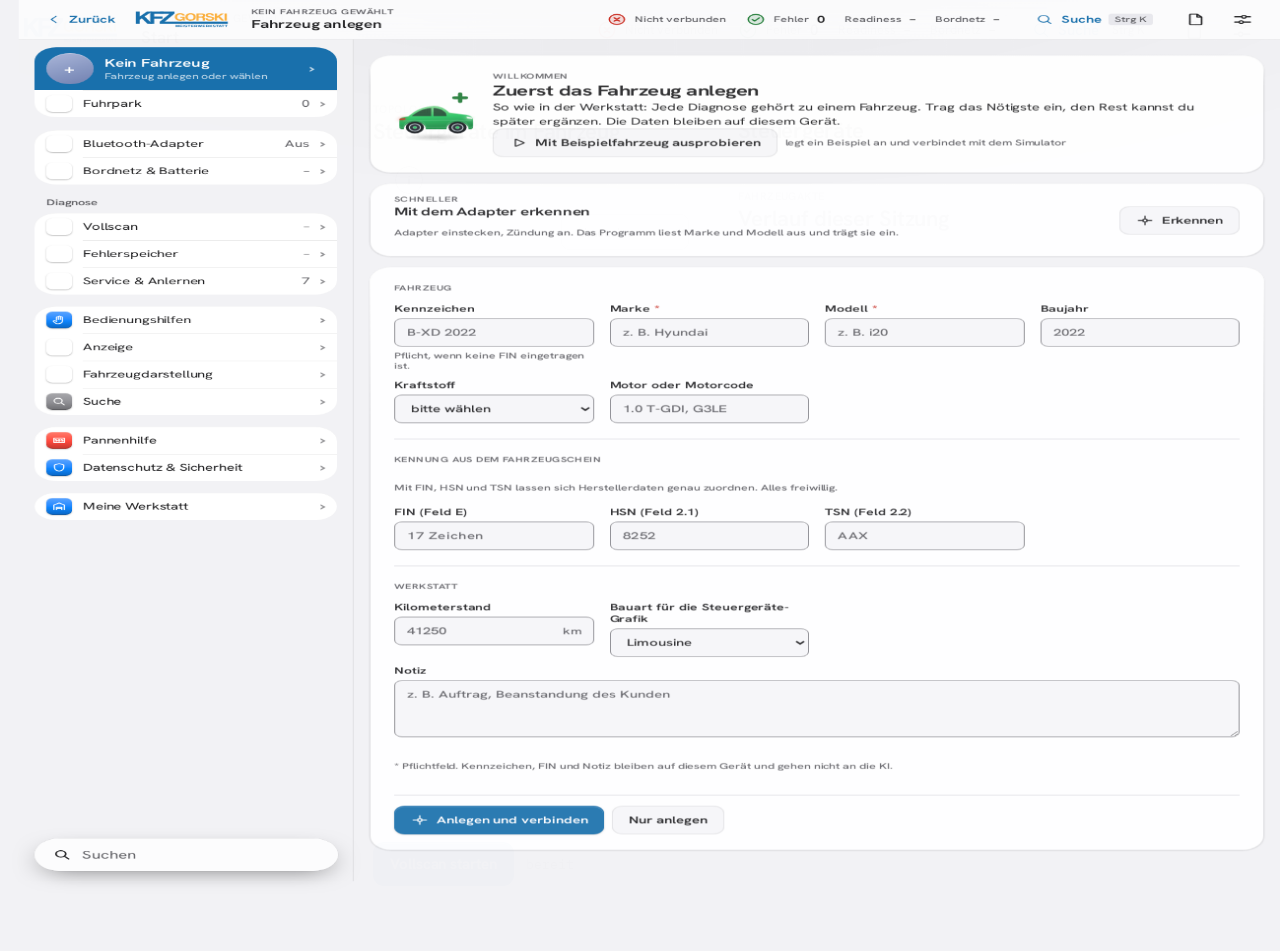
==== commit d0312d31: "Audit-Punkte behoben: CSP, eigener Zwischenspeicher, OFL-Texte, Lese-Sperre Co-Authored-By: Claude O" ====
--- a/kunde/index.html
+++ b/kunde/index.html
@@ -2,6 +2,7 @@
 <html lang="de" data-edition="kunde" data-accent="signal" data-theme="dunkel" data-touch="comfort">
 <head>
 <meta name="candor-quelle" content="vorschau">
+<meta http-equiv="Content-Security-Policy" content="default-src 'self'; script-src 'self' 'wasm-unsafe-eval'; img-src 'self' blob: data:; connect-src 'self'; base-uri 'none'; form-action 'none'">
 <link rel="manifest" href="manifest.webmanifest">
 <meta name="theme-color" content="#0a0a0b">
 <meta name="apple-mobile-web-app-capable" content="yes">
@@ -282,7 +283,7 @@
           <input type="file" id="cx-camera" accept="image/*" capture="environment" hidden>
         </form>
         <div class="cx-vorschlaege" id="cx-vorschlaege" hidden></div>
-        <p class="cx-hinweis">Die KI kann sich irren und führt nichts selbst aus.</p>
+        <p class="cx-hinweis">KI-Assistent (Claude). Die KI kann sich irren und führt nichts selbst aus. Kennzeichen und FIN werden vor dem Senden entfernt; bitte keine Namen, Fotos vom Fahrzeugschein oder Rechnungen anhängen.</p>
         </div>
       </section>
 
@@ -317,8 +318,6 @@
 
 <script src="vendor/uPlot.iife.min.js"></script>
 <script type="module" src="app.js"></script>
-<script>
-if ("serviceWorker" in navigator) addEventListener("load", () => navigator.serviceWorker.register("sw.js").catch(() => {}));
-</script>
+<script src="sw-anmelden.js"></script>
 </body>
 </html>
--- a/kunde/feinschliff.css
+++ b/kunde/feinschliff.css
@@ -317,3 +317,11 @@
 [data-theme="dunkel"] .mandant-logo { filter: brightness(0) invert(1); }
 [data-edition="kunde"] .wordmark, [data-edition="kunde"] .brand-mark { display: none; }
 [data-edition="kunde"] .li-zahl, [data-edition="kunde"] .tb-badge { background: var(--mandant-2, var(--accent)); color: #1a1205; }
+
+/* Glas-Icons (Bildsatz vom 29.10.2026): eigene Bilder ohne Kachel, Linienzeichen bekommen denselben Glanz. */
+.li-ic { background: linear-gradient(180deg, color-mix(in oklab, var(--c) 78%, #fff) 0%, var(--c) 55%, color-mix(in oklab, var(--c) 82%, #000) 100%);
+  box-shadow: inset 0 1px 0 rgba(255,255,255,.35), inset 0 -1px 0 rgba(0,0,0,.18), 0 1px 2px rgba(0,0,0,.25); }
+.li-ic.li-bild { background: none; box-shadow: 0 1px 2px rgba(0,0,0,.28); overflow: hidden; }
+.li-ic.li-bild img { display: block; width: 100%; height: 100%; }
+.li-avatar.li-avatar-bild { background: none; overflow: hidden; box-shadow: 0 2px 8px rgba(0,0,0,.3); }
+.li-avatar.li-avatar-bild img { width: 100%; height: 100%; object-fit: cover; transform: scale(1.18); }
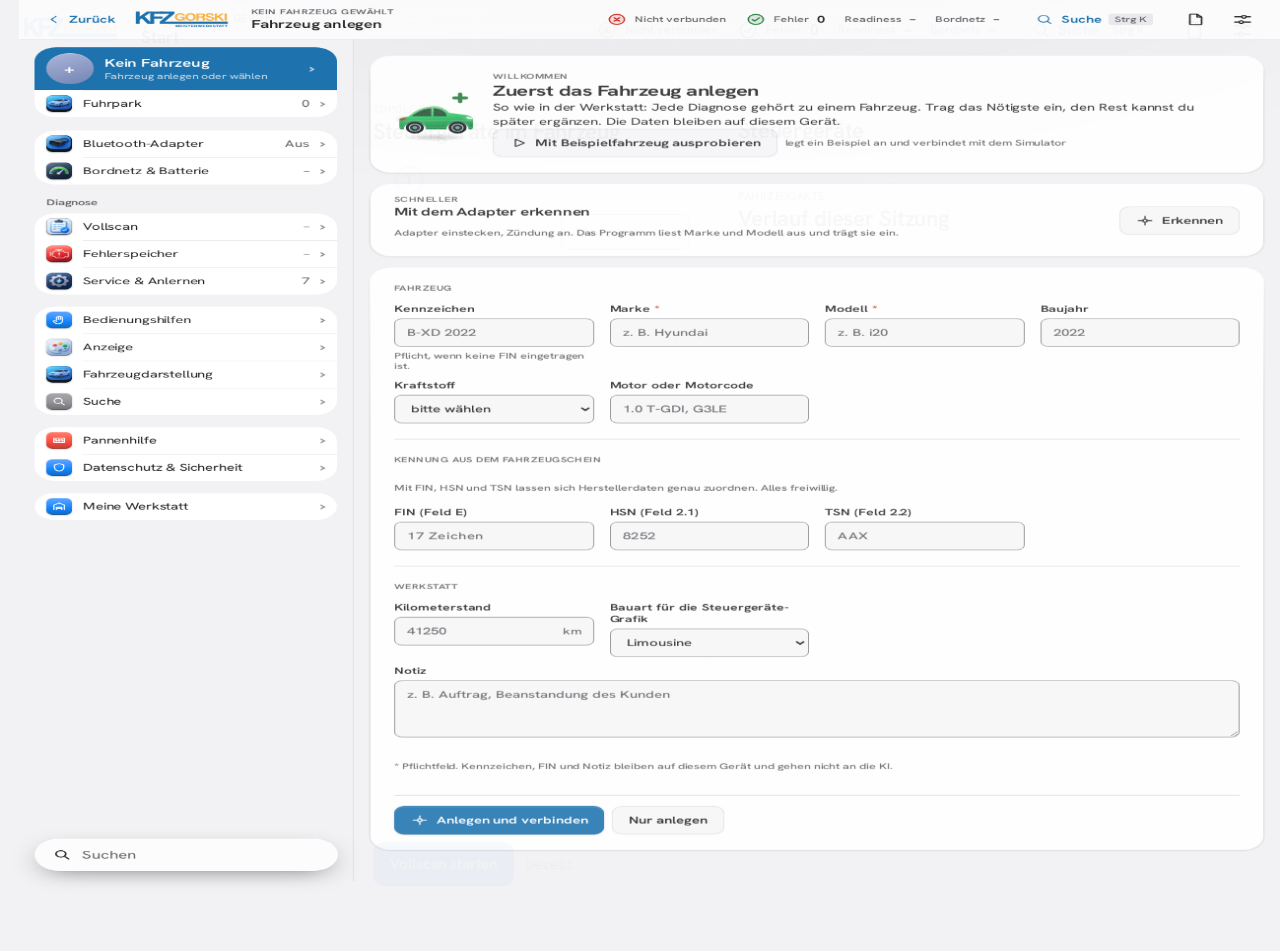
==== commit 607d0626: "Unterseiten im Apple-Stil Co-Authored-By: Claude Opus 5.5 <noreply@anthropic.com> Claude-Session: ht" ====
--- a/kunde/index.html
+++ b/kunde/index.html
@@ -236,6 +236,11 @@
         </section>
       </section>
 
+      <!-- Unterseiten im Apple-Stil (seiten.js) -->
+      <section class="view view-seite" id="view-seite" aria-labelledby="page-title" hidden>
+        <div class="li-seite" id="seite"></div>
+      </section>
+
       <!-- Bordnetz & Batterie (bordnetz.js) -->
       <section class="view view-bordnetz" id="view-bordnetz" aria-labelledby="page-title" hidden>
         <div class="li-seite" id="bordnetz"></div>
--- a/kunde/feinschliff.css
+++ b/kunde/feinschliff.css
@@ -325,3 +325,68 @@
 .li-ic.li-bild img { display: block; width: 100%; height: 100%; }
 .li-avatar.li-avatar-bild { background: none; overflow: hidden; box-shadow: 0 2px 8px rgba(0,0,0,.3); }
 .li-avatar.li-avatar-bild img { width: 100%; height: 100%; object-fit: cover; transform: scale(1.18); }
+
+/* ---------- Unterseiten im Apple-Stil (seiten.js) ---------- */
+.sk-block { margin-top: 26px; }
+.li-seite > :first-child { margin-top: 0; }
+.sk-kopf { padding: 20px 20px 18px; display: grid; gap: 8px; }
+.sk-ic { display: grid; place-items: center; width: 64px; height: 64px; border-radius: 15px; color: #fff; background: var(--c, var(--accent)); box-shadow: inset 0 1px 0 rgba(255,255,255,.3), 0 2px 6px rgba(0,0,0,.3); }
+.sk-ic.li-bild { background: none; box-shadow: 0 2px 6px rgba(0,0,0,.3); overflow: hidden; }
+.sk-ic img { width: 64px; height: 64px; display: block; }
+.sk-ic .ic { width: 36px; height: 36px; stroke: currentColor; stroke-width: 1.8; fill: none; }
+.sk-titel { margin: 6px 0 0; font: 700 26px/31px var(--font-display); letter-spacing: -.01em; }
+.sk-text { margin: 0; font: 400 17px/23px var(--font-text); color: var(--text-muted); }
+.sk-mehr { color: var(--accent); text-decoration: none; }
+.sk-schalter { margin: 4px -20px -18px; border-top: .5px solid var(--hairline); }
+.sk-schalter .li-row { padding: 0 20px 0 36px; }
+.sk-row { width: 100%; border: 0; background: none; text-align: left; font: inherit; grid-template-columns: minmax(0, 1fr) auto auto; }
+.sk-row:has(.li-ic, .sk-mark) { grid-template-columns: 30px minmax(0, 1fr) auto auto; }
+.sk-row .li-t { display: grid; gap: 1px; white-space: normal; }
+.sk-row .li-unter { font-size: 15px; }
+.sk-row.fest .li-sw { opacity: .55; }
+.sk-mark { display: grid; place-items: center; }
+.sk-haken { color: var(--accent); font: 600 20px/1 var(--font-text); }
+.sk-aktion .li-t { color: var(--accent); }
+.sk-aktion.t-rot .li-t { color: var(--crit); }
+.li-row.sk-row:not(button):not(label) { cursor: default; }
+.li-row.sk-row:not(button):not(label):hover { background: none; }
+.sk-spinner { display: inline-block; width: 13px; height: 13px; margin-left: 8px; border-radius: 50%; border: 2px solid color-mix(in oklab, var(--text-muted) 40%, transparent); border-top-color: var(--text-muted); animation: sk-dreh 1s linear infinite; vertical-align: -1px; }
+@keyframes sk-dreh { to { transform: rotate(360deg); } }
+.sk-profil { display: grid; justify-items: center; gap: 4px; margin: 10px 0 24px; text-align: center; }
+.sk-profil.links { justify-items: start; text-align: left; }
+.sk-avatar { width: 96px; height: 96px; border-radius: 50%; overflow: hidden; box-shadow: 0 4px 14px rgba(0,0,0,.35); }
+.sk-avatar img { width: 100%; height: 100%; object-fit: cover; transform: scale(1.18); }
+.sk-name { margin: 8px 0 0; font: 700 28px/33px var(--font-display); }
+.sk-name.gross { font-size: 34px; line-height: 40px; }
+.sk-fin { margin: 0; color: var(--text-muted); font-size: 17px; }
+.sk-plate { margin-top: 6px; }
+.sk-zahlen { display: grid; grid-template-columns: 1fr 1fr; padding: 16px 20px; gap: 12px; }
+.sk-zl { display: block; color: var(--text-muted); font-size: 15px; }
+.sk-zw { display: block; font: 600 30px/36px var(--font-display); }
+.sk-speicher { padding: 16px 20px; display: grid; gap: 10px; }
+.sk-sp-kopf { display: flex; justify-content: space-between; font-size: 17px; }
+.sk-sp-balken { display: flex; height: 22px; border-radius: 6px; overflow: hidden; background: color-mix(in oklab, var(--text) 10%, transparent); gap: 1px; }
+.sk-sp-balken i { display: block; min-width: 2px; }
+.sk-sp-legende { display: flex; flex-wrap: wrap; gap: 4px 14px; font-size: 13px; color: var(--text-muted); }
+.sk-sp-legende i { display: inline-block; width: 8px; height: 8px; border-radius: 50%; margin-right: 5px; }
+.sk-raster { display: grid; grid-template-columns: 1fr 1fr; gap: 12px; padding: 14px; }
+.sk-kachel { display: flex; align-items: center; gap: 10px; padding: 14px; border-radius: 16px; border: .5px solid var(--hairline); background: color-mix(in oklab, var(--text) 4%, transparent); text-align: left; cursor: pointer; color: var(--text); font: inherit; }
+.sk-kachel .li-ic { width: 34px; height: 34px; border-radius: 8px; flex: none; }
+.sk-kt { display: block; font: 600 17px/21px var(--font-text); }
+.sk-ku { display: block; color: var(--text-muted); font-size: 15px; }
+.sk-erscheinung { padding-top: 18px; }
+.sk-karten { display: grid; grid-template-columns: 1fr 1fr; justify-items: center; padding: 0 20px 14px; border-bottom: .5px solid var(--hairline); }
+.sk-erschein { display: grid; justify-items: center; gap: 8px; border: 0; background: none; color: var(--text); font: 400 17px/1 var(--font-text); cursor: pointer; }
+.sk-vorschau { position: relative; display: grid; align-content: start; gap: 4px; width: 62px; height: 128px; padding: 14px 6px; border-radius: 12px; box-shadow: 0 0 0 .5px var(--hairline); }
+.sk-vorschau.hell { background: linear-gradient(160deg, #dff3f1, #6cc0d6 60%, #2f6fd6); }
+.sk-vorschau.dunkel { background: linear-gradient(160deg, #1b3a7a, #0d7f8c 60%, #0a2f86); }
+.sk-vorschau b { font: 600 12px/1 var(--font-text); color: #fff; text-align: center; }
+.sk-vorschau i { display: block; height: 12px; border-radius: 4px; background: rgba(255,255,255,.35); }
+.sk-radio { display: grid; place-items: center; width: 24px; height: 24px; border-radius: 50%; box-shadow: inset 0 0 0 1.5px var(--line-strong); font: 700 13px/1 var(--font-text); color: #fff; }
+.sk-erschein.an .sk-radio { background: var(--accent); box-shadow: none; }
+/* Wirkung der Schalter */
+[data-fett="an"] body, [data-fett="an"] .li-t, [data-fett="an"] .p, [data-fett="an"] .sm { font-weight: 600; }
+[data-bewegung="reduziert"] *, [data-bewegung="reduziert"] *::before, [data-bewegung="reduziert"] *::after { animation-duration: 1ms !important; animation-iteration-count: 1 !important; transition-duration: 1ms !important; }
+[data-bewegung="reduziert"] .lk::after { display: none; }
+.li-row.sk-row:has(.li-sw) { grid-template-columns: minmax(0, 1fr) auto; }
+.li-row.sk-row:has(.li-sw):has(.li-ic, .sk-mark) { grid-template-columns: 30px minmax(0, 1fr) auto; }
